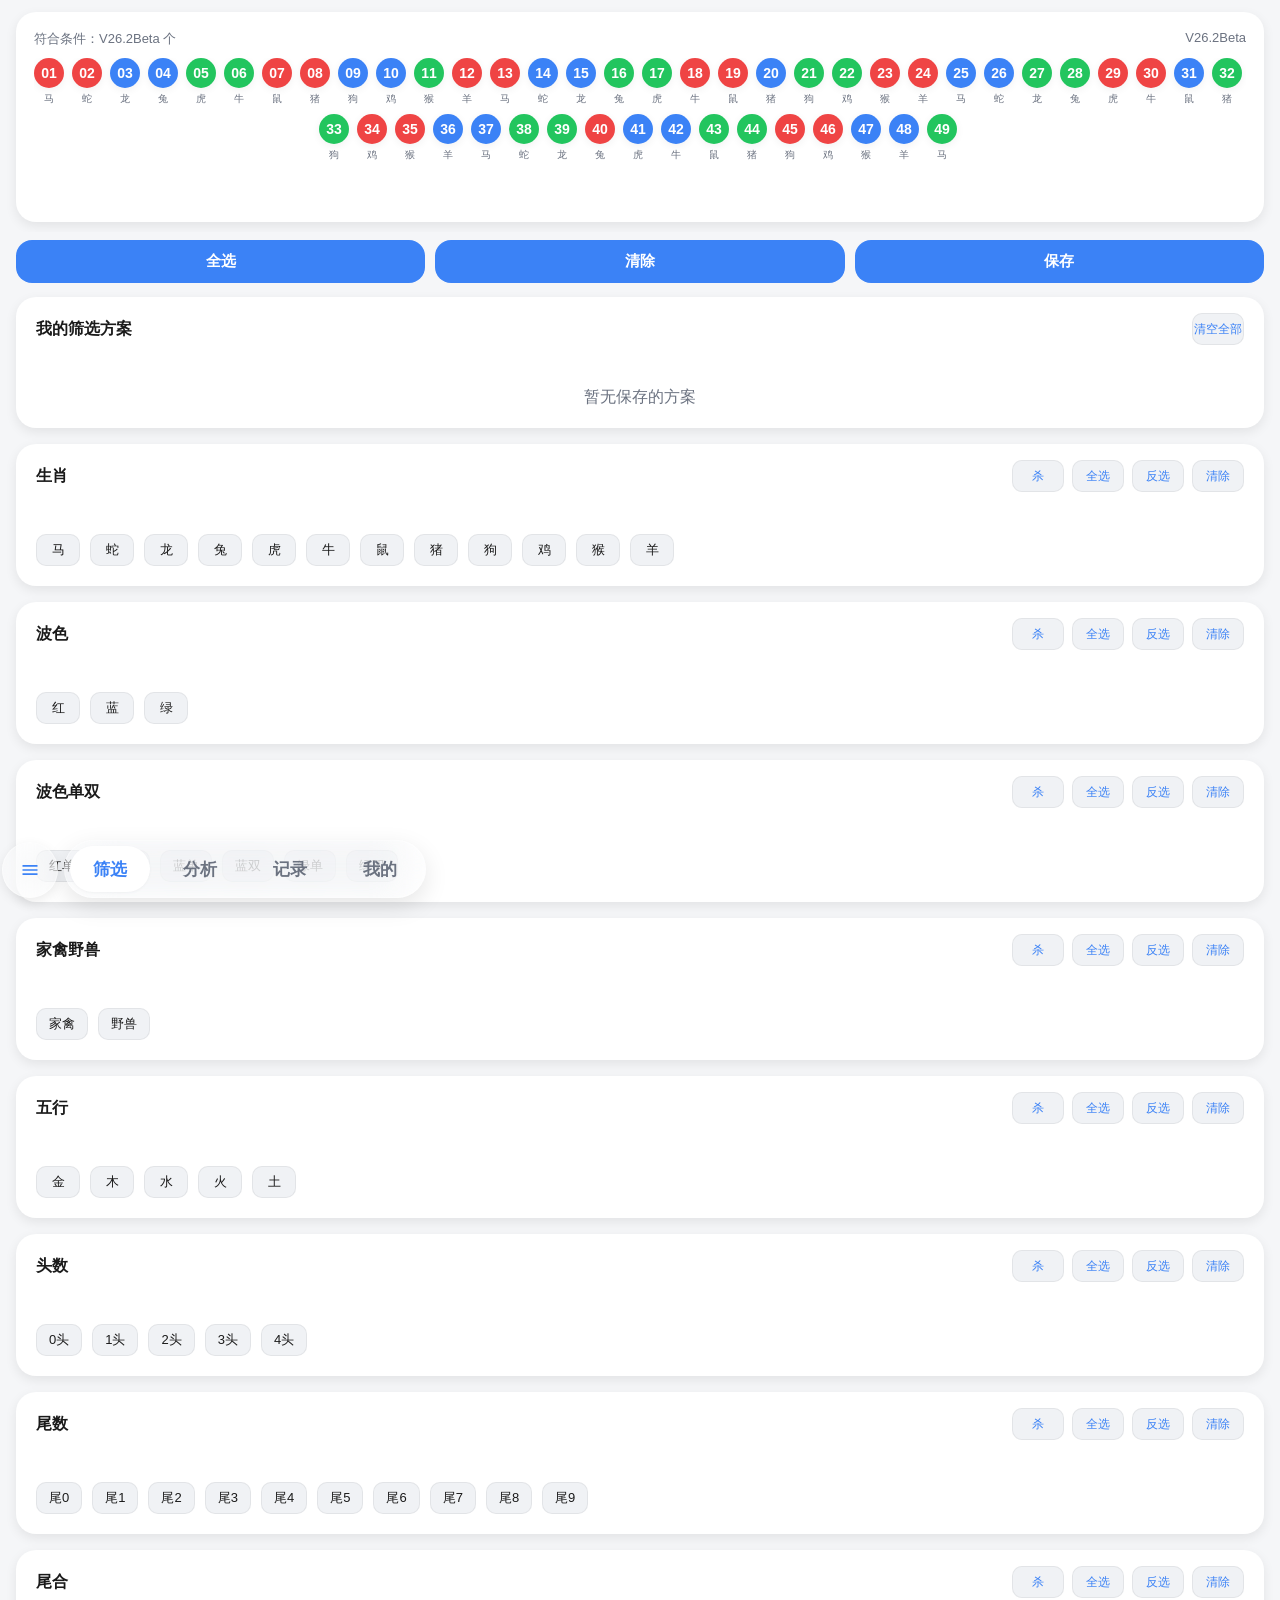
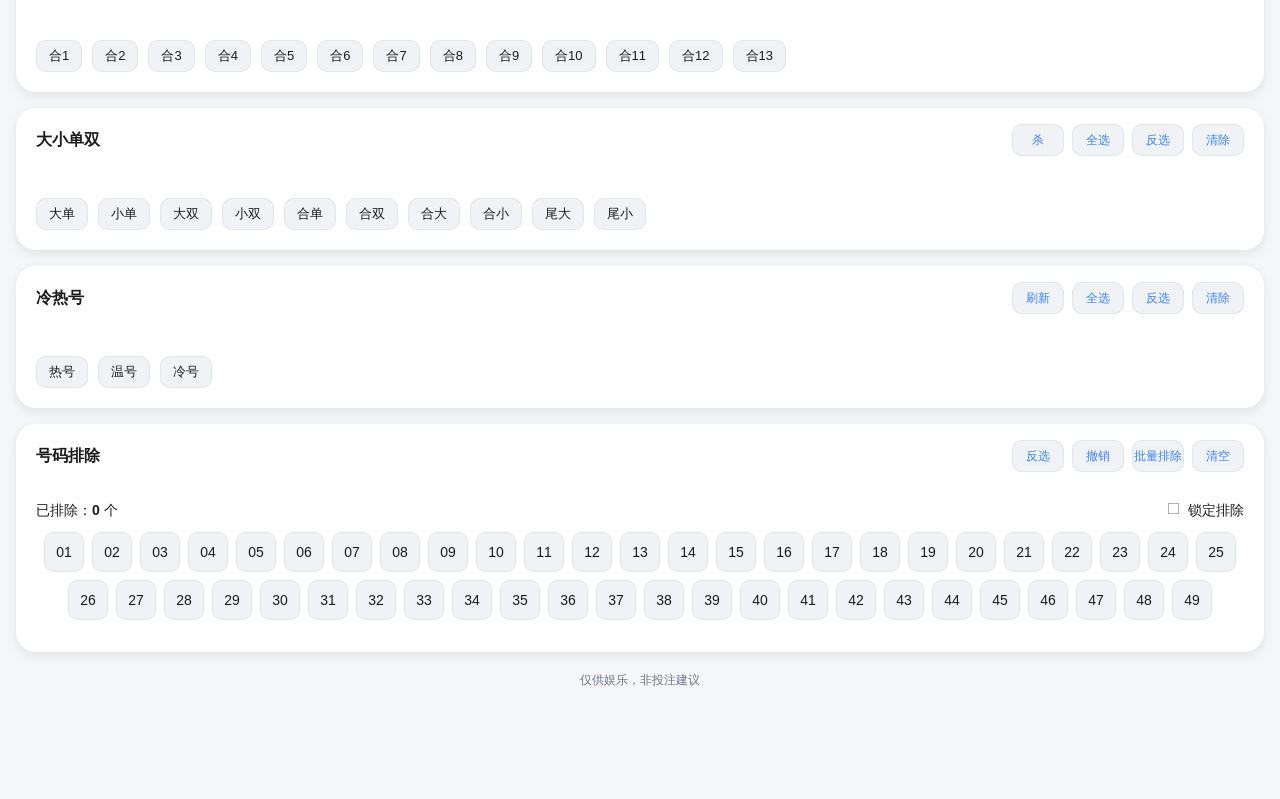
==== index.html @ c6b760f0 "feat: 全面优化项目体验 - 宪法合规修复：移除 :hover 效果，切断业务层对视图层的调用 - 记录页优化：新增精选生肖卡片，统一核对徽章样式 - 小屏响应式：底部导航/高追生肖卡片/详情面板" ====
<!-- 
  GoingMax V26.1Beta
  代码结构说明（13层架构）：
  1. 配置层：config.js - 配置常量模块
  2. 工具层：utils.js - 工具函数模块（节流、防抖、深拷贝等）
  3. 状态层：state.js - 状态管理模块
  4. 存储层：storage.js - 本地存储模块
  5. DOM层：dom.js - DOM元素缓存模块
  6. 通用组件层：toast.js, input-modal.js - 提示消息、输入框模态框
  7. 通用渲染层：render.js - 视图渲染模块
  8. 数据查询层：data-query.js - 数据查询与属性映射
  9. 筛选逻辑层：filter.js - 筛选逻辑模块
  10. 业务逻辑层：business.js - 业务逻辑模块
  11. 视图层：views/view-*.js - 页面视图
  12. 事件层：event.js - 事件绑定模块
  13. 入口层：app.js - 应用初始化
--><!DOCTYPE html>
<html lang="zh-CN">
<head>
<meta charset="UTF-8">
<meta name="viewport" content="width=device-width, initial-scale=1.0, user-scalable=no, viewport-fit=cover">
<meta name="apple-mobile-web-app-capable" content="yes">
<meta name="apple-mobile-web-app-status-bar-style" content="default">
<meta name="theme-color" content="#007AFF">
<title>GoingMax <V26 class="2"></V26></title>
<link rel="stylesheet" href="style.css">
</head>
<body>
<!-- 加载遮罩 -->
<div class="loading-mask" id="loadingMask">
  <div class="loading-spinner"></div>
  <div class="loading-text">正在加载...</div>
</div>

<!-- 固定顶部展示区 -->
<div class="top-box" id="topBox" role="region" aria-label="筛选结果展示">
    <div class="top-card">
      <div class="top-title">
        <span>符合条件：<span id="resultCount" aria-live="polite">0</span> 个</span>
        <span>V26.2Beta</span>
      </div>
    <div id="resultNums" class="top-nums" role="list"></div>
  </div>
</div>

<!-- 主体内容区 -->
<div class="body-box">
  <div class="page active" id="filterPage">
    <!-- 顶部操作栏 -->
    <div class="btn-bar" role="group" aria-label="全局操作">
      <button class="btn-line" data-action="selectAllFilters" aria-label="全选">全选</button>
      <button class="btn-line" data-action="clearAllFilters" aria-label="清除">清除</button>
      <button class="btn-line" data-action="saveFilterPrompt" aria-label="保存">保存</button>
    </div>

    <!-- 我的筛选方案 -->
    <div class="card" id="mod-saved">
      <div class="card-header">
        <h2>我的筛选方案</h2>
        <button class="btn-mini red" data-action="clearAllSavedFilters" aria-label="清空所有保存的方案">清空全部</button>
      </div>
      <div class="card-body">
        <div id="filterList" class="filter-save-list" role="list"></div>
      </div>
    </div>

    <!-- 生肖筛选模块 -->
    <div class="card" id="mod-zodiac">
      <div class="card-header">
        <h2>生肖</h2>
        <div class="btn-group" role="group" aria-label="生肖操作">
          <button class="btn-mini" data-action="killGroup" data-group="zodiac">杀</button>
          <button class="btn-mini" data-action="selectGroup" data-group="zodiac">全选</button>
          <button class="btn-mini" data-action="invertGroup" data-group="zodiac">反选</button>
          <button class="btn-mini red" data-action="clearGroup" data-group="zodiac">清除</button>
        </div>
      </div>
      <div class="card-body">
        <div class="tags" data-group="zodiac" id="zodiacTags" role="group" aria-label="生肖选项"></div>
      </div>
    </div>

    <!-- 波色筛选模块 -->
    <div class="card" id="mod-color">
      <div class="card-header">
        <h2>波色</h2>
        <div class="btn-group" role="group" aria-label="波色操作">
          <button class="btn-mini" data-action="killGroup" data-group="color">杀</button>
          <button class="btn-mini" data-action="selectGroup" data-group="color">全选</button>
          <button class="btn-mini" data-action="invertGroup" data-group="color">反选</button>
          <button class="btn-mini red" data-action="clearGroup" data-group="color">清除</button>
        </div>
      </div>
      <div class="card-body">
        <div class="tags" data-group="color" role="group" aria-label="波色选项">
          <div class="tag" data-value="红" data-group="color">红</div>
          <div class="tag" data-value="蓝" data-group="color">蓝</div>
          <div class="tag" data-value="绿" data-group="color">绿</div>
        </div>
      </div>
    </div>

    <!-- 波色单双筛选模块 -->
    <div class="card" id="mod-colorsx">
      <div class="card-header">
        <h2>波色单双</h2>
        <div class="btn-group" role="group" aria-label="波色单双操作">
          <button class="btn-mini" data-action="killGroup" data-group="colorsx">杀</button>
          <button class="btn-mini" data-action="selectGroup" data-group="colorsx">全选</button>
          <button class="btn-mini" data-action="invertGroup" data-group="colorsx">反选</button>
          <button class="btn-mini red" data-action="clearGroup" data-group="colorsx">清除</button>
        </div>
      </div>
      <div class="card-body">
        <div class="tags" data-group="colorsx" role="group" aria-label="波色单双选项">
          <div class="tag" data-value="红单" data-group="colorsx">红单</div>
          <div class="tag" data-value="红双" data-group="colorsx">红双</div>
          <div class="tag" data-value="蓝单" data-group="colorsx">蓝单</div>
          <div class="tag" data-value="蓝双" data-group="colorsx">蓝双</div>
          <div class="tag" data-value="绿单" data-group="colorsx">绿单</div>
          <div class="tag" data-value="绿双" data-group="colorsx">绿双</div>
        </div>
      </div>
    </div>

    <!-- 家禽野兽筛选模块 -->
    <div class="card" id="mod-type">
      <div class="card-header">
        <h2>家禽野兽</h2>
        <div class="btn-group" role="group" aria-label="家禽野兽操作">
          <button class="btn-mini" data-action="killGroup" data-group="type">杀</button>
          <button class="btn-mini" data-action="selectGroup" data-group="type">全选</button>
          <button class="btn-mini" data-action="invertGroup" data-group="type">反选</button>
          <button class="btn-mini red" data-action="clearGroup" data-group="type">清除</button>
        </div>
      </div>
      <div class="card-body">
        <div class="tags" data-group="type" role="group" aria-label="家禽野兽选项">
          <div class="tag" data-value="家禽" data-group="type">家禽</div>
          <div class="tag" data-value="野兽" data-group="type">野兽</div>
        </div>
      </div>
    </div>

    <!-- 五行筛选模块 -->
    <div class="card" id="mod-element">
      <div class="card-header">
        <h2>五行</h2>
        <div class="btn-group" role="group" aria-label="五行操作">
          <button class="btn-mini" data-action="killGroup" data-group="element">杀</button>
          <button class="btn-mini" data-action="selectGroup" data-group="element">全选</button>
          <button class="btn-mini" data-action="invertGroup" data-group="element">反选</button>
          <button class="btn-mini red" data-action="clearGroup" data-group="element">清除</button>
        </div>
      </div>
      <div class="card-body">
        <div class="tags" data-group="element" role="group" aria-label="五行选项">
          <div class="tag" data-value="金" data-group="element">金</div>
          <div class="tag" data-value="木" data-group="element">木</div>
          <div class="tag" data-value="水" data-group="element">水</div>
          <div class="tag" data-value="火" data-group="element">火</div>
          <div class="tag" data-value="土" data-group="element">土</div>
        </div>
      </div>
    </div>

    <!-- 头数筛选模块 -->
    <div class="card" id="mod-head">
      <div class="card-header">
        <h2>头数</h2>
        <div class="btn-group" role="group" aria-label="头数操作">
          <button class="btn-mini" data-action="killGroup" data-group="head">杀</button>
          <button class="btn-mini" data-action="selectGroup" data-group="head">全选</button>
          <button class="btn-mini" data-action="invertGroup" data-group="head">反选</button>
          <button class="btn-mini red" data-action="clearGroup" data-group="head">清除</button>
        </div>
      </div>
      <div class="card-body">
        <div class="tags" data-group="head" role="group" aria-label="头数选项">
          <div class="tag" data-value="0" data-group="head">0头</div>
          <div class="tag" data-value="1" data-group="head">1头</div>
          <div class="tag" data-value="2" data-group="head">2头</div>
          <div class="tag" data-value="3" data-group="head">3头</div>
          <div class="tag" data-value="4" data-group="head">4头</div>
        </div>
      </div>
    </div>

    <!-- 尾数筛选模块 -->
    <div class="card" id="mod-tail">
      <div class="card-header">
        <h2>尾数</h2>
        <div class="btn-group" role="group" aria-label="尾数操作">
          <button class="btn-mini" data-action="killGroup" data-group="tail">杀</button>
          <button class="btn-mini" data-action="selectGroup" data-group="tail">全选</button>
          <button class="btn-mini" data-action="invertGroup" data-group="tail">反选</button>
          <button class="btn-mini red" data-action="clearGroup" data-group="tail">清除</button>
        </div>
      </div>
      <div class="card-body">
        <div class="tags" data-group="tail" role="group" aria-label="尾数选项">
          <div class="tag" data-value="0" data-group="tail">尾0</div>
          <div class="tag" data-value="1" data-group="tail">尾1</div>
          <div class="tag" data-value="2" data-group="tail">尾2</div>
          <div class="tag" data-value="3" data-group="tail">尾3</div>
          <div class="tag" data-value="4" data-group="tail">尾4</div>
          <div class="tag" data-value="5" data-group="tail">尾5</div>
          <div class="tag" data-value="6" data-group="tail">尾6</div>
          <div class="tag" data-value="7" data-group="tail">尾7</div>
          <div class="tag" data-value="8" data-group="tail">尾8</div>
          <div class="tag" data-value="9" data-group="tail">尾9</div>
        </div>
      </div>
    </div>

    <!-- 尾合筛选模块 -->
    <div class="card" id="mod-sum">
      <div class="card-header">
        <h2>尾合</h2>
        <div class="btn-group" role="group" aria-label="尾合操作">
          <button class="btn-mini" data-action="killGroup" data-group="sum">杀</button>
          <button class="btn-mini" data-action="selectGroup" data-group="sum">全选</button>
          <button class="btn-mini" data-action="invertGroup" data-group="sum">反选</button>
          <button class="btn-mini red" data-action="clearGroup" data-group="sum">清除</button>
        </div>
      </div>
      <div class="card-body">
        <div class="tags" data-group="sum" role="group" aria-label="尾合选项">
          <div class="tag" data-value="1" data-group="sum">合1</div>
          <div class="tag" data-value="2" data-group="sum">合2</div>
          <div class="tag" data-value="3" data-group="sum">合3</div>
          <div class="tag" data-value="4" data-group="sum">合4</div>
          <div class="tag" data-value="5" data-group="sum">合5</div>
          <div class="tag" data-value="6" data-group="sum">合6</div>
          <div class="tag" data-value="7" data-group="sum">合7</div>
          <div class="tag" data-value="8" data-group="sum">合8</div>
          <div class="tag" data-value="9" data-group="sum">合9</div>
          <div class="tag" data-value="10" data-group="sum">合10</div>
          <div class="tag" data-value="11" data-group="sum">合11</div>
          <div class="tag" data-value="12" data-group="sum">合12</div>
          <div class="tag" data-value="13" data-group="sum">合13</div>
        </div>
      </div>
    </div>

    <!-- 大小单双筛选模块 -->
    <div class="card" id="mod-bs">
      <div class="card-header">
        <h2>大小单双</h2>
        <div class="btn-group" role="group" aria-label="大小单双操作">
          <button class="btn-mini" data-action="killGroupBs" data-group="bs">杀</button>
          <button class="btn-mini" data-action="selectGroup" data-group="bs">全选</button>
          <button class="btn-mini" data-action="invertGroup" data-group="bs">反选</button>
          <button class="btn-mini red" data-action="clearGroup" data-group="bs">清除</button>
        </div>
      </div>
      <div class="card-body">
        <div class="tags" role="group" aria-label="大小单双选项">
          <div class="tag" data-value="大单" data-group="bs">大单</div>
          <div class="tag" data-value="小单" data-group="bs">小单</div>
          <div class="tag" data-value="大双" data-group="bs">大双</div>
          <div class="tag" data-value="小双" data-group="bs">小双</div>
          <div class="tag" data-value="合单" data-group="sumOdd">合单</div>
          <div class="tag" data-value="合双" data-group="sumOdd">合双</div>
          <div class="tag" data-value="合大" data-group="sumBig">合大</div>
          <div class="tag" data-value="合小" data-group="sumBig">合小</div>
          <div class="tag" data-value="尾大" data-group="tailBig">尾大</div>
          <div class="tag" data-value="尾小" data-group="tailBig">尾小</div>
        </div>
      </div>
    </div>

    <!-- 冷热号筛选模块 -->
    <div class="card" id="mod-hot">
      <div class="card-header">
        <h2>冷热号</h2>
        <div class="btn-group" role="group" aria-label="冷热号操作">
          <button class="btn-mini" data-action="refreshHotCold">刷新</button>
          <button class="btn-mini" data-action="selectGroup" data-group="hot">全选</button>
          <button class="btn-mini" data-action="invertGroup" data-group="hot">反选</button>
          <button class="btn-mini red" data-action="clearGroup" data-group="hot">清除</button>
        </div>
      </div>
      <div class="card-body">
        <div class="tags" data-group="hot" role="group" aria-label="冷热号选项">
          <div class="tag" data-value="热号" data-group="hot">热号</div>
          <div class="tag" data-value="温号" data-group="hot">温号</div>
          <div class="tag" data-value="冷号" data-group="hot">冷号</div>
        </div>
      </div>
    </div>

    <!-- 号码排除模块 -->
    <div class="card" id="mod-exclude">
      <div class="card-header">
        <h2>号码排除</h2>
        <div class="btn-group" role="group" aria-label="号码排除操作">
          <button class="btn-mini" data-action="invertExclude">反选</button>
          <button class="btn-mini" data-action="undoExclude">撤销</button>
          <button class="btn-mini" data-action="batchExcludePrompt">批量排除</button>
          <button class="btn-mini red" data-action="clearExclude">清空</button>
        </div>
      </div>
      <div class="card-body">
        <div class="exclude-header">
          <div>已排除：<b id="excludeCount" aria-live="polite">0</b> 个</div>
          <label><input type="checkbox" id="lockExclude" data-action="toggleExcludeLock"> 锁定排除</label>
        </div>
        <div id="excludeGrid" class="exclude-grid" role="group" aria-label="号码排除选项"></div>
      </div>
    </div>

    <div class="disclaimer">仅供娱乐，非投注建议</div>
  </div>

  <!-- 记录页面 -->
  <div class="page" id="randomPage" style="display:none">
    <!-- 标签切换栏 -->
    <div class="record-tab-bar">
      <button class="record-tab active" data-action="switchRecordTab" data-tab="history">历史记录</button>
      <button class="record-tab" data-action="switchRecordTab" data-tab="favorites">我的收藏</button>
    </div>
    <!-- 记录统计卡片 -->
    <div class="record-stats-card">
      <div class="record-stat-item">
        <div class="record-stat-num" id="recordCount">0</div>
        <div class="record-stat-label">总记录数</div>
      </div>
      <div class="record-stat-divider"></div>
      <div class="record-stat-item">
        <div class="record-stat-num" id="recordPeriod">--</div>
        <div class="record-stat-label">最近期数</div>
      </div>
    </div>
    
    <!-- 记录列表容器 -->
    <div class="record-list-container" id="recordList">
      <div class="empty-tip">暂无历史记录</div>
    </div>
    <div id="loadMoreRecordBtn" class="load-more" style="display:none;" data-action="loadMoreRecords">
      <button>加载更多</button>
    </div>
    
    <!-- 收藏模块 -->
    <div id="favoriteSection" class="record-section-wrapper">
      <div id="favoriteList" class="record-list-container"></div>
    </div>
  </div>

  <!-- 历史详情页面 -->
  <div class="page" id="historyDetailPage" style="display:none">
    <div class="history-detail-header">
      <button class="btn-mini" data-action="backFromHistoryDetail">返回</button>
      <span class="history-detail-title" id="historyDetailTitle">历史记录</span>
    </div>
    <div class="record-list-container" id="historyDetailList">
      <div class="empty-tip">暂无历史记录</div>
    </div>
  </div>

  <!-- 我的页面 -->
  <div class="page" id="profilePage" style="display:none"></div>

  <!-- 分析页面 -->
  <div class="page" id="analysisPage" style="display:none">
    <!-- 最新开奖 + 倒计时模块 -->
    <div class="analysis-card">
      <div style="text-align:center; margin-bottom:12px;">
        <div style="font-size:15px; color:var(--sub-text);">第 <span id="curExpect">--</span> 期开奖结果</div>
        <div class="countdown-small">
          距离下期开奖还有 <span class="num" id="countdown">00:00:00</span>
        </div>
      </div>
      <div class="ball-group" id="latestBalls"></div>
    </div>

    <!-- 标签栏 -->
    <div class="analysis-tab-bar">
      <button class="analysis-tab-btn active" id="tabHistory" data-analysis-tab="history">历史记录</button>
      <button class="analysis-tab-btn" id="tabAnalysis" data-analysis-tab="analysis">维度分析</button>
      <button class="analysis-tab-btn" id="tabZodiac" data-analysis-tab="zodiac">生肖关联</button>
    </div>

    <!-- 1. 历史记录模块 -->
      <!-- 1. 历史记录模块 -->
      <div class="analysis-tab-panel active" id="historyPanel">
        <div class="analysis-card">
          <div class="analysis-card-title-row">
            <div class="analysis-card-title">历史记录</div>
            <button class="analysis-refresh-btn" data-action="refreshHistory">刷新历史</button>
          </div>
          <div id="historyList">加载中...</div>
          <div id="loadMore" class="load-more" style="display:none;">点击加载更多</div>
        </div>
      </div>

      <!-- 2. 维度分析模块 -->
      <div class="analysis-tab-panel" id="analysisPanelContent">
        <div class="analysis-card">
          <div class="analysis-card-title">特码维度统计</div>
          <div class="analysis-filter-bar">
            <select id="analyzeSelect" class="analysis-filter-select">
              <option value="10" selected>最近10期</option>
              <option value="20">最近20期</option>
              <option value="30">最近30期</option>
              <option value="all">全年数据</option>
            </select>
            <input type="number" id="customNum" class="analysis-filter-input" placeholder="自定义期数">
            <button class="analysis-filter-btn" data-action="syncAnalyze">确认</button>
          </div>

          <div class="empty-tip" id="emptyTip">暂无数据可分析</div>
          <div id="hotWrap" style="display:none;">
            <div class="hot-wrap-title">热门结论</div>
            <div class="hot-grid">
              <div class="hot-card"><div class="label">核心形态</div><div class="value" id="hotShape">--</div></div>
              <div class="hot-card"><div class="label">热门生肖</div><div class="value" id="hotZodiac">--</div></div>
              <div class="hot-card"><div class="label">最热头/尾数</div><div class="value" id="hotHeadTail">--</div></div>
              <div class="hot-card"><div class="label">波色/五行</div><div class="value" id="hotColorWx">--</div></div>
              <div class="hot-card full"><div class="label">遗漏总结</div><div class="value" id="hotMiss">--</div></div>
            </div>
          </div>

          <div class="analysis-sub-title">
            <span data-toggle-target="zodiacDetail" style="display:inline-block;">生肖统计 <span class="hot-tag">热门TOP</span></span>
            <button class="toggle-btn" data-action="toggleDetail" data-target="zodiacDetail">展开详情</button>
          </div>
          <div class="analysis-item-full" data-toggle-target="zodiacDetail" style="text-align:left;line-height:1.6;display:block;">
            热门生肖 → <span id="hotZodiac2" style="color:var(--danger);font-weight:700;">--</span>
          </div>
          <div class="detail-box" id="zodiacDetail">
            <div id="zodiacRank" class="rank-box"></div>
          </div>

          <div class="analysis-sub-title">
            <span data-toggle-target="detail1" style="display:inline-block;">单双 & 大小 <span class="hot-tag">热门</span></span>
            <button class="toggle-btn" data-action="toggleDetail" data-target="detail1">展开详情</button>
          </div>
          <div class="analysis-item-full" data-toggle-target="detail1" style="">热门 → <span id="hotShape2" style="font-weight:700; color:var(--danger);">--</span></div>
          <div class="detail-box" id="detail1">
            <div class="analysis-grid">
              <div class="analysis-item" data-action="showStatDetail" data-stat-type="odd" style=""><div class="label">单数</div><div class="value" id="odd">--</div></div>
              <div class="analysis-item" data-action="showStatDetail" data-stat-type="even" style=""><div class="label">双数</div><div class="value" id="even">--</div></div>
              <div class="analysis-item" data-action="showStatDetail" data-stat-type="big" style=""><div class="label">大(≥25)</div><div class="value" id="big">--</div></div>
              <div class="analysis-item" data-action="showStatDetail" data-stat-type="small" style=""><div class="label">小(&lt;25)</div><div class="value" id="small">--</div></div>
            </div>
            <div id="singleDoubleRank" class="rank-box"></div>
            <div id="bigSmallRank" class="rank-box"></div>
          </div>

          <div class="analysis-sub-title">
            <span data-toggle-target="detail2" style="display:inline-block;">区间统计 <span class="hot-tag">热门</span></span>
            <button class="toggle-btn" data-action="toggleDetail" data-target="detail2">展开详情</button>
          </div>
          <div class="analysis-item-full" data-toggle-target="detail2" style="">热门区间 → <span id="hotRange2" style="font-weight:700; color:var(--danger);">--</span></div>
          <div class="detail-box" id="detail2">
            <div class="analysis-row">
              <div class="analysis-item" data-action="showStatDetail" data-stat-type="range1" style=""><div class="label">1-9</div><div class="value" id="r1">--</div></div>
              <div class="analysis-item" data-action="showStatDetail" data-stat-type="range2" style=""><div class="label">10-19</div><div class="value" id="r2">--</div></div>
              <div class="analysis-item" data-action="showStatDetail" data-stat-type="range3" style=""><div class="label">20-29</div><div class="value" id="r3">--</div></div>
              <div class="analysis-item" data-action="showStatDetail" data-stat-type="range4" style=""><div class="label">30-39</div><div class="value" id="r4">--</div></div>
              <div class="analysis-item" data-action="showStatDetail" data-stat-type="range5" style=""><div class="label">40-49</div><div class="value" id="r5">--</div></div>
            </div>
            <div id="rangeRank" class="rank-box"></div>
          </div>

          <div class="analysis-sub-title">
            <span data-toggle-target="detail3" style="display:inline-block;">头数统计 <span class="hot-tag">热门</span></span>
            <button class="toggle-btn" data-action="toggleDetail" data-target="detail3">展开详情</button>
          </div>
          <div class="analysis-item-full" data-toggle-target="detail3" style="">热门头数 → <span id="hotHead2" style="font-weight:700; color:var(--danger);">--</span></div>
          <div class="detail-box" id="detail3">
            <div class="analysis-row">
              <div class="analysis-item" data-action="showStatDetail" data-stat-type="head0" style=""><div class="label">头0</div><div class="value" id="h0">--</div></div>
              <div class="analysis-item" data-action="showStatDetail" data-stat-type="head1" style=""><div class="label">头1</div><div class="value" id="h1">--</div></div>
              <div class="analysis-item" data-action="showStatDetail" data-stat-type="head2" style=""><div class="label">头2</div><div class="value" id="h2">--</div></div>
              <div class="analysis-item" data-action="showStatDetail" data-stat-type="head3" style=""><div class="label">头3</div><div class="value" id="h3">--</div></div>
              <div class="analysis-item" data-action="showStatDetail" data-stat-type="head4" style=""><div class="label">头4</div><div class="value" id="h4">--</div></div>
            </div>
            <div id="headRank" class="rank-box"></div>
          </div>

          <div class="analysis-sub-title">
            <span data-toggle-target="detail4" style="display:inline-block;">尾数统计 <span class="hot-tag">热门</span></span>
            <button class="toggle-btn" data-action="toggleDetail" data-target="detail4">展开详情</button>
          </div>
          <div class="analysis-item-full" data-toggle-target="detail4" style="">热门尾数 → <span id="hotTail2" style="font-weight:700; color:var(--danger);">--</span></div>
          <div class="detail-box" id="detail4">
            <div class="analysis-row" id="tailRow"></div>
            <div id="tailRank" class="rank-box"></div>
          </div>

          <div class="analysis-sub-title">
            <span data-toggle-target="detail5" style="display:inline-block;">波色统计 <span class="hot-tag">热门</span></span>
            <button class="toggle-btn" data-action="toggleDetail" data-target="detail5">展开详情</button>
          </div>
          <div class="analysis-item-full" data-toggle-target="detail5" style="">热门波色 → <span id="hotColor2" style="font-weight:700; color:var(--danger);">--</span></div>
          <div class="detail-box" id="detail5">
            <div class="analysis-row">
              <div class="analysis-item" data-action="showStatDetail" data-stat-type="red" style=""><div class="label">红波</div><div class="value" id="cRed">--</div></div>
              <div class="analysis-item" data-action="showStatDetail" data-stat-type="blue" style=""><div class="label">蓝波</div><div class="value" id="cBlue">--</div></div>
              <div class="analysis-item" data-action="showStatDetail" data-stat-type="green" style=""><div class="label">绿波</div><div class="value" id="cGreen">--</div></div>
            </div>
            <div id="colorRank" class="rank-box"></div>
          </div>

          <div class="analysis-sub-title">
            <span data-toggle-target="detail6" style="display:inline-block;">五行统计 <span class="hot-tag">热门</span></span>
            <button class="toggle-btn" data-action="toggleDetail" data-target="detail6">展开详情</button>
          </div>
          <div class="analysis-item-full" data-toggle-target="detail6" style="">热门五行 → <span id="hotWuxing2" style="font-weight:700; color:var(--danger);">--</span></div>
          <div class="detail-box" id="detail6">
            <div class="analysis-row">
              <div class="analysis-item" data-action="showStatDetail" data-stat-type="jin" style=""><div class="label">金</div><div class="value" id="wJin">--</div></div>
              <div class="analysis-item" data-action="showStatDetail" data-stat-type="mu" style=""><div class="label">木</div><div class="value" id="wMu">--</div></div>
              <div class="analysis-item" data-action="showStatDetail" data-stat-type="shui" style=""><div class="label">水</div><div class="value" id="wShui">--</div></div>
              <div class="analysis-item" data-action="showStatDetail" data-stat-type="huo" style=""><div class="label">火</div><div class="value" id="wHuo">--</div></div>
              <div class="analysis-item" data-action="showStatDetail" data-stat-type="tu" style=""><div class="label">土</div><div class="value" id="wTu">--</div></div>
            </div>
            <div id="wuxingRank" class="rank-box"></div>
          </div>

          <div class="analysis-sub-title">
            <span data-toggle-target="detail7" style="display:inline-block;">家禽/野兽 <span class="hot-tag">热门</span></span>
            <button class="toggle-btn" data-action="toggleDetail" data-target="detail7">展开详情</button>
          </div>
          <div class="analysis-item-full" data-toggle-target="detail7" style="">热门 → <span id="hotAnimal" style="font-weight:700; color:var(--danger);">--</span></div>
          <div class="detail-box" id="detail7">
            <div class="analysis-grid">
              <div class="analysis-item" data-action="showStatDetail" data-stat-type="home" style=""><div class="label">家禽</div><div class="value" id="aniHome">--</div></div>
              <div class="analysis-item" data-action="showStatDetail" data-stat-type="wild" style=""><div class="label">野兽</div><div class="value" id="aniWild">--</div></div>
            </div>
            <div id="animalRank" class="rank-box"></div>
          </div>

          <div class="analysis-sub-title">
            <span data-toggle-target="detail8" style="display:inline-block;">遗漏统计 <span class="hot-tag">公式版</span></span>
            <button class="toggle-btn" data-action="toggleDetail" data-target="detail8">展开详情</button>
          </div>
          <div class="analysis-item-full" data-toggle-target="detail8" style="">热号/温号/冷号 → <span id="hotColdTip" style="font-weight:700; color:var(--danger);">--</span></div>
          <div class="detail-box" id="detail8">
            <div class="analysis-grid">
              <div class="analysis-item"><div class="label">当前最大遗漏</div><div class="value" id="missCur">--</div></div>
              <div class="analysis-item"><div class="label">平均遗漏</div><div class="value" id="missAvg">--</div></div>
              <div class="analysis-item"><div class="label">历史最大遗漏</div><div class="value" id="missMax">--</div></div>
              <div class="analysis-item"><div class="label">热号数量</div><div class="value" id="missHot">--</div></div>
              <div class="analysis-item"><div class="label">温号数量</div><div class="value" id="missWarm">--</div></div>
              <div class="analysis-item"><div class="label">冷号数量</div><div class="value" id="missCold">--</div></div>
            </div>
          </div>

          <div class="analysis-sub-title">
            <span data-toggle-target="detail9" style="display:inline-block;">连出统计 <span class="hot-tag">公式版</span></span>
            <button class="toggle-btn" data-action="toggleDetail" data-target="detail9">展开详情</button>
          </div>
          <div class="analysis-item-full" data-toggle-target="detail9" style="">当前/最长连出 → <span id="streakTip" style="font-weight:700; color:var(--danger);">--</span></div>
          <div class="detail-box" id="detail9">
            <div class="analysis-grid">
              <div class="analysis-item" data-action="showStreakDetail" data-streak-type="current" style=""><div class="label">当前连出</div><div class="value" id="streakCur">--</div></div>
              <div class="analysis-item" data-action="showStreakDetail" data-streak-type="max" style=""><div class="label">最长连出</div><div class="value" id="streakMax">--</div></div>
            </div>
          </div>

          <div class="analysis-sub-title" style="color:var(--danger)">综合热门特码</div>
          <div class="analysis-item-full" style="display:flex;justify-content:space-between;align-items:center;">
            <span>特码热门TOP5 → <span id="hotNumber" style="color:var(--danger);font-weight:700;">--</span></span>
            <button class="btn-mini" data-action="copyHotNumbers" style="margin-left:10px;flex-shrink:0;">复制</button>
          </div>
        </div>
      </div>

      <!-- 3. 生肖关联模块 -->
      <div class="analysis-tab-panel" id="zodiacAnalysisPanel">
        <div class="analysis-card">
          <div class="analysis-card-title-row">
            <div class="analysis-card-title" style="color:#13a662;">生肖·尾数关联</div>
          </div>
          <!-- 期数+号码数量双筛选栏 -->
          <div class="analysis-filter-bar">
            <select id="zodiacAnalyzeSelect" class="analysis-filter-select">
              <option value="10" selected>最近10期</option>
              <option value="20">最近20期</option>
              <option value="30">最近30期</option>
              <option value="all">全年数据</option>
            </select>
            <input type="number" id="zodiacCustomNum" class="analysis-filter-input" placeholder="自定义期数">
            <!-- 号码数量选择器 -->
            <button class="analysis-filter-btn" data-action="syncZodiacAnalyze">确认</button>
          </div>

          <div class="empty-tip" id="zodiacEmptyTip">暂无开奖历史数据</div>
          <div id="zodiacContent" style="display:none;">
            <div class="zodiac-prediction">
              <div class="zodiac-prediction-header">
                <div class="conclusion-title" id="zodiacPredictionTitle">🔮 生肖预测</div>
                <div class="conclusion-title" id="zodiacPredictionMode" data-action="showModeDetail"></div>
              </div>
              <div id="zodiacPredictionGrid" class="zodiac-prediction-grid"></div>
            </div>

            <div class="selected-zodiacs">
              <div class="conclusion-title" id="selectedZodiacTitle">✨ 精选生肖</div>
              <div id="selectedZodiacsGrid" class="selected-zodiacs-grid"></div>
            </div>

            <div class="core-conclusion">
              <div class="conclusion-title">🔥 特码真实共振组合</div>
              <div class="conclusion-item" id="combo1">1. 首选：--</div>
              <div class="conclusion-item" id="combo2">2. 次选：--</div>
              <div class="conclusion-item" id="combo3">3. 备选：--</div>
            </div>

            <div class="analysis-sub-title" style="color:#13a662;">① 特码尾数 → 特码生肖真实关联</div>
            <div class="data-grid-z" id="tailZodiacGrid"></div>

            <div class="analysis-sub-title" style="color:#13a662;">② 上期特码生肖 → 本期特码生肖跟随</div>
            <table class="follow-table-z" id="zodiacFollowTable"></table>

            <div class="analysis-sub-title" style="color:#13a662;">③ 12生肖特码冷热统计</div>
            <div class="data-grid-z data-grid-4" id="zodiacTotalGrid"></div>

            <div class="analysis-sub-title" style="color:#13a662;">④ 高遗漏生肖（反弹关注）</div>
            <div class="data-grid-z data-grid-3" id="zodiacMissGrid"></div>

            <div class="final-recommend-z" id="zodiacFinalNum" style="position:relative;">
              <div style="display:flex;justify-content:space-between;align-items:center;margin-bottom:10px;flex-wrap:wrap;gap:8px;">
                <span>✅ 精选特码：</span>
                <div style="display:flex;gap:8px;align-items:center;margin-left:auto;">
                  <button class="btn-mini" data-action="copyZodiacNumbers" style="flex-shrink:0;">复制</button>
                  <button class="btn-mini" data-action="favoriteZodiacNumbers" style="flex-shrink:0;">收藏</button>
                </div>
              </div>
              <div id="zodiacFinalNumContent">--</div>
            </div>
          </div>
        </div>
      </div>
    </div>
  </div>
</div>

<!-- 快捷导航 - 圆形图标按钮 -->
<div class="quick-nav-btn" id="quickNavBtn" data-action="toggleQuickNav" role="button" aria-label="展开快捷导航">
  <svg viewBox="0 0 24 24" fill="currentColor" style="width:20px;height:20px">
    <path d="M3 18h18v-2H3v2zm0-5h18v-2H3v2zm0-7v2h18V6H3z"/>
  </svg>
</div>

<!-- 快捷导航菜单 -->
<div class="quick-nav-menu collapsed" id="quickNavMenu" role="navigation" aria-label="模块快捷导航">
  <div class="nav-tabs" id="navTabs" role="tablist">
    <div id="filterNavTabs" class="nav-tabs-content" style="display:block;">
      <button class="nav-tab" data-target="mod-zodiac" role="tab">生肖</button>
      <button class="nav-tab" data-target="mod-color" role="tab">波色</button>
      <button class="nav-tab" data-target="mod-element" role="tab">五行</button>
      <button class="nav-tab" data-target="mod-colorsx" role="tab">波色单双</button>
      <button class="nav-tab" data-target="mod-type" role="tab">家禽野兽</button>
      <button class="nav-tab" data-target="mod-head" role="tab">头数</button>
      <button class="nav-tab" data-target="mod-tail" role="tab">尾数</button>
      <button class="nav-tab" data-target="mod-sum" role="tab">尾合</button>
      <button class="nav-tab" data-target="mod-bs" role="tab">大小单双</button>
      <button class="nav-tab" data-target="mod-hot" role="tab">冷热号</button>
      <button class="nav-tab" data-target="mod-exclude" role="tab">号码排除</button>
      <button class="nav-tab" data-target="mod-saved" role="tab">我的方案</button>
    </div>
    <div id="analysisNavTabs" class="nav-tabs-content" style="display:none;">
      <button class="nav-tab" data-target="historyPanel" role="tab">历史记录</button>
      <button class="nav-tab" data-target="analysisPanelContent" role="tab">维度分析</button>
      <button class="nav-tab" data-target="zodiacAnalysisPanel" role="tab">生肖关联</button>
    </div>
    <div id="recordNavTabs" class="nav-tabs-content" style="display:none;">
      <button class="nav-tab" data-action="navToRecordTab" data-tab="history" role="tab">历史记录</button>
      <button class="nav-tab" data-action="navToRecordTab" data-tab="favorites" role="tab">我的收藏</button>
    </div>
    <div id="myNavTabs" class="nav-tabs-content" style="display:none;">
      <button class="nav-tab" data-action="switchChaseTab" data-tab="chase" role="tab">追号计划</button>
      <button class="nav-tab" data-action="switchChaseTab" data-tab="probability" role="tab">概率学</button>
      <button class="nav-tab" data-action="openHistoryDetail" data-category="high-chase" role="tab">追号历史</button>
      <button class="nav-tab" data-action="openHistoryDetail" data-category="probability-history" role="tab">概率历史</button>
    </div>
  </div>
</div>

<!-- 返回顶部按钮 -->
<button class="back-top-btn" id="backTopBtn" aria-label="返回顶部">↑</button>

<!-- 固定底部导航栏 -->
<div class="bottom-nav" role="navigation" aria-label="底部主导航">
  <div class="bottom-nav-item active" data-action="switchBottomNav" data-index="0">筛选</div>
  <div class="bottom-nav-item" data-action="switchBottomNav" data-index="1">分析</div>
  <div class="bottom-nav-item" data-action="switchBottomNav" data-index="2">记录</div>
  <div class="bottom-nav-item" data-action="switchBottomNav" data-index="3">我的</div>
</div>

<!-- 轻提示 -->
<div class="toast" id="toast" role="alert" aria-live="assertive"></div>

<!-- 模块化JS引入（按依赖顺序） -->
<!-- 1. 核心基础层 -->
<script src="core/config.js"></script>
<script src="core/utils.js"></script>
<script src="core/state.js"></script>
<script src="core/storage.js"></script>
<script src="platform/web/dom.js"></script>
<!-- 2. 通用组件层 -->
<script src="platform/web/toast.js"></script>
<script src="platform/web/input-modal.js"></script>
<!-- 3. 通用渲染层 -->
<script src="platform/web/render.js"></script>
<!-- 4. 数据查询层 -->
<script src="data/data-query.js"></script>
<!-- 5. 筛选逻辑层 -->
<script src="data/filter.js"></script>
<!-- 6. 业务子模块层（按依赖顺序） -->
<script src="business/business-exclude.js"></script>
<script src="business/business-filter.js"></script>
<script src="business/business-analysis.js"></script>
<script src="business/business-special.js"></script>
<script src="business/business-special-num.js"></script>
<script src="business/business-nav.js"></script>
<script src="business/business-predict.js"></script>
<script src="business/business-zodiac-predict.js"></script>
<script src="business/business-zodiac-tiers.js"></script>
<script src="business/business-monitor.js"></script>
<script src="business/business-high-chase.js?v=20260504"></script>
<script src="business/business-probability-history.js?v=20260504"></script>
<!-- 7. 业务兼容层 -->
<script src="business/business.js"></script>
<!-- 8. 视图层 -->
<script src="views/view-analysis.js"></script>
<script src="views/view-filter.js"></script>
<script src="views/view-exclude.js"></script>
<script src="views/view-saved.js"></script>
<script src="views/view-predict.js"></script>
<script src="views/view-zodiac-predict.js"></script>
<script src="views/view-history.js"></script>
<script src="views/view-history-detail.js"></script>
<script src="views/view-probability.js"></script>
<script src="views/view-me.js?v=20260504"></script>
<!-- 9. 事件层 -->
<script src="event.js"></script>
<!-- 10. 入口层 -->
<script src="app.js"></script>
</body>
</html>
---- style.css ----
/* ====================== 配色主题变量 ====================== */
:root {
  /* 浅色主题 */
  --bg: #F5F6F8;
  --card: #FFFFFF;
  --text: #1A1A1A;
  --sub-text: #6B7280;
  --primary: #3B82F6;
  --danger: #EF4444;
  --blue: #3B82F6;
  --green: #22C55E;
  --border: rgba(0, 0, 0, 0.06);
  --overlay: rgba(0, 0, 0, 0.6);
  --bg-secondary: #F0F2F5;
  
  /* 阴影变量 */
  --shadow-sm: 0 1px 3px rgba(0, 0, 0, 0.04);
  --shadow: 0 2px 8px rgba(0, 0, 0, 0.06);
  --shadow-md: 0 4px 12px rgba(0, 0, 0, 0.08);
  --shadow-lg: 0 8px 24px rgba(0, 0, 0, 0.1);
  
  /* 圆角变量 */
  --radius-sm: 10px;
  --radius: 16px;
  --radius-lg: 20px;
  --ball-size: 30px;
  
  /* 安全区变量 */
  --safe-top: env(safe-area-inset-top, 0px);
  --safe-bottom: env(safe-area-inset-bottom, 0px);
  
  /* 布局常量 */
  --top-card-height: 210px;
  --top-offset: 240px;
  --preview-max-count: 8;
}

/* 深色模式自动适配 */
@media (prefers-color-scheme: dark) {
  :root {
    --bg: #0F0F12;
    --card: #1A1A1E;
    --text: #FFFFFF;
    --sub-text: #9CA3AF;
    --primary: #60A5FA;
    --danger: #F87171;
    --blue: #60A5FA;
    --green: #4ADE80;
    --border: rgba(255, 255, 255, 0.08);
    --overlay: rgba(0, 0, 0, 0.8);
    --bg-secondary: #26262B;
    --shadow-sm: 0 1px 3px rgba(0, 0, 0, 0.2);
    --shadow: 0 2px 8px rgba(0, 0, 0, 0.3);
    --shadow-md: 0 4px 12px rgba(0, 0, 0, 0.4);
    --shadow-lg: 0 8px 24px rgba(0, 0, 0, 0.5);
  }
}

/* 全局重置与基础样式 */
* {
  box-sizing: border-box;
  margin: 0;
  padding: 0;
  font-family: -apple-system, BlinkMacSystemFont, "Segoe UI", Roboto, Helvetica, Arial, sans-serif;
  -webkit-tap-highlight-color: transparent;
}

html { scroll-behavior: smooth }

body {
  background: var(--bg);
  color: var(--text);
  padding-top: var(--safe-top);
  padding-bottom: calc(80px + var(--safe-bottom));
  -webkit-user-select: none;
  user-select: none;
  -webkit-touch-callout: none;
  min-height: 100vh;
}

/* 加载遮罩 */
.loading-mask {
  position: fixed;
  top: 0;
  left: 0;
  right: 0;
  bottom: 0;
  background: var(--bg);
  z-index: 1001;
  display: flex;
  flex-direction: column;
  align-items: center;
  justify-content: center;
  gap: 12px;
}

.loading-mask.hide {
  display: none;
}

.loading-spinner {
  width: 40px;
  height: 40px;
  border: 3px solid var(--bg-secondary);
  border-top-color: var(--primary);
  border-radius: 50%;
}

.loading-text {
  font-size: 14px;
  color: var(--sub-text);
}

/* 固定顶部展示区 */
.top-box {
  position: fixed;
  top: 0;
  left: 0;
  right: 0;
  background: var(--bg);
  z-index: 99;
  padding: 12px 16px 10px;
  overflow: hidden;
}

.top-card {
  background: var(--card);
  border-radius: var(--radius-lg);
  padding: 18px;
  box-shadow: var(--shadow-md);
  height: var(--top-card-height);
}

.top-title {
  font-size: 13px;
  color: var(--sub-text);
  display: flex;
  justify-content: space-between;
  margin-bottom: 10px;
}

.top-nums {
  display: flex;
  flex-wrap: wrap;
  gap: 8px;
  justify-content: center;
  max-height: 160px;
  overflow-y: auto;
  overflow-x: hidden;
  padding-right: 4px;
}

.top-nums::-webkit-scrollbar {
  width: 4px;
}

.top-nums::-webkit-scrollbar-thumb {
  background: var(--sub-text);
  border-radius: 2px;
  opacity: 0.3;
}

/* 主体内容区 */
.body-box {
  margin-top: var(--top-offset);
  padding: 0 16px;
}

.card {
  background: var(--card);
  border-radius: var(--radius-lg);
  margin-bottom: 16px;
  box-shadow: var(--shadow-md);
  overflow: hidden;
}

.card-header {
  display: flex;
  justify-content: space-between;
  align-items: center;
  padding: 16px 20px;
}

.card-header h2 {
  font-size: 16px;
  font-weight: 700;
  color: var(--text);
}

.card-body {
  padding: 14px 20px 20px;
}

/* 按钮组件 */
.btn-group {
  display: flex;
  gap: 8px;
  flex-wrap: wrap;
}

.btn-mini {
  padding: 0;
  font-size: 12px;
  border: 1px solid var(--border);
  border-radius: var(--radius-sm);
  background: var(--bg-secondary);
  color: var(--primary);
  cursor: pointer;
  touch-action: manipulation;
  -webkit-user-select: none;
  user-select: none;
  min-width: 52px;
  height: 32px;
  display: inline-flex;
  align-items: center;
  justify-content: center;
  box-sizing: border-box;
}

.btn-mini:active {
  opacity: 0.6;
}

.btn-mini.red {
  background: rgba(239, 68, 68, 0.08);
  color: var(--danger);
}

.btn-bar {
  display: flex;
  gap: 10px;
  margin-bottom: 14px;
}

.btn-line {
  flex: 1;
  padding: 12px 16px;
  border: none;
  border-radius: var(--radius);
  background: var(--primary);
  color: #FFFFFF;
  cursor: pointer;
  font-weight: 600;
  font-size: 15px;
  touch-action: manipulation;
  -webkit-user-select: none;
  user-select: none;
}

.btn-line:active {
  opacity: 0.7;
}

/* 标签组件 */
.tags {
  display: flex;
  flex-wrap: wrap;
  gap: 10px;
  margin-top: 12px;
}

.tag {
  display: inline-flex;
  justify-content: center;
  align-items: center;
  padding: 6px 12px;
  background: var(--bg-secondary);
  color: var(--text);
  border-radius: var(--radius-sm);
  border: 1px solid var(--border);
  font-size: 13px;
  white-space: nowrap;
  min-width: 44px;
  min-height: 32px;
  box-sizing: border-box;
  cursor: pointer;
  touch-action: manipulation;
  -webkit-user-select: none;
  user-select: none;
}

.tag.active {
  background: var(--primary);
  color: #FFFFFF;
}

.tag.killed {
  background: var(--danger);
  color: #FFFFFF;
  text-decoration: line-through;
  pointer-events: none;
}

.btn-mini.killed-active {
  background: var(--danger);
  color: #FFFFFF;
  border-color: var(--danger);
}

.tag:active {
  opacity: 0.7;
}

/* 历史记录标签容器 */
.history-tags {
  display: flex;
  flex-wrap: wrap;
  align-items: flex-start;
  gap: 8px;
  margin: 10px 0;
}

/* 历史记录标签 */
.history-tag {
  display: inline-flex;
  justify-content: center;
  align-items: center;
  padding: 6px 12px;
  background: var(--bg-secondary);
  color: var(--text);
  border-radius: var(--radius-sm);
  font-size: 13px;
  border: 1px solid var(--border);
  white-space: nowrap;
  min-width: 44px;
  min-height: 32px;
  box-sizing: border-box;
}

.history-tag.hit {
  background: var(--primary);
  color: #fff;
}

.history-tag.miss {
  background: var(--danger);
  color: #fff;
}

/* 筛选面板 */
.filter-panel {
  display: none;
  margin-bottom: 14px;
  padding: 14px;
  background: var(--bg-secondary);
  border-radius: var(--radius);
}

.filter-panel.show {
  display: block;
}

/* 筛选面板布局 */
.filter-panel-row {
  display: flex;
  gap: 8px;
  align-items: center;
  flex-wrap: wrap;
  justify-content: flex-end;
}

.filter-panel-buttons {
  display: flex;
  gap: 6px;
  align-items: center;
}

/* 筛选按钮组 */
.filter-btn-group {
  display: flex;
  gap: 6px;
  align-items: center;
  margin-right: auto;
}

/* 未被选中的标签添加底色 */
.btn-mini:not(.active) {
  background: var(--bg-secondary);
  color: var(--primary);
}

/* 筛选面板按钮样式 */
.prediction-period-btn,
.special-period-btn,
.special-num-btn {
  background: var(--bg-secondary);
  color: var(--primary);
  border: 1px solid var(--border);
}

.prediction-period-btn.active,
.special-period-btn.active,
.special-num-btn.active {
  background: var(--primary);
  color: #FFFFFF;
  border: 1px solid var(--primary);
}

/* 筛选面板操作按钮样式 */
.filter-panel-buttons .btn-mini,
#specialFiltersPanel .btn-mini[data-action^="selectAll"],
#specialFiltersPanel .btn-mini[data-action^="reset"],
#specialFiltersPanel .btn-mini[data-action^="confirm"],
#predictionFiltersPanel .btn-mini[data-action^="selectAll"],
#predictionFiltersPanel .btn-mini[data-action^="reset"],
#predictionFiltersPanel .btn-mini[data-action^="confirm"] {
  background: var(--bg-secondary);
  color: var(--primary);
  border: 1px solid var(--border);
}

/* 确认按钮保持特殊样式 */
.filter-panel-buttons .btn-mini[data-action^="confirm"],
#specialFiltersPanel .btn-mini[data-action^="confirm"],
#predictionFiltersPanel .btn-mini[data-action^="confirm"] {
  background: var(--primary) !important;
  color: #fff !important;
  border: 1px solid var(--primary) !important;
}

/* 号码球组件 */
.num-item {
  display: flex;
  flex-direction: column;
  align-items: center;
  gap: 4px;
  flex-shrink: 0;
}

.num-ball {
  width: var(--ball-size);
  height: var(--ball-size);
  border-radius: 50%;
  color: #FFFFFF;
  display: grid;
  place-items: center;
  font-size: 14px;
  font-weight: 600;
  -webkit-user-select: text;
  user-select: text;
  box-shadow: var(--shadow);
}

.红色 { background: var(--danger) }
.蓝色 { background: var(--blue) }
.绿色 { background: var(--green) }
.tag-zodiac { font-size: 10px; color: var(--sub-text); font-weight: 500; }

/* 排除号码网格 */
.exclude-grid {
  display: flex;
  flex-wrap: wrap;
  gap: 8px;
  margin: 12px 0;
  justify-content: center;
}

.exclude-tag {
  width: 40px;
  height: 40px;
  display: grid;
  place-items: center;
  background: var(--bg-secondary);
  border-radius: var(--radius-sm);
  cursor: pointer;
  touch-action: manipulation;
  -webkit-user-select: none;
  user-select: none;
  border: 1px solid var(--border);
  font-size: 14px;
  font-weight: 500;
}

.exclude-tag.excluded {
  background: var(--danger);
  color: #FFFFFF;
}

.exclude-tag:active {
  opacity: 0.7;
}

.exclude-header {
  display: flex;
  justify-content: space-between;
  margin-bottom: 10px;
  font-size: 14px;
}

/* 筛选方案列表 */
.filter-save-list {
  display: flex;
  flex-direction: column;
  gap: 12px;
  margin-top: 12px;
}

.filter-item {
  background: var(--bg-secondary);
  padding: 12px 14px;
  border-radius: var(--radius);
}

.filter-row {
  display: flex;
  align-items: center;
  gap: 10px;
  overflow-x: auto;
  padding-bottom: 6px;
  scrollbar-width: thin;
}

.filter-row::-webkit-scrollbar { height: 4px; }
.filter-row::-webkit-scrollbar-thumb { background: var(--sub-text); border-radius: 2px; opacity: 0.3; }

.filter-item-name {
  font-weight: 600;
  font-size: 14px;
  white-space: nowrap;
}

.filter-preview {
  display: flex;
  gap: 6px;
  flex-wrap: nowrap;
  overflow-x: auto;
  -webkit-overflow-scrolling: touch;
  scrollbar-width: none;
  padding-bottom: 4px;
}

.filter-preview::-webkit-scrollbar { display: none; }

.filter-item-btns {
  display: flex;
  gap: 8px;
  margin-top: 10px;
}

.filter-item-btns button {
  flex: 1;
  padding: 8px;
  border-radius: var(--radius-sm);
  border: none;
  background: var(--bg);
  color: var(--primary);
  font-size: 12px;
  font-weight: 500;
  touch-action: manipulation;
  -webkit-user-select: none;
  user-select: none;
}

.filter-item-btns button:active {
  opacity: 0.6;
}

.filter-item-btns .del {
  background: rgba(239, 68, 68, 0.08);
  color: var(--danger);
}

.filter-expand {
  text-align: center;
  padding: 10px;
  color: var(--primary);
  cursor: pointer;
  font-size: 14px;
  font-weight: 500;
  background: var(--bg-secondary);
  border-radius: var(--radius-sm);
  margin-top: 6px;
  touch-action: manipulation;
  -webkit-user-select: none;
  user-select: none;
}

.filter-expand:active {
  opacity: 0.6;
}

/* ====================== 底部导航栏样式 ====================== */

/* 固定底部导航栏 - 毛玻璃胶囊式设计 */
.bottom-nav {
  position: fixed;
  left: 2px;
  right: auto;
  transform: none;
  bottom: calc(2px + var(--safe-bottom));
  z-index: 999;
  background: rgba(255, 255, 255, 0.2);
  -webkit-backdrop-filter: blur(24px) saturate(180%);
  backdrop-filter: blur(24px) saturate(180%);
  display: flex;
  justify-content: flex-start;
  align-items: center;
  padding: clamp(4px, 1.2vw, 5px);
  border-radius: clamp(26px, 8vw, 30px);
  box-shadow: var(--shadow-lg);
  gap: clamp(4px, 1.5vw, 10px);
  border: 1px solid rgba(255, 255, 255, 0.35);
  width: auto;
  max-width: calc(100vw - 4px);
  overflow-x: auto;
  -webkit-overflow-scrolling: touch;
}

@media (max-width: 360px) {
  .bottom-nav {
    left: 0;
    right: 0;
    max-width: 100vw;
    padding: 3px 4px;
    gap: 2px;
  }
}

@media (prefers-color-scheme: dark) {
  .bottom-nav {
    background: rgba(40, 40, 40, 0.2);
    border: 1px solid rgba(255, 255, 255, 0.08);
  }
}

.bottom-nav.needs-space {
  left: calc(2px + clamp(38px, 12vw, 56px) + 6px);
  right: auto;
  transform: none;
  justify-content: flex-start;
}

@media (max-width: 360px) {
  .bottom-nav.needs-space {
    left: calc(clamp(38px, 12vw, 56px) + 8px);
  }
}

/* 导航项 */
.bottom-nav-item {
  display: flex;
  align-items: center;
  justify-content: center;
  min-width: clamp(56px, 18vw, 80px);
  height: clamp(36px, 10vw, 46px);
  font-size: clamp(12px, 3.8vw, 17px);
  font-weight: 600;
  color: var(--sub-text);
  border-radius: clamp(18px, 6vw, 24px);
  padding: 0 clamp(10px, 3vw, 20px);
  cursor: pointer;
  touch-action: manipulation;
  -webkit-user-select: none;
  user-select: none;
  white-space: nowrap;
  flex-shrink: 1;
  background: transparent;
  border: none;
}

@media (max-width: 360px) {
  .bottom-nav-item {
    min-width: 48px;
    height: 32px;
    font-size: 11px;
    padding: 0 6px;
  }
}

.bottom-nav-item.active {
  color: var(--primary);
  background: var(--card);
  box-shadow: var(--shadow-sm);
}

.bottom-nav-item:active {
  opacity: 0.7;
}

/* ====================== 快捷导航样式 ====================== */

/* 快捷导航圆形图标按钮 */
.quick-nav-btn {
  position: fixed;
  left: 2px;
  bottom: calc(2px + var(--safe-bottom));
  z-index: 1001;
  width: clamp(38px, 12vw, 56px);
  height: clamp(38px, 12vw, 56px);
  border-radius: 50%;
  background: rgba(255, 255, 255, 0.25);
  -webkit-backdrop-filter: blur(20px);
  backdrop-filter: blur(20px);
  display: flex;
  align-items: center;
  justify-content: center;
  cursor: pointer;
  box-shadow: var(--shadow-md);
  touch-action: manipulation;
  -webkit-user-select: none;
  user-select: none;
  color: var(--primary);
  border: 1px solid rgba(255, 255, 255, 0.4);
  overflow: hidden;
}

@media (max-width: 360px) {
  .quick-nav-btn {
    width: 38px;
    height: 38px;
  }
}

@media (prefers-color-scheme: dark) {
  .quick-nav-btn {
    background: rgba(60, 60, 60, 0.25);
    border: 1px solid rgba(255, 255, 255, 0.1);
    color: var(--primary);
  }
}

.quick-nav-btn:active {
  opacity: 0.7;
}

.quick-nav-btn.active {
  color: #fff;
  background: var(--primary);
  border: none;
}

/* 快捷导航菜单 */
.quick-nav-menu {
  position: fixed;
  left: clamp(12px, 4vw, 16px);
  bottom: calc(clamp(38px, 12vw, 56px) + clamp(8px, 3vw, 14px) + var(--safe-bottom));
  z-index: 1000;
  width: calc(100% - clamp(24px, 8vw, 32px));
  max-width: 360px;
  background: rgba(255, 255, 255, 0.35);
  -webkit-backdrop-filter: blur(24px) saturate(180%);
  backdrop-filter: blur(24px) saturate(180%);
  border-radius: var(--radius-lg);
  box-shadow: var(--shadow-lg);
  padding: clamp(12px, 3.5vw, 16px);
  border: 1px solid rgba(255, 255, 255, 0.5);
  display: none;
}

@media (prefers-color-scheme: dark) {
  .quick-nav-menu {
    background: rgba(50, 50, 50, 0.35);
    border: 1px solid rgba(255, 255, 255, 0.06);
  }
}

.quick-nav-menu.show,
.quick-nav-menu.expanded {
  display: block;
}

.nav-tabs {
  display: grid;
  grid-template-columns: repeat(4, 1fr);
  gap: clamp(8px, 2.5vw, 12px);
}

.nav-tabs::-webkit-scrollbar { display: none; }

.nav-tab {
  padding: clamp(10px, 3vw, 14px) clamp(8px, 2.5vw, 12px);
  border-radius: var(--radius);
  background: var(--bg-secondary);
  color: var(--text);
  font-size: clamp(12px, 3.5vw, 14px);
  font-weight: 600;
  border: none;
  cursor: pointer;
  flex-shrink: 0;
  touch-action: manipulation;
  -webkit-user-select: none;
  user-select: none;
  text-align: center;
}

.nav-tab:active {
  background: var(--primary);
  color: #FFFFFF;
}

/* 返回顶部按钮 */
.back-top-btn {
  position: fixed;
  right: clamp(12px, 4vw, 16px);
  bottom: calc(clamp(38px, 12vw, 56px) + clamp(8px, 3vw, 14px) + var(--safe-bottom));
  z-index: 997;
  width: clamp(42px, 12vw, 50px);
  height: clamp(42px, 12vw, 50px);
  border-radius: 50%;
  background: var(--primary);
  -webkit-backdrop-filter: blur(12px);
  backdrop-filter: blur(12px);
  color: #FFFFFF;
  border: none;
  font-size: clamp(18px, 5vw, 22px);
  cursor: pointer;
  display: none;
  place-items: center;
  touch-action: manipulation;
  -webkit-user-select: none;
  user-select: none;
  box-shadow: var(--shadow-md);
}

.back-top-btn.show {
  display: grid;
}

.back-top-btn:active {
  opacity: 0.7;
}

/* 弹窗遮罩 */
.modal-overlay {
  position: fixed;
  top: 0;
  left: 0;
  right: 0;
  bottom: 0;
  background: rgba(0, 0, 0, 0.6);
  z-index: 9999;
  display: flex;
  align-items: center;
  justify-content: center;
}

/* 弹窗容器 */
.modal-content {
  background: rgba(255, 255, 255, 0.85);
  border-radius: var(--radius-lg);
  width: 90%;
  max-width: 400px;
  max-height: 80vh;
  overflow-y: auto;
  padding: 24px;
  box-shadow: var(--shadow-lg);
  border: 1px solid rgba(255, 255, 255, 0.6);
  -webkit-backdrop-filter: blur(20px);
  backdrop-filter: blur(20px);
}

@media (prefers-color-scheme: dark) {
  .modal-content {
    background: rgba(40, 40, 40, 0.9);
    border: 1px solid rgba(255, 255, 255, 0.15);
  }
}

/* 评分详情卡片毛玻璃效果 */
.score-glass-card {
  background: rgba(255, 255, 255, 0.6);
  border-radius: var(--radius);
  padding: 14px;
  text-align: center;
  -webkit-backdrop-filter: blur(12px);
  backdrop-filter: blur(12px);
  border: 1px solid rgba(255, 255, 255, 0.4);
}

@media (prefers-color-scheme: dark) {
  .score-glass-card {
    background: rgba(50, 50, 50, 0.6);
    border-color: rgba(255, 255, 255, 0.2);
  }
}

/* 弹窗头部 */
.modal-header {
  display: flex;
  justify-content: space-between;
  align-items: center;
  margin-bottom: 20px;
  padding-bottom: 16px;
  border-bottom: 1px solid var(--border);
}

.modal-title {
  margin: 0;
  font-size: 18px;
  font-weight: 700;
  color: var(--text);
}

.modal-close-btn {
  background: var(--bg-secondary);
  border: none;
  font-size: 24px;
  color: var(--sub-text);
  cursor: pointer;
  width: 36px;
  height: 36px;
  border-radius: 50%;
  display: flex;
  align-items: center;
  justify-content: center;
  line-height: 1;
}

.modal-close-btn:active {
  opacity: 0.7;
}

/* 弹窗信息区域 */
.modal-info {
  margin-bottom: 20px;
}

.modal-info-row {
  font-size: 13px;
  color: var(--sub-text);
  margin-bottom: 6px;
}

.modal-info-label {
  font-weight: 500;
  color: var(--text);
}

/* 弹窗按钮 */
.modal-btn {
  display: block;
  width: 100%;
  margin-top: 24px;
  padding: 14px;
  background: var(--primary);
  color: #fff;
  border: none;
  border-radius: var(--radius);
  cursor: pointer;
  font-size: 15px;
  font-weight: 600;
}

.modal-btn:active {
  opacity: 0.7;
}

/* 轻提示Toast组件 */
.toast {
  position: fixed;
  left: 50%;
  top: 50%;
  transform: translate(-50%, -50%);
  z-index: 9999;
  padding: 12px 24px;
  background: var(--overlay);
  -webkit-backdrop-filter: blur(10px);
  backdrop-filter: blur(10px);
  color: #FFFFFF;
  border-radius: var(--radius);
  font-size: 15px;
  pointer-events: none;
  max-width: 80%;
  text-align: center;
  display: none;
}

.toast.show {
  display: block;
}

/* 免责声明 */
.disclaimer {
  text-align: center;
  font-size: 12px;
  color: var(--sub-text);
  margin: 20px 0;
  padding-bottom: 10px;
}

input[type="checkbox"] {
  transform: scale(0.9);
  margin-right: 4px;
  touch-action: manipulation;
}

/* 横屏适配 */
@media (orientation: landscape) {
  .quick-nav-menu { bottom: calc(clamp(38px, 12vw, 56px) + clamp(8px, 3vw, 14px) + var(--safe-bottom)) }
  .back-top-btn { bottom: calc(clamp(38px, 12vw, 56px) + clamp(8px, 3vw, 14px) + var(--safe-bottom)) }
}

/* 机选页面样式 */
.num-input-group {
  display: flex;
  gap: 12px;
  margin: 12px 0;
  align-items: center;
}

.num-input-group input {
  flex: 1;
  padding: 12px 16px;
  border-radius: var(--radius);
  border: 1px solid var(--border);
  background: var(--bg-secondary);
  width: 60px;
  outline: none;
  color: var(--text);
  font-size: 15px;
}

.quick-btns {
  display: flex;
  gap: 10px;
  margin: 12px 0;
  flex-wrap: wrap;
}

.quick-btn {
  flex: 1;
  padding: 12px;
  border-radius: var(--radius);
  border: 1px solid var(--border);
  background: var(--bg-secondary);
  cursor: pointer;
  color: var(--text);
  font-size: 14px;
  font-weight: 500;
}

.quick-btn:active {
  background: var(--primary);
  color: #FFFFFF;
}

.lottery-nums {
  display: flex;
  gap: 10px;
  flex-wrap: wrap;
  padding: 12px 0;
  justify-content: center;
}

.lottery-zodiac {
  font-size: 12px;
  color: var(--sub-text);
  margin-top: 8px;
}

.history-item {
  padding: 16px;
  display: flex;
  justify-content: space-between;
  align-items: center;
  gap: 12px;
  border-bottom: 1px solid var(--border);
}

.history-item:last-child {
  border-bottom: none;
}

.history-nums {
  font-weight: 600;
}

.history-time {
  font-size: 12px;
  color: var(--sub-text);
}

.history-btns {
  display: flex;
  gap: 8px;
}

/* 小屏适配 */
@media (max-width: 375px) {
  .btn-mini { padding: 0; font-size: 11px; min-width: 44px; height: 28px; }
  .tag { padding: 7px 10px; font-size: 13px; }
  
  #predictionFiltersPanel .filter-panel-row,
  #specialFiltersPanel .filter-panel-row {
    gap: 6px;
  }
  
  #predictionFiltersPanel .filter-panel-row > div,
  #specialFiltersPanel .filter-panel-row > div {
    gap: 4px;
  }
  
  #predictionFiltersPanel .btn-mini,
  #specialFiltersPanel .btn-mini {
    min-width: 44px;
    height: 28px;
    font-size: 10px;
  }
  
  .history-item {
    padding: 12px;
    gap: 8px;
  }
  
  .history-item .lottery-nums {
    gap: 4px;
    justify-content: flex-start;
    flex-wrap: nowrap;
    overflow-x: auto;
    -webkit-overflow-scrolling: touch;
    scrollbar-width: none;
  }
  
  .history-item .lottery-nums::-webkit-scrollbar { display: none; }
  
  .history-item .num-ball {
    width: 24px;
    height: 24px;
    font-size: 11px;
  }
  
  .history-item .tag-zodiac {
    font-size: 8px;
  }
}

/* ====================== 分析页面样式 ====================== */
/* 分析卡片 */
.analysis-card {
  background: var(--card);
  border-radius: var(--radius-lg);
  padding: 18px;
  margin-bottom: 16px;
  box-shadow: var(--shadow-md);
}

.analysis-card-title-row {
  display: flex;
  justify-content: space-between;
  align-items: center;
  margin-bottom: 14px;
}

.analysis-card-title {
  font-size: 16px;
  font-weight: 700;
  color: var(--text);
  display: flex;
  align-items: center;
  gap: 8px;
}

.analysis-card-title::before {
  content: "";
  width: 4px;
  height: 18px;
  background: var(--danger);
  border-radius: 2px;
}

.analysis-refresh-btn {
  padding: 8px 14px;
  border-radius: var(--radius-sm);
  border: none;
  background: var(--primary);
  color: #fff;
  font-size: 14px;
  font-weight: 500;
  cursor: pointer;
  touch-action: manipulation;
  -webkit-user-select: none;
  user-select: none;
}

.analysis-refresh-btn:active {
  opacity: 0.7;
}

/* 倒计时 */
.countdown-small {
  text-align: center;
  font-size: 12px;
  color: var(--danger);
  margin-top: 8px;
}

.countdown-small .num {
  font-family: monospace;
  font-weight: 600;
  letter-spacing: 0.5px;
}

/* 球组 */
.ball-group {
  display: flex;
  align-items: flex-start;
  justify-content: center;
  gap: clamp(6px, 2vw, 12px);
  margin: 16px 0;
  flex-wrap: nowrap;
  overflow-x: auto;
  padding: 4px 2px;
  -webkit-overflow-scrolling: touch;
}

.ball-item {
  display: flex;
  flex-direction: column;
  align-items: center;
  gap: clamp(4px, 1vw, 6px);
  min-width: 0;
  flex-shrink: 0;
}

.ball-item.ball-hit .ball {
  box-shadow: 0 0 0 3px var(--green);
}

.hit-badge {
  display: inline-block;
  margin-left: auto;
  background: var(--green);
  color: #fff;
  padding: 2px 8px;
  border-radius: 10px;
  font-size: 12px;
  font-weight: 500;
}

.ball {
  width: clamp(30px, 8vw, 44px);
  height: clamp(30px, 8vw, 44px);
  border-radius: 50%;
  color: #fff;
  font-weight: 700;
  font-size: clamp(13px, 4vw, 18px);
  display: flex;
  align-items: center;
  justify-content: center;
  box-shadow: var(--shadow);
}

.ball.red { background: var(--danger) }
.ball.blue { background: var(--blue) }
.ball.green { background: var(--green) }

.ball-zodiac {
  font-size: clamp(9px, 3vw, 12px);
  color: var(--sub-text);
  font-weight: 500;
  white-space: nowrap;
}

.ball-sep {
  font-size: clamp(16px, 5vw, 24px);
  color: var(--sub-text);
  line-height: clamp(30px, 8vw, 44px);
  padding: 0 clamp(2px, 1vw, 4px);
  font-weight: 700;
  flex-shrink: 0;
}

/* 分析标签栏 */
.analysis-tab-bar {
  display: flex;
  gap: 10px;
  margin-bottom: 16px;
}

.analysis-tab-btn {
  flex: 1;
  padding: 10px 8px;
  border-radius: var(--radius);
  border: none;
  font-size: 14px;
  font-weight: 600;
  background: var(--bg-secondary);
  color: var(--sub-text);
  cursor: pointer;
  touch-action: manipulation;
  -webkit-user-select: none;
  user-select: none;
}

.analysis-tab-btn.active {
  background: var(--danger);
  color: #fff;
}

.analysis-tab-btn[data-analysis-tab="analysis"].active {
  background: var(--primary);
  color: #fff;
}

.analysis-tab-btn[data-analysis-tab="zodiac"].active {
  background: #13a662;
  color: #fff;
}

/* 分析面板 */
.analysis-tab-panel {
  display: none;
}

.analysis-tab-panel.active {
  display: block;
}

/* 筛选栏 */
.analysis-filter-bar {
  display: flex;
  align-items: center;
  gap: 10px;
  margin-bottom: 18px;
  flex-wrap: wrap;
}

.analysis-filter-select, .analysis-filter-input, .analysis-filter-btn {
  border: 1px solid var(--border);
  border-radius: var(--radius-sm);
  padding: 10px 12px;
  font-size: 13px;
  background: var(--card);
  color: var(--text);
}

.analysis-filter-select:focus, .analysis-filter-input:focus {
  border-color: var(--primary);
  outline: none;
}

.analysis-filter-select {
  flex: 1;
  min-width: 70px;
}

.analysis-filter-input {
  flex: 0.8;
  min-width: 60px;
}

.analysis-filter-btn {
  background: var(--primary);
  color: #fff;
  border: none;
  cursor: pointer;
  font-weight: 600;
  flex-shrink: 0;
  touch-action: manipulation;
  -webkit-user-select: none;
  user-select: none;
}

.analysis-filter-btn:active {
  opacity: 0.7;
}

/* 热门卡片 */
.hot-wrap-title {
  font-size: 20px;
  font-weight: 700;
  color: var(--text);
  margin: 16px 0;
  letter-spacing: -0.5px;
}

.hot-grid {
  display: grid;
  grid-template-columns: 1fr 1fr;
  gap: 14px;
  margin-bottom: 20px;
}

.hot-card {
  background: var(--card);
  border-radius: var(--radius-lg);
  padding: 18px 16px;
  box-shadow: var(--shadow-sm);
  border: 1px solid var(--border);
  position: relative;
  overflow: hidden;
}

.hot-card::before {
  content: "";
  position: absolute;
  top: 0;
  left: 0;
  width: 4px;
  height: 100%;
  background: var(--danger);
}

.hot-card.full {
  grid-column: span 2;
  background: var(--card);
}

.hot-card.full::before {
  background: var(--primary);
}

.hot-card .label {
  font-size: 13px;
  color: var(--sub-text);
  font-weight: 500;
  margin-bottom: 8px;
  letter-spacing: -0.2px;
}

.hot-card .value {
  font-weight: 700;
  font-size: 18px;
  color: var(--text);
  line-height: 1.25;
  letter-spacing: -0.3px;
}

.hot-card.full .value {
  color: var(--primary);
  font-size: 17px;
}

/* 排行表格 */
.rank-box {
  margin-top: 14px;
  background: var(--bg-secondary);
  border-radius: var(--radius);
  padding: 12px;
  box-shadow: var(--shadow-sm);
}

.rank-header {
  display: flex;
  padding: 6px 0 8px;
  font-size: 11px;
  color: var(--sub-text);
  border-bottom: 1px solid var(--border);
}

.rank-header .rank-no { width: 32px; text-align: center; }
.rank-header .rank-name { flex: 1; padding: 0 6px; }
.rank-header .rank-count { width: 42px; text-align: right; }
.rank-header .rank-rate { width: 48px; text-align: right; }
.rank-header .rank-miss { width: 48px; text-align: right; }

.rank-row {
  display: flex;
  padding: 8px 0;
  font-size: 12px;
  border-bottom: 1px solid var(--border);
  align-items: center;
  color: var(--text);
}

.rank-row:last-child { border-bottom: none; }

.rank-row .rank-no {
  width: 32px;
  text-align: center;
  font-weight: 700;
  color: var(--danger);
}

.rank-row .rank-name { flex: 1; padding: 0 6px; }
.rank-row .rank-count { width: 42px; text-align: right; font-weight: 600; }
.rank-row .rank-rate { width: 48px; text-align: right; color: var(--sub-text); }
.rank-row .rank-miss { width: 48px; text-align: right; color: var(--sub-text); }

/* 子标题 */
.analysis-sub-title {
  font-size: 15px;
  font-weight: 700;
  margin: 20px 0 12px;
  color: var(--text);
  display: flex;
  justify-content: space-between;
  align-items: center;
}

.hot-tag {
  display: inline-block;
  background: rgba(239, 68, 68, 0.08);
  color: var(--danger);
  font-size: 11px;
  font-weight: 600;
  padding: 2px 8px;
  border-radius: var(--radius-sm);
  margin-left: 8px;
}

.toggle-btn {
  font-size: 12px;
  font-weight: 600;
  color: var(--primary);
  background: rgba(59, 130, 246, 0.08);
  padding: 4px 12px;
  border-radius: var(--radius-sm);
  cursor: pointer;
  border: none;
  touch-action: manipulation;
  -webkit-user-select: none;
  user-select: none;
}

.toggle-btn:active {
  opacity: 0.7;
}

/* 分析项 */
.analysis-row {
  display: flex;
  flex-wrap: wrap;
  gap: 12px;
  margin-bottom: 14px;
}

.analysis-grid {
  display: grid;
  grid-template-columns: repeat(2, 1fr);
  gap: 12px;
  margin: 12px 0;
}

.analysis-item {
  flex: 1;
  min-width: 72px;
  background: var(--bg-secondary);
  padding: 12px 10px;
  border-radius: var(--radius);
  text-align: center;
  font-size: 12px;
}

.analysis-item .label {
  color: var(--sub-text);
  font-size: 11px;
  margin-bottom: 4px;
}

.analysis-item .value {
  font-weight: 700;
  font-size: 15px;
  color: var(--primary);
}

.analysis-item-full {
  background: var(--bg-secondary);
  padding: 14px;
  border-radius: var(--radius);
  margin-bottom: 12px;
  font-size: 13px;
  color: var(--text);
  display: flex;
  justify-content: space-between;
  align-items: center;
}

/* 详情盒子 */
.detail-box {
  display: none;
  margin-top: 12px;
  background: var(--bg-secondary);
  border-radius: var(--radius);
  padding: 14px;
}

.empty-tip {
  text-align: center;
  padding: 24px 0;
  color: var(--sub-text);
  font-size: 14px;
}

/* 概率学页面 */
.probability-content-container {
  padding: 20px 0;
}

.probability-empty {
  display: flex;
  flex-direction: column;
  align-items: center;
  justify-content: center;
  padding: 60px 20px;
  text-align: center;
}

.probability-empty-icon {
  font-size: 48px;
  margin-bottom: 16px;
}

.probability-empty-text {
  font-size: 18px;
  font-weight: 600;
  color: var(--text-primary);
  margin-bottom: 8px;
}

.probability-empty-desc {
  font-size: 14px;
  color: var(--sub-text);
}

/* 记录区域容器 */
.record-section-wrapper {
  padding: 4px 0;
}

/* 概率学页面样式 */
.prob-header {
  margin-bottom: 16px;
}

.prob-header-top {
  margin-bottom: 12px;
}

.prob-title {
  font-size: 20px;
  font-weight: 700;
  color: var(--text-primary);
  margin-bottom: 4px;
}

.prob-update-time {
  font-size: 13px;
  color: var(--sub-text);
}

.prob-phase-card {
  background: rgba(255, 255, 255, 0.8);
  -webkit-backdrop-filter: blur(12px);
  backdrop-filter: blur(12px);
  border-radius: var(--radius-lg);
  padding: 16px;
  border: 1px solid rgba(255, 255, 255, 0.5);
  box-shadow: var(--shadow-md);
}

@media (prefers-color-scheme: dark) {
  .prob-phase-card {
    background: rgba(40, 40, 40, 0.8);
    border-color: rgba(255, 255, 255, 0.1);
  }
}

.prob-phase-label {
  font-size: 12px;
  color: var(--sub-text);
  margin-bottom: 4px;
}

.prob-phase-value {
  font-size: 22px;
  font-weight: 700;
  margin-bottom: 6px;
}

.prob-phase-expect {
  font-size: 13px;
  color: var(--text-secondary, #9CA3AF);
  margin-bottom: 6px;
}

.prob-strategy {
  font-size: 14px;
  color: var(--text-primary);
}

.prob-metrics-row {
  display: grid;
  grid-template-columns: repeat(4, 1fr);
  gap: 10px;
  margin-bottom: 16px;
}

.prob-metric-card {
  background: rgba(255, 255, 255, 0.8);
  -webkit-backdrop-filter: blur(12px);
  backdrop-filter: blur(12px);
  border-radius: var(--radius);
  padding: 12px 8px;
  border: 1px solid rgba(255, 255, 255, 0.5);
  box-shadow: var(--shadow-sm);
  text-align: center;
}

@media (prefers-color-scheme: dark) {
  .prob-metric-card {
    background: rgba(40, 40, 40, 0.8);
    border-color: rgba(255, 255, 255, 0.1);
  }
}

.prob-metric-value {
  font-size: 18px;
  font-weight: 700;
  color: var(--primary);
  margin-bottom: 4px;
}

.prob-metric-label {
  font-size: 11px;
  color: var(--sub-text);
}

.prob-metric-card-clickable {
  cursor: pointer;
  position: relative;
}

.prob-metric-card-clickable::after {
  content: '';
  position: absolute;
  top: 6px;
  right: 8px;
  font-size: 12px;
  opacity: 0.5;
}

.prob-metric-card-clickable:active {
  opacity: 0.8;
  transform: scale(0.98);
}

.rhythm-window-overlay {
  position: fixed;
  top: 0;
  left: 0;
  right: 0;
  bottom: 0;
  background: rgba(0, 0, 0, 0.5);
  z-index: 10000;
  display: flex;
  align-items: center;
  justify-content: center;
  animation: modalFadeIn 0.2s ease;
}

.rhythm-window-box {
  background: var(--card);
  border-radius: var(--radius-lg);
  width: 90%;
  max-width: 420px;
  max-height: 85vh;
  overflow-y: auto;
  box-shadow: var(--shadow-lg);
  display: flex;
  flex-direction: column;
  animation: modalSlideUp 0.3s ease;
  border: 1px solid var(--border);
}

@media (prefers-color-scheme: dark) {
  .rhythm-window-box {
    background: rgba(40, 40, 40, 0.95);
    border-color: rgba(255, 255, 255, 0.15);
    box-shadow: 0 8px 32px rgba(0, 0, 0, 0.6);
  }
}

.history-detail-overlay {
  position: fixed;
  top: 0;
  left: 0;
  right: 0;
  bottom: 0;
  background: rgba(0, 0, 0, 0.5);
  z-index: 10000;
  display: flex;
  align-items: center;
  justify-content: center;
  animation: modalFadeIn 0.2s ease;
}

.history-detail-box {
  background: var(--card);
  border-radius: var(--radius-lg);
  width: 90%;
  max-width: 420px;
  max-height: 85vh;
  overflow-y: auto;
  box-shadow: var(--shadow-lg);
  display: flex;
  flex-direction: column;
  animation: modalSlideUp 0.3s ease;
  border: 1px solid var(--border);
}

@media (prefers-color-scheme: dark) {
  .history-detail-box {
    background: rgba(40, 40, 40, 0.95);
    border-color: rgba(255, 255, 255, 0.15);
    box-shadow: 0 8px 32px rgba(0, 0, 0, 0.6);
  }
}

.prob-section {
  margin-bottom: 16px;
}

.prob-section-title {
  font-size: 16px;
  font-weight: 600;
  color: var(--text-primary);
  margin-bottom: 12px;
  padding-left: 8px;
  border-left: 3px solid var(--primary);
}

.prob-hitrate-card {
  background: rgba(255, 255, 255, 0.8);
  -webkit-backdrop-filter: blur(12px);
  backdrop-filter: blur(12px);
  border-radius: var(--radius-lg);
  padding: 16px;
  border: 1px solid rgba(255, 255, 255, 0.5);
  box-shadow: var(--shadow-md);
}

@media (prefers-color-scheme: dark) {
  .prob-hitrate-card {
    background: rgba(40, 40, 40, 0.8);
    border-color: rgba(255, 255, 255, 0.1);
  }
}

.prob-hitrate-main {
  display: flex;
  align-items: baseline;
  gap: 10px;
  margin-bottom: 12px;
}

.prob-hitrate-value {
  font-size: 32px;
  font-weight: 700;
  color: var(--primary);
}

.prob-hitrate-desc {
  font-size: 14px;
  color: var(--sub-text);
}

.prob-hitrate-phases {
  display: flex;
  gap: 12px;
}

.prob-hitrate-phase {
  flex: 1;
  display: flex;
  justify-content: space-between;
  align-items: center;
  padding: 8px 12px;
  background: rgba(0, 122, 255, 0.05);
  border-radius: var(--radius);
}

@media (prefers-color-scheme: dark) {
  .prob-hitrate-phase {
    background: rgba(0, 122, 255, 0.15);
  }
}

.prob-hitrate-phase-label {
  font-size: 13px;
  color: var(--sub-text);
}

.prob-hitrate-phase-value {
  font-size: 14px;
  font-weight: 600;
  color: var(--primary);
}

.prob-recommend-grid {
  display: flex;
  flex-direction: column;
  gap: 10px;
}

.prob-recommend-item {
  background: rgba(255, 255, 255, 0.8);
  -webkit-backdrop-filter: blur(12px);
  backdrop-filter: blur(12px);
  border-radius: var(--radius);
  padding: 12px;
  border: 1px solid rgba(255, 255, 255, 0.5);
  box-shadow: var(--shadow-sm);
  display: flex;
  align-items: center;
  gap: 12px;
}

@media (prefers-color-scheme: dark) {
  .prob-recommend-item {
    background: rgba(40, 40, 40, 0.8);
    border-color: rgba(255, 255, 255, 0.1);
  }
}

.prob-recommend-rank {
  width: 28px;
  height: 28px;
  border-radius: 50%;
  background: var(--primary);
  color: white;
  display: flex;
  align-items: center;
  justify-content: center;
  font-size: 14px;
  font-weight: 700;
  flex-shrink: 0;
}

.prob-recommend-info {
  flex: 1;
}

.prob-recommend-header {
  display: flex;
  justify-content: space-between;
  align-items: center;
  margin-bottom: 4px;
}

.prob-recommend-name {
  font-size: 16px;
  font-weight: 600;
  color: var(--text-primary);
}

.prob-recommend-score {
  font-size: 12px;
  color: var(--primary);
  font-weight: 600;
  padding: 2px 8px;
  background: rgba(0, 122, 255, 0.1);
  border-radius: 10px;
}

@media (prefers-color-scheme: dark) {
  .prob-recommend-score {
    background: rgba(0, 122, 255, 0.2);
  }
}

.prob-recommend-nums {
  font-size: 13px;
  color: var(--sub-text);
  letter-spacing: 1px;
}

.prob-recommend-stats {
  font-size: 11px;
  color: var(--sub-text);
  margin-top: 2px;
}

.prob-empty-small {
  text-align: center;
  padding: 20px;
  color: var(--sub-text);
  font-size: 14px;
}

.prob-tabs {
  display: flex;
  gap: 8px;
  margin-top: 10px;
  margin-bottom: 12px;
}

.prob-tab {
  flex: 1;
  text-align: center;
  padding: 8px 12px;
  font-size: 13px;
  font-weight: 600;
  color: var(--sub-text);
  background: rgba(255, 255, 255, 0.8);
  border-radius: 8px;
  cursor: pointer;
  transition: all 0.2s;
}

.prob-tab.active {
  color: #6366F1;
  background: linear-gradient(135deg, #f0f0ff, #e8e6ff);
  box-shadow: 0 2px 8px rgba(99, 102, 241, 0.15);
}

.prob-history-content {
  padding-top: 4px;
}

.prob-history-records {
  display: flex;
  flex-direction: column;
  gap: 8px;
}

.prob-history-item {
  background: rgba(255, 255, 255, 0.9);
  border-radius: 10px;
  padding: 12px;
  border-left: 3px solid var(--warning, #F59E0B);
}

.prob-history-item.hit {
  border-left-color: var(--success, #22C55E);
  background: linear-gradient(135deg, rgba(240, 253, 244, 0.9), rgba(220, 252, 231, 0.9));
}

.prob-history-item.miss {
  border-left-color: var(--danger, #EF4444);
  background: linear-gradient(135deg, rgba(254, 242, 242, 0.9), rgba(254, 226, 226, 0.9));
}

.prob-history-item-header {
  display: flex;
  justify-content: space-between;
  align-items: center;
  margin-bottom: 8px;
}

.prob-history-expect {
  font-size: 13px;
  font-weight: 600;
  color: #6366F1;
}

.prob-history-status {
  font-size: 13px;
  font-weight: 600;
}

.prob-history-item-body {
  display: flex;
  justify-content: space-between;
  align-items: center;
}

.prob-history-rec {
  font-size: 13px;
  color: var(--text);
  flex: 1;
}

.prob-history-opened {
  font-size: 12px;
  color: var(--sub-text);
  flex-shrink: 0;
}

.prob-tier-card {
  background: rgba(255, 255, 255, 0.8);
  -webkit-backdrop-filter: blur(12px);
  backdrop-filter: blur(12px);
  border-radius: var(--radius-lg);
  padding: 12px;
  border: 1px solid rgba(255, 255, 255, 0.5);
  box-shadow: var(--shadow-sm);
  margin-bottom: 10px;
}

@media (prefers-color-scheme: dark) {
  .prob-tier-card {
    background: rgba(40, 40, 40, 0.8);
    border-color: rgba(255, 255, 255, 0.1);
  }
}

.prob-tier-header {
  display: flex;
  justify-content: space-between;
  align-items: center;
  margin-bottom: 10px;
}

.prob-tier-title {
  font-size: 15px;
  font-weight: 600;
  color: var(--text-primary);
}

.prob-tier-icon {
  margin-right: 4px;
}

.prob-tier-count {
  font-size: 12px;
  color: var(--sub-text);
  font-weight: 400;
}

.prob-tier-toggle {
  font-size: 12px;
  color: var(--primary);
  background: none;
  border: none;
  padding: 4px 8px;
  border-radius: var(--radius);
}

.prob-tier-toggle:active {
  opacity: 0.7;
}

.prob-zodiac-grid {
  display: grid;
  grid-template-columns: repeat(2, 1fr);
  gap: 8px;
}

.prob-zodiac-item {
  background: var(--card);
  border-radius: 10px;
  padding: 12px;
  position: relative;
  border-left: 3px solid var(--border);
  box-shadow: var(--shadow-sm);
  transition: all 0.15s;
}

.prob-zodiac-item.tier-hot {
  border-left-color: #FF6B6B;
  background: linear-gradient(135deg, rgba(255,107,107,0.06), rgba(255,255,255,0.03));
}

.prob-zodiac-item.tier-warm {
  border-left-color: #FFA94D;
  background: linear-gradient(135deg, rgba(255,169,77,0.06), rgba(255,255,255,0.03));
}

.prob-zodiac-item.tier-edge {
  border-left-color: #74C0FC;
  background: linear-gradient(135deg, rgba(116,192,252,0.06), rgba(255,255,255,0.03));
}

.prob-zodiac-item.tier-cold {
  border-left-color: #868E96;
  background: linear-gradient(135deg, rgba(134,142,150,0.06), rgba(255,255,255,0.03));
}

.prob-zodiac-item:active {
  transform: scale(0.98);
}

@media (prefers-color-scheme: dark) {
  .prob-zodiac-item {
    background: rgba(40, 40, 40, 0.9);
  }
  .prob-zodiac-item.tier-hot {
    background: linear-gradient(135deg, rgba(255,107,107,0.15), rgba(40,40,40,0.9));
  }
  .prob-zodiac-item.tier-warm {
    background: linear-gradient(135deg, rgba(255,169,77,0.15), rgba(40,40,40,0.9));
  }
  .prob-zodiac-item.tier-edge {
    background: linear-gradient(135deg, rgba(116,192,252,0.15), rgba(40,40,40,0.9));
  }
  .prob-zodiac-item.tier-cold {
    background: linear-gradient(135deg, rgba(134,142,150,0.15), rgba(40,40,40,0.9));
  }
}

.prob-zodiac-name {
  font-size: 16px;
  font-weight: 700;
  color: var(--text);
  margin-bottom: 8px;
  display: flex;
  align-items: center;
  gap: 6px;
}

.prob-zodiac-icon {
  font-size: 18px;
  display: inline-flex;
  align-items: center;
}

.prob-zodiac-stats {
  display: flex;
  gap: 6px;
  flex-wrap: wrap;
}

.prob-zodiac-stat {
  padding: 3px 8px;
  border-radius: 6px;
  font-size: 11px;
  font-weight: 500;
  white-space: nowrap;
}

.prob-zodiac-stat.stat-miss {
  background: rgba(239, 68, 68, 0.12);
  color: #EF4444;
}

.prob-zodiac-stat.stat-rhythm {
  background: rgba(245, 158, 11, 0.12);
  color: #D97706;
}

.prob-zodiac-stat.stat-total {
  background: rgba(59, 130, 246, 0.12);
  color: #3B82F6;
}

.prob-zodiac-silent-tag {
  position: absolute;
  top: 8px;
  right: 8px;
  background: rgba(239, 68, 68, 0.15);
  color: #EF4444;
  font-size: 10px;
  font-weight: 600;
  padding: 2px 6px;
  border-radius: 4px;
}

.prob-silent-grid {
  display: flex;
  flex-wrap: wrap;
  gap: 8px;
}

.prob-silent-item {
  background: rgba(255, 255, 255, 0.8);
  -webkit-backdrop-filter: blur(12px);
  backdrop-filter: blur(12px);
  border-radius: var(--radius);
  padding: 10px 14px;
  border: 1px solid rgba(255, 255, 255, 0.5);
  box-shadow: var(--shadow-sm);
  min-width: 80px;
  text-align: center;
}

@media (prefers-color-scheme: dark) {
  .prob-silent-item {
    background: rgba(40, 40, 40, 0.8);
    border-color: rgba(255, 255, 255, 0.1);
  }
}

.prob-silent-name {
  font-size: 15px;
  font-weight: 600;
  color: var(--text-primary);
  margin-bottom: 4px;
}

.prob-silent-miss {
  font-size: 11px;
  color: var(--sub-text);
}

.prob-footer {
  margin-top: 24px;
  padding-top: 16px;
  border-top: 1px solid rgba(0, 0, 0, 0.1);
  text-align: center;
}

@media (prefers-color-scheme: dark) {
  .prob-footer {
    border-top-color: rgba(255, 255, 255, 0.1);
  }
}

.prob-footer-text {
  font-size: 12px;
  color: var(--sub-text);
  margin-bottom: 4px;
}

.prob-footer-version {
  font-size: 11px;
  color: var(--sub-text);
}

/* 加载更多 */
.load-more {
  text-align: center;
  padding: 12px;
  background: var(--bg-secondary);
  border-radius: var(--radius);
  color: var(--primary);
  font-size: 14px;
  font-weight: 500;
  cursor: pointer;
  margin-top: 12px;
  touch-action: manipulation;
  -webkit-user-select: none;
  user-select: none;
}

.load-more:active {
  opacity: 0.7;
}

/* 历史记录项 */
.history-item {
  padding: 14px 0;
  border-bottom: 1px solid var(--border);
}

.history-item:last-child {
  border-bottom: none;
}

/* 分析页面历史记录项 - 垂直布局 */
.history-item:has(.history-expect) {
  display: block;
  padding: 14px 0;
}

.history-expect {
  font-size: 14px;
  color: var(--sub-text);
  margin-bottom: 12px;
  text-align: left;
}

.history-item .ball-group {
  justify-content: flex-start;
  gap: 10px;
  margin: 0;
  padding: 0;
}

/* 生肖关联专用样式 */
.core-conclusion {
  background: rgba(239, 68, 68, 0.04);
  border-radius: var(--radius);
  padding: 14px;
  margin-bottom: 16px;
}

.conclusion-title {
  font-size: 16px;
  font-weight: 700;
  color: #13a662;
  margin-bottom: 8px;
}

.conclusion-item {
  font-size: 14px;
  line-height: 1.6;
  color: var(--text);
}

.data-grid-z {
  display: grid;
  grid-template-columns: repeat(5, 1fr);
  gap: 10px;
  margin-bottom: 14px;
}

.data-grid-4 {
  grid-template-columns: repeat(4, 1fr) !important;
}

.data-grid-3 {
  grid-template-columns: repeat(3, 1fr) !important;
}

.data-item-z {
  background: var(--bg-secondary);
  border-radius: var(--radius-sm);
  padding: 10px 6px;
  text-align: center;
  font-size: 12px;
  color: var(--text);
}

.data-item-z.hot {
  background: rgba(19, 166, 98, 0.1);
  color: #13a662;
  font-weight: 700;
}

.data-item-z.cold {
  background: rgba(239, 68, 68, 0.1);
  color: var(--danger);
  font-weight: 700;
}

.data-item-z.warm {
  background: rgba(250, 140, 22, 0.08);
  color: #fa8c16;
}

.follow-table-z {
  width: 100%;
  border-collapse: collapse;
  font-size: 12px;
  margin-top: 10px;
  color: var(--text);
}

.follow-table-z th, .follow-table-z td {
  border: 1px solid var(--border);
  padding: 8px 6px;
  text-align: center;
}

.follow-table-z th {
  background: var(--bg-secondary);
  font-weight: 700;
}

.final-recommend-z {
  background: rgba(19, 166, 98, 0.08);
  border-radius: var(--radius);
  padding: 14px;
  text-align: center;
  font-size: 15px;
  font-weight: 700;
  color: #13a662;
  margin-top: 12px;
  word-break: break-all;
  line-height: 1.6;
}

/* ====================== 新版本添加的样式 ====================== */

/* 精选特码和热门特码专用紧凑样式 */
.final-recommend-z .ball-group,
.analysis-item-full .ball-group {
  gap: clamp(4px, 2vw, 10px);
  margin: 10px 0;
  flex-wrap: wrap;
  overflow-x: visible;
}

.final-recommend-z .ball,
.analysis-item-full .ball {
  width: clamp(26px, 7vw, 34px);
  height: clamp(26px, 7vw, 34px);
  font-size: clamp(12px, 3vw, 15px);
  box-shadow: var(--shadow);
}

.final-recommend-z .ball-item,
.analysis-item-full .ball-item {
  gap: clamp(2px, 0.8vw, 5px);
}

.final-recommend-z .ball-zodiac,
.analysis-item-full .ball-zodiac {
  font-size: clamp(8px, 2.2vw, 11px);
  font-weight: 500;
}

/* 生肖预测模块 */
.zodiac-prediction {
  margin-bottom: 16px;
}

.zodiac-prediction-header {
  display: flex;
  align-items: center;
  justify-content: space-between;
  gap: 8px;
  flex-wrap: wrap;
}

#zodiacPredictionMode {
  cursor: pointer;
  user-select: none;
}

#zodiacPredictionMode:active {
  opacity: 0.7;
}

.modal-zodiac-mode-overlay {
  animation: fadeIn 0.2s ease;
}

.zodiac-prediction-grid {
  display: grid;
  grid-template-columns: repeat(6, 1fr);
  gap: 10px;
  margin-top: 12px;
}

.zodiac-prediction-item {
  background: var(--bg-secondary);
  border-radius: var(--radius);
  padding: 12px 8px;
  text-align: center;
  color: var(--text);
  border: 1px solid var(--border);
}

.zodiac-prediction-item.top-1 {
  background: #FFD700;
  color: #333;
  border-color: #FFD700;
}

.zodiac-prediction-item.top-2 {
  background: #B8B8B8;
  color: #333;
  border-color: #B8B8B8;
}

.zodiac-prediction-item.top-3 {
  background: #CD7F32;
  color: #fff;
  border-color: #CD7F32;
}

.zodiac-prediction-zodiac {
  font-size: 18px;
  font-weight: 700;
  margin-bottom: 4px;
}

.zodiac-prediction-score {
  font-size: 14px;
  font-weight: 600;
  margin-bottom: 4px;
}

.zodiac-prediction-details {
  font-size: 10px;
  color: var(--text);
  display: flex;
  flex-wrap: wrap;
  justify-content: center;
  gap: 4px;
}

.zodiac-prediction-tag {
  padding: 2px 6px;
  border-radius: var(--radius-sm);
  font-size: 9px;
  background: rgba(0, 0, 0, 0.08);
}

.zodiac-prediction-item.top-1 .zodiac-prediction-tag,
.zodiac-prediction-item.top-2 .zodiac-prediction-tag,
.zodiac-prediction-item.top-3 .zodiac-prediction-tag {
  background: rgba(0, 0, 0, 0.15);
}

@media (max-width: 480px) {
  .zodiac-prediction-grid {
    grid-template-columns: repeat(4, 1fr);
    gap: 8px;
  }
  
  .zodiac-prediction-zodiac {
    font-size: 16px;
  }
  
  .zodiac-prediction-score {
    font-size: 12px;
  }
}

/* 精选生肖模块 */
.selected-zodiacs {
  margin-bottom: 16px;
}

.selected-zodiacs-grid {
  display: grid;
  grid-template-columns: repeat(6, 1fr);
  gap: 10px;
  margin-top: 12px;
}

.selected-zodiac-item {
  background: var(--bg-secondary);
  border-radius: var(--radius);
  padding: 12px 8px;
  text-align: center;
  color: var(--text);
  border: 1px solid rgba(255, 255, 255, 0.1);
  cursor: pointer;
  position: relative;
}

.selected-zodiac-item.rank-1 {
  background: #FFD700;
  color: #333;
  border-color: #FFD700;
}

.selected-zodiac-item.rank-2 {
  background: #B8B8B8;
  color: #333;
  border-color: #B8B8B8;
}

.selected-zodiac-item.rank-3 {
  background: #CD7F32;
  color: #fff;
  border-color: #CD7F32;
}

.selected-zodiac-rank {
  position: absolute;
  top: 4px;
  left: 4px;
  width: 18px;
  height: 18px;
  border-radius: 50%;
  background: rgba(0, 0, 0, 0.15);
  color: #fff;
  font-size: 11px;
  font-weight: 700;
  display: flex;
  align-items: center;
  justify-content: center;
}

.selected-zodiac-item.rank-1 .selected-zodiac-rank,
.selected-zodiac-item.rank-2 .selected-zodiac-rank,
.selected-zodiac-item.rank-3 .selected-zodiac-rank {
  background: rgba(255, 255, 255, 0.3);
  color: #333;
}

.selected-zodiac-name {
  font-size: 16px;
  font-weight: 700;
  margin-bottom: 4px;
  margin-top: 8px;
}

.selected-zodiac-score {
  font-size: 12px;
  color: var(--primary);
  font-weight: 600;
  margin-bottom: 6px;
}

.selected-zodiac-item.rank-1 .selected-zodiac-score,
.selected-zodiac-item.rank-2 .selected-zodiac-score,
.selected-zodiac-item.rank-3 .selected-zodiac-score {
  color: #333;
}

.selected-zodiac-tags {
  display: flex;
  flex-wrap: wrap;
  justify-content: center;
  gap: 4px;
  margin-top: 4px;
}

.zodiac-tag {
  padding: 2px 6px;
  border-radius: var(--radius-sm);
  font-size: 9px;
  background: rgba(0, 0, 0, 0.08);
  color: #fff;
}

.selected-zodiac-item .zodiac-periods {
  font-size: 10px;
  color: var(--text-secondary);
  display: flex;
  flex-wrap: wrap;
  justify-content: center;
  gap: 4px;
  margin-top: 4px;
}

.selected-zodiac-period-tag {
  padding: 2px 6px;
  border-radius: var(--radius-sm);
  font-size: 9px;
  background: rgba(0, 0, 0, 0.08);
}

@media (max-width: 480px) {
  .selected-zodiacs-grid {
    grid-template-columns: repeat(4, 1fr);
    gap: 8px;
  }
  
  .selected-zodiac-item .zodiac-name {
    font-size: 14px;
  }
}

@media (max-width: 360px) {
  .selected-zodiacs-grid {
    grid-template-columns: repeat(3, 1fr);
    gap: 6px;
  }
  
  .selected-zodiac-item {
    padding: 10px 6px;
  }
  
  .selected-zodiac-item .zodiac-name {
    font-size: 12px;
  }
}

@media (max-width: 360px) {
  .zodiac-prediction-grid {
    grid-template-columns: repeat(3, 1fr);
    gap: 6px;
  }
  
  .zodiac-prediction-item {
    padding: 10px 6px;
  }
  
  .zodiac-prediction-zodiac {
    font-size: 14px;
  }
  
  .zodiac-prediction-score {
    font-size: 11px;
  }
  
  .zodiac-prediction-tag {
    font-size: 8px;
    padding: 1px 4px;
  }
}

/* ====================== 精选特码模式切换按钮样式 ====================== */
.mode-switch-btns {
  display: flex;
  gap: 6px;
}

.mode-btn {
  min-width: 32px !important;
  width: 32px !important;
  height: 32px !important;
  padding: 0 !important;
  font-size: 16px !important;
  border-radius: var(--radius-sm) !important;
  background: var(--bg-secondary) !important;
  border: 1px solid var(--border) !important;
  opacity: 0.6;
}

.mode-btn.active {
  opacity: 1;
}

.mode-btn[data-mode="hot"].active {
  background: #FF6B35 !important;
  border-color: #FF6B35 !important;
}

.mode-btn[data-mode="cold"].active {
  background: #00A3E0 !important;
  border-color: #00A3E0 !important;
}

.mode-btn[data-mode="auto"].active {
  background: #11998E !important;
  border-color: #11998E !important;
}

.mode-btn:active {
  opacity: 0.7;
}

/* 精选特码历史模式筛选按钮 */
.special-history-mode-btn {
  min-width: 28px !important;
  width: 28px !important;
  height: 28px !important;
  padding: 0 !important;
  font-size: 12px !important;
  border-radius: var(--radius-sm) !important;
  background: var(--bg-secondary) !important;
  border: 1px solid var(--border) !important;
  opacity: 0.6;
}

.special-history-mode-btn.active {
  opacity: 1;
}

.special-history-mode-btn[data-mode="all"].active {
  background: var(--primary) !important;
  border-color: var(--primary) !important;
  color: #fff !important;
}

.special-history-mode-btn[data-mode="hot"].active {
  background: #FF6B35 !important;
  border-color: #FF6B35 !important;
}

.special-history-mode-btn[data-mode="cold"].active {
  background: #00A3E0 !important;
  border-color: #00A3E0 !important;
}

.special-history-mode-btn:active {
  opacity: 0.7;
}

/* ====================== 记录页面横向滑动样式 ====================== */

/* 生肖预测全屏横滑容器 */
.zodiac-section {
  width: 100%;
  margin: 12px 0;
}

.zodiac-scroll-wrapper {
  display: flex;
  width: 100%;
  overflow-x: auto;
  overflow-y: hidden;
  scroll-snap-type: x mandatory;
  -webkit-overflow-scrolling: touch;
  scrollbar-width: none;
  -ms-overflow-style: none;
  gap: 0;
}

.zodiac-scroll-wrapper::-webkit-scrollbar {
  display: none;
}

/* 单张生肖卡片 */
.zodiac-card {
  flex: 0 0 100%;
  width: 100%;
  scroll-snap-align: start;
  padding: 16px;
  box-sizing: border-box;
  border: 1px solid var(--border);
  border-radius: var(--radius-lg);
  background: rgba(255, 255, 255, 0.6);
  -webkit-backdrop-filter: blur(12px);
  backdrop-filter: blur(12px);
  display: flex;
  flex-direction: column;
  gap: 12px;
}

@media (prefers-color-scheme: dark) {
  .zodiac-card {
    background: rgba(50, 50, 50, 0.6);
    border-color: rgba(255, 255, 255, 0.1);
  }
}

/* 卡片头部标签 */
.zodiac-card-header {
  display: flex;
  justify-content: space-between;
  align-items: center;
}

.zodiac-period-tag {
  background: var(--bg-secondary);
  padding: 4px 12px;
  border-radius: var(--radius-sm);
  font-size: 14px;
  font-weight: 600;
  color: var(--text);
}

.zodiac-page-info {
  font-size: 13px;
  color: var(--sub-text);
}

/* 生肖按钮行 - 自动适配屏幕宽度 */
.zodiac-buttons-row {
  display: flex;
  flex-wrap: wrap;
  align-items: flex-start;
  gap: 8px;
  margin: 10px 0;
}

.zodiac-btn {
  display: inline-flex;
  justify-content: center;
  align-items: center;
  padding: 6px 12px;
  background: var(--bg-secondary);
  color: var(--text);
  border-radius: var(--radius-sm);
  font-size: 13px;
  border: 1px solid var(--border);
  white-space: nowrap;
  min-width: 44px;
  min-height: 32px;
  box-sizing: border-box;
}

.zodiac-btn:active {
  opacity: 0.7;
}

/* 生肖按钮颜色 - 热度区分 */
.zodiac-btn.top-1 {
  background: #FFD700;
  color: #333;
  border-color: #FFD700;
}

.zodiac-btn.top-2 {
  background: #B8B8B8;
  color: #333;
  border-color: #B8B8B8;
}

.zodiac-btn.top-3 {
  background: #CD7F32;
  color: #fff;
  border-color: #CD7F32;
}

.zodiac-btn.hit-blue {
  background: #1890FF !important;
  color: #fff !important;
  border-color: #1890FF !important;
}

.zodiac-btn.miss-red {
  background: #FF4D4F !important;
  color: #fff !important;
  border-color: #FF4D4F !important;
}

.zodiac-btn.draw-result {
  background: var(--bg-secondary);
  color: var(--text);
  border: 1px solid var(--border);
  padding: 4px 12px;
  font-size: 12px;
  border-radius: 6px;
  margin: 0 4px;
}

.zodiac-btn.draw-result.hit-blue {
  background: #1890FF !important;
  color: #fff !important;
  border-color: #1890FF !important;
}

.zodiac-btn.draw-result.miss-red {
  background: #FF4D4F !important;
  color: #fff !important;
  border-color: #FF4D4F !important;
}

.zodiac-btn.draw-result.red {
  background: #FF4D4F;
  color: #fff;
  border-color: #FF4D4F;
}

.zodiac-btn.draw-result.blue {
  background: #1890FF;
  color: #fff;
  border-color: #1890FF;
}

.zodiac-btn.draw-result.green {
  background: #22C55E;
  color: #fff;
  border-color: #22C55E;
}

.zodiac-result-row {
  display: none;
}

.zodiac-result-label {
  display: none;
}

.zodiac-result-value {
  display: none;
}

.number-result-row {
  display: none;
}

.number-result-label {
  display: none;
}

.number-result-value {
  display: none;
}

/* 分页指示器 */
.zodiac-pagination {
  display: flex;
  justify-content: center;
  gap: 6px;
  margin-top: 12px;
}

.zodiac-pagination-dot {
  width: 6px;
  height: 6px;
  border-radius: 50%;
  background: var(--border);
}

.zodiac-pagination-dot.active {
  background: var(--primary);
  width: 16px;
  border-radius: 3px;
}

/* ====================== 记录页面样式 ====================== */

.record-tab-bar {
  display: flex;
  background: rgba(255, 255, 255, 0.7);
  -webkit-backdrop-filter: blur(12px);
  backdrop-filter: blur(12px);
  border-radius: var(--radius-lg);
  margin-bottom: 16px;
  overflow: hidden;
  border: 1px solid rgba(255, 255, 255, 0.5);
  box-shadow: var(--shadow-md);
}

@media (prefers-color-scheme: dark) {
  .record-tab-bar {
    background: rgba(40, 40, 40, 0.7);
    border-color: rgba(255, 255, 255, 0.1);
  }
}

.record-tab {
  flex: 1;
  padding: 14px 0;
  font-size: 15px;
  font-weight: 600;
  text-align: center;
  background: transparent;
  color: var(--sub-text);
  border: none;
  border-bottom: 3px solid transparent;
  transition: none;
}

.record-tab.active {
  color: var(--primary);
  border-bottom-color: var(--primary);
  background: rgba(var(--primary-rgb, 59, 130, 246), 0.06);
}

.record-stats-card {
  display: flex;
  align-items: center;
  justify-content: space-around;
  background: rgba(255, 255, 255, 0.7);
  -webkit-backdrop-filter: blur(12px);
  backdrop-filter: blur(12px);
  border-radius: var(--radius-lg);
  padding: 20px 16px;
  margin-bottom: 16px;
  border: 1px solid rgba(255, 255, 255, 0.5);
  box-shadow: var(--shadow-md);
}

@media (prefers-color-scheme: dark) {
  .record-stats-card {
    background: rgba(40, 40, 40, 0.7);
    border-color: rgba(255, 255, 255, 0.1);
  }
}

.record-stat-item {
  text-align: center;
  flex: 1;
}

.record-stat-num {
  font-size: 32px;
  font-weight: 700;
  color: var(--primary);
  margin-bottom: 4px;
  line-height: 1;
}

.record-stat-label {
  font-size: 13px;
  color: var(--sub-text);
  font-weight: 500;
}

.record-stat-divider {
  width: 1px;
  height: 48px;
  background: var(--border);
  margin: 0 16px;
}

.record-list-container {
  display: flex;
  flex-direction: column;
  gap: 14px;
}

.record-card {
  background: var(--card);
  border-radius: var(--radius);
  padding: 18px;
  box-shadow: var(--shadow-sm);
  border: 1px solid var(--border);
}

@media (prefers-color-scheme: dark) {
  .record-card {
    background: var(--card);
    border-color: var(--border);
  }
}

.record-card:active {
  opacity: 0.95;
}

.record-card-header {
  display: flex;
  justify-content: space-between;
  align-items: flex-start;
  margin-bottom: 12px;
  padding-bottom: 12px;
  border-bottom: 1px solid var(--border);
}

.record-card-title {
  display: flex;
  flex-direction: column;
  gap: 5px;
}

.record-period {
  font-size: 16px;
  font-weight: 700;
  color: var(--text);
}

.record-time {
  font-size: 11px;
  color: var(--sub-text);
}

.record-card-actions {
  display: flex;
  gap: 8px;
  flex-shrink: 0;
}

.record-card-body {
  display: flex;
  flex-direction: column;
  gap: 12px;
}

.record-section {
  background: var(--bg-secondary);
  border-radius: var(--radius-sm);
  padding: 12px 14px;
}

.record-section-title {
  font-size: 12px;
  font-weight: 600;
  color: var(--sub-text);
  margin-bottom: 10px;
  display: flex;
  align-items: center;
  gap: 6px;
  letter-spacing: 0.3px;
}

.record-section-title::before {
  content: "";
  width: 3px;
  height: 14px;
  background: var(--primary);
  border-radius: 3px;
}

.record-section-title-row {
  display: flex;
  justify-content: space-between;
  align-items: center;
  margin-bottom: 10px;
}

.history-detail-header {
  display: flex;
  align-items: center;
  gap: 12px;
  padding: 14px 16px;
  background: var(--card);
  border-radius: var(--radius);
  box-shadow: var(--shadow);
  margin-bottom: 12px;
}

.history-detail-title {
  font-size: 16px;
  font-weight: 700;
  color: var(--text);
}

.record-zodiac-grid {
  display: grid;
  grid-template-columns: repeat(3, 1fr);
  gap: 10px;
}

.record-zodiac-item {
  background: var(--bg-secondary);
  border-radius: var(--radius);
  padding: 12px 8px;
  text-align: center;
  border: 1px solid var(--border);
}

.record-zodiac-item.top-1 {
  background: #FFD700;
  color: #333;
  border-color: #FFD700;
}

.record-zodiac-item.top-2 {
  background: #B8B8B8;
  color: #333;
  border-color: #B8B8B8;
}

.record-zodiac-item.top-3 {
  background: #CD7F32;
  color: #fff;
  border-color: #CD7F32;
}

.record-zodiac-name {
  font-size: 16px;
  font-weight: 700;
  margin-bottom: 4px;
}

.record-zodiac-score {
  font-size: 13px;
  font-weight: 600;
  opacity: 0.8;
}

.record-zodiac-chips {
  display: flex;
  flex-wrap: wrap;
  align-items: flex-start;
  gap: 8px;
  margin: 10px 0;
}

.record-zodiac-chip {
  display: inline-flex;
  justify-content: center;
  align-items: center;
  padding: 6px 12px;
  background: var(--bg-secondary);
  color: var(--text);
  border-radius: var(--radius-sm);
  font-size: 13px;
  border: 1px solid var(--border);
  white-space: nowrap;
  min-width: 44px;
  min-height: 32px;
  box-sizing: border-box;
}

.record-number-row {
  display: flex;
  flex-wrap: wrap;
  gap: 8px;
  justify-content: flex-start;
  align-items: flex-start;
  padding: 10px 0;
}

.number-balls-wrapper {
  display: flex;
  flex-wrap: wrap;
  gap: 8px;
  width: 100%;
}

.number-result-row {
  display: flex;
  align-items: center;
  justify-content: center;
  padding: 8px 0;
  margin-top: 8px;
  border-top: 1px dashed var(--border);
  width: 100%;
}

.number-result-label {
  font-size: 12px;
  color: var(--sub-text);
}

.number-result-value {
  font-size: 13px;
  font-weight: 700;
  margin-left: auto;
}

.number-result-value.hit-blue {
  color: #1890FF;
}

.number-result-value.miss-red {
  color: #FF4D4F;
}

.record-ball-item {
  display: flex;
  flex-direction: column;
  align-items: center;
  gap: 4px;
}

.record-ball-item .ball {
  width: 34px;
  height: 34px;
  border-radius: 50%;
  color: #fff;
  font-weight: 700;
  font-size: 14px;
  display: flex;
  align-items: center;
  justify-content: center;
  box-shadow: var(--shadow);
}

.record-ball-item .ball.red {
  background: var(--danger);
}

.record-ball-item .ball.blue {
  background: var(--blue);
}

.record-ball-item .ball.green {
  background: var(--green);
}

.record-card-detail {
  margin-top: 12px;
  padding-top: 12px;
  border-top: 1px solid var(--border);
}

.record-detail-content {
  background: var(--bg-secondary);
  border-radius: var(--radius-sm);
  padding: 14px;
}

.record-detail-item {
  display: flex;
  justify-content: space-between;
  align-items: flex-start;
  padding: 7px 0;
  font-size: 13px;
  gap: 12px;
}

.record-detail-item:not(:last-child) {
  border-bottom: 1px solid var(--border);
}

.record-detail-label {
  color: var(--sub-text);
  font-weight: 500;
}

.record-detail-value {
  color: var(--text);
  font-weight: 600;
}

.record-limit-tag {
  display: inline-block;
  background: var(--primary);
  color: #fff;
  font-size: 10px;
  font-weight: 600;
  padding: 2px 8px;
  border-radius: 10px;
  margin-left: 8px;
  vertical-align: middle;
  letter-spacing: 0.2px;
}

.record-limit-tabs {
  display: flex;
  gap: 8px;
  flex-wrap: wrap;
  margin-bottom: 4px;
}

.record-limit-tab {
  display: inline-flex;
  align-items: center;
  padding: 5px 14px;
  font-size: 12px;
  font-weight: 500;
  color: var(--sub-text);
  background: transparent;
  border-radius: 16px;
  border: 1.5px solid var(--border);
  cursor: pointer;
  transition: all 0.2s ease;
}

.record-limit-tab.active {
  background: var(--primary);
  color: #fff;
  border-color: var(--primary);
  font-weight: 600;
  box-shadow: 0 2px 6px rgba(59, 130, 246, 0.3);
}

.record-limit-panel {
  display: flex;
  flex-direction: column;
  gap: 10px;
}

.record-detail-section-title {
  font-size: 13px;
  font-weight: 700;
  color: var(--primary);
  padding: 10px 0 6px 0;
  border-bottom: 1px solid var(--border);
  margin-bottom: 4px;
}

.record-detail-tabs {
  display: flex;
  gap: 8px;
  flex-wrap: wrap;
  padding: 8px 0 4px 0;
}

.record-detail-tab {
  display: inline-flex;
  align-items: center;
  padding: 5px 14px;
  font-size: 12px;
  font-weight: 500;
  color: var(--sub-text);
  background: transparent;
  border-radius: 16px;
  border: 1.5px solid var(--border);
  cursor: pointer;
  transition: all 0.2s ease;
}

.record-detail-tab.active {
  background: var(--primary);
  color: #fff;
  border-color: var(--primary);
  font-weight: 600;
  box-shadow: 0 2px 6px rgba(59, 130, 246, 0.3);
}

.record-detail-panel {
  display: flex;
  flex-direction: column;
}

.record-section-row {
  display: flex;
  align-items: center;
  justify-content: space-between;
  flex-wrap: wrap;
  gap: 10px;
}

.record-section-row .record-section-title {
  margin-bottom: 0;
  flex-shrink: 0;
  min-width: 60px;
}

.record-hit-badge {
  display: inline-flex;
  justify-content: center;
  align-items: center;
  padding: 6px 12px;
  font-size: 13px;
  border-radius: var(--radius-sm);
  border: 1px solid var(--border);
  min-width: 44px;
  min-height: 32px;
  box-sizing: border-box;
  margin-left: auto;
  flex-basis: auto;
  order: 999;
  background: var(--bg-secondary);
  color: var(--text);
  white-space: nowrap;
}

.record-hit-badge.hit {
  background: #1890FF !important;
  color: #fff !important;
  border-color: #1890FF !important;
}

.record-hit-badge.miss {
  background: #FF4D4F !important;
  color: #fff !important;
  border-color: #FF4D4F !important;
}

.record-draw-zodiac {
  font-size: 13px;
  color: var(--text);
  font-weight: 600;
  margin-left: 4px;
}

.record-detail-zodiac {
  display: inline-flex;
  align-items: center;
  justify-content: center;
  padding: 3px 8px;
  background: var(--bg-secondary);
  color: var(--text);
  border-radius: var(--radius-sm);
  font-size: 11px;
  border: 1px solid var(--border);
  font-weight: 600;
  margin: 2px;
  box-sizing: border-box;
}

.record-detail-zodiac.top-1 {
  background: #FFD700;
  color: #333;
  border-color: #FFD700;
}

.record-detail-zodiac.top-2 {
  background: #B8B8B8;
  color: #333;
  border-color: #B8B8B8;
}

.record-detail-zodiac.top-3 {
  background: #CD7F32;
  color: #fff;
  border-color: #CD7F32;
}

@media (max-width: 480px) {
  .record-stats-card {
    padding: 16px 12px;
  }
  
  .record-stat-num {
    font-size: 28px;
  }
  
  .record-card {
    padding: 14px;
  }
  
  .record-zodiac-grid {
    grid-template-columns: repeat(2, 1fr);
  }
  
  .record-card-actions {
    gap: 6px;
  }
}

/* 开奖生肖靠右对齐 */
.zodiac-buttons-row .zodiac-btn.draw-result {
  margin-left: auto;
}

/* ====================== 记录搜索栏 ====================== */

.record-search-bar {
  display: flex;
  align-items: center;
  gap: 8px;
  margin-bottom: 12px;
  background: var(--bg-secondary);
  border-radius: var(--radius-sm);
  padding: 6px 12px;
  border: 1px solid var(--border);
}

.record-search-input {
  flex: 1;
  border: none;
  background: transparent;
  font-size: 13px;
  color: var(--text);
  outline: none;
  padding: 6px 0;
}

.record-search-input::placeholder {
  color: var(--sub-text);
  font-size: 12px;
}

.record-search-clear {
  color: var(--sub-text);
  font-size: 14px;
  padding: 4px;
  border-radius: 50%;
  line-height: 1;
}

/* ====================== 简洁记录卡片样式 ====================== */

.record-simple-card {
  background: rgba(255, 255, 255, 0.08);
  border-radius: 12px;
  padding: 16px;
  margin-bottom: 12px;
  border: 1px solid rgba(255, 255, 255, 0.1);
}

@media (prefers-color-scheme: dark) {
  .record-simple-card {
    background: rgba(40, 40, 40, 0.8);
    border-color: rgba(255, 255, 255, 0.12);
  }
}

.record-simple-header {
  display: flex;
  justify-content: space-between;
  align-items: center;
  margin-bottom: 12px;
}

.record-simple-period {
  font-size: 16px;
  font-weight: 700;
  color: var(--text);
}

.record-simple-time {
  font-size: 13px;
  color: var(--sub-text);
}

.record-simple-body {
  display: flex;
  flex-direction: column;
  gap: 8px;
}

/* 开奖结果球号展示 */
.number-balls-wrapper .draw-result-ball {
  margin-left: auto;
}

/* ====================== 弹窗统一样式 ====================== */

/* 通用弹窗遮罩 */
.input-modal-overlay,
.confirm-modal-overlay,
.copy-dialog-overlay,
.mode-detail-overlay,
.modal-zodiac-mode-overlay {
  position: fixed;
  top: 0;
  left: 0;
  right: 0;
  bottom: 0;
  background: rgba(0, 0, 0, 0.5);
  z-index: 10000;
  display: flex;
  align-items: center;
  justify-content: center;
  animation: modalFadeIn 0.2s ease;
}

@keyframes modalFadeIn {
  from {
    opacity: 0;
  }
  to {
    opacity: 1;
  }
}

/* 通用弹窗容器 */
.input-modal-box,
.confirm-modal-box,
.copy-dialog-box,
.mode-detail-box,
.modal-zodiac-mode {
  background: var(--card);
  border-radius: var(--radius-lg);
  width: 90%;
  max-width: 400px;
  max-height: 85vh;
  overflow: hidden;
  box-shadow: var(--shadow-lg);
  display: flex;
  flex-direction: column;
  animation: modalSlideUp 0.3s ease;
  border: 1px solid var(--border);
}

@media (prefers-color-scheme: dark) {
  .input-modal-box,
  .confirm-modal-box,
  .copy-dialog-box,
  .mode-detail-box,
  .modal-zodiac-mode {
    background: rgba(40, 40, 40, 0.95);
    border-color: rgba(255, 255, 255, 0.15);
    box-shadow: 0 8px 32px rgba(0, 0, 0, 0.6);
  }
}

@keyframes modalSlideUp {
  from {
    opacity: 0;
    transform: translateY(20px) scale(0.95);
  }
  to {
    opacity: 1;
    transform: translateY(0) scale(1);
  }
}

/* 输入框弹窗头部 */
.input-modal-header {
  display: flex;
  justify-content: space-between;
  align-items: center;
  padding: 20px;
  border-bottom: 1px solid var(--border);
}

.input-modal-title {
  margin: 0;
  font-size: 17px;
  font-weight: 700;
  color: var(--text);
}

/* 输入框弹窗内容 */
.input-modal-body {
  padding: 20px;
}

.input-modal-input {
  width: 100%;
  padding: 14px 16px;
  border: 1px solid var(--border);
  border-radius: var(--radius);
  font-size: 15px;
  outline: none;
  box-sizing: border-box;
  background: var(--bg-secondary);
  color: var(--text);
  transition: border-color 0.2s ease;
}

.input-modal-input:focus {
  border-color: var(--primary);
}

/* 弹窗按钮容器 */
.modal-btn-row {
  display: flex;
  border-top: 1px solid var(--border);
}

.modal-btn-cancel,
.modal-btn-confirm {
  flex: 1;
  padding: 14px;
  border: none;
  font-size: 15px;
  font-weight: 600;
  cursor: pointer;
  transition: all 0.2s ease;
}

.modal-btn-cancel {
  background: var(--bg-secondary);
  color: var(--sub-text);
  border-right: 1px solid var(--border);
}

.modal-btn-cancel:active {
  background: var(--border);
}

.modal-btn-confirm {
  background: var(--primary);
  color: #fff;
}

.modal-btn-confirm:active {
  opacity: 0.7;
}

@media (prefers-color-scheme: dark) {
  .modal-btn-cancel {
    background: rgba(60, 60, 60, 0.6);
    color: var(--sub-text);
  }
  
  .modal-btn-cancel:active {
    background: rgba(80, 80, 80, 0.6);
  }
}

/* 确认弹窗内容 */
.confirm-modal-header {
  padding: 24px 20px 16px;
  text-align: center;
}

.confirm-modal-title {
  font-size: 17px;
  font-weight: 700;
  color: var(--text);
  margin-bottom: 8px;
}

.confirm-modal-message {
  font-size: 14px;
  color: var(--sub-text);
  line-height: 1.5;
}

/* 复制弹窗 */
.copy-dialog-header {
  padding: 20px;
  border-bottom: 1px solid var(--border);
  font-size: 17px;
  font-weight: 700;
  color: var(--text);
}

.copy-dialog-body {
  padding: 20px;
}

.copy-dialog-numbers {
  background: var(--bg-secondary);
  padding: 16px;
  border-radius: var(--radius);
  word-break: break-all;
  font-size: 14px;
  line-height: 1.6;
  margin-bottom: 20px;
  max-height: 200px;
  overflow-y: auto;
  color: var(--text);
}

@media (prefers-color-scheme: dark) {
  .copy-dialog-numbers {
    background: rgba(60, 60, 60, 0.6);
  }
}

.copy-dialog-btn {
  width: 100%;
  padding: 14px;
  border: none;
  border-radius: var(--radius);
  background: var(--primary);
  color: #fff;
  font-size: 15px;
  font-weight: 600;
  cursor: pointer;
  transition: all 0.2s ease;
}

.copy-dialog-btn:active {
  opacity: 0.7;
}

/* 生肖详情弹窗 */
.mode-detail-header {
  display: flex;
  justify-content: space-between;
  align-items: center;
  padding: 20px;
  border-bottom: 1px solid var(--border);
}

.mode-detail-title {
  font-size: 17px;
  font-weight: 700;
  color: var(--text);
}

.mode-detail-close {
  font-size: 24px;
  color: var(--sub-text);
  cursor: pointer;
  width: 36px;
  height: 36px;
  display: flex;
  align-items: center;
  justify-content: center;
  border-radius: 50%;
  transition: all 0.2s ease;
}

.mode-detail-close:active {
  background: var(--bg-secondary);
  transform: scale(0.9);
}

.mode-detail-body {
  padding: 20px;
  overflow-y: auto;
  flex: 1;
}

.mode-detail-info {
  margin-bottom: 20px;
  padding: 16px;
  background: var(--bg-secondary);
  border-radius: var(--radius);
  text-align: center;
}

.mode-detail-info-label {
  font-size: 14px;
  color: var(--sub-text);
  margin-bottom: 6px;
}

.mode-detail-info-value {
  font-size: 20px;
  font-weight: 700;
  color: #13a662;
}

@media (prefers-color-scheme: dark) {
  .mode-detail-info {
    background: rgba(60, 60, 60, 0.6);
  }
}

/* 弹窗表格 */
.modal-table {
  width: 100%;
  border-collapse: collapse;
  font-size: 14px;
}

.modal-table thead tr {
  border-bottom: 2px solid var(--border);
}

.modal-table th {
  padding: 12px 8px;
  text-align: left;
  font-weight: 700;
  color: var(--sub-text);
  font-size: 13px;
}

.modal-table tbody tr {
  border-bottom: 1px solid var(--border);
}

.modal-table td {
  padding: 12px 8px;
  color: var(--text);
}

@media (prefers-color-scheme: dark) {
  .modal-table thead tr {
    border-bottom-color: rgba(255, 255, 255, 0.15);
  }
  
  .modal-table tbody tr {
    border-bottom-color: rgba(255, 255, 255, 0.08);
  }
}

/* 生肖详情弹窗 */
.zodiac-detail-overlay,
.zodiac-appear-overlay,
.zodiac-detail-modal-overlay {
  position: fixed;
  top: 0;
  left: 0;
  right: 0;
  bottom: 0;
  background: rgba(0, 0, 0, 0.5);
  z-index: 10000;
  display: flex;
  align-items: center;
  justify-content: center;
  animation: modalFadeIn 0.2s ease;
}

.zodiac-detail-box,
.zodiac-appear-box,
.zodiac-detail-modal-box {
  background: var(--card);
  border-radius: var(--radius-lg);
  width: 90%;
  max-width: 420px;
  max-height: 85vh;
  overflow-y: auto;
  box-shadow: var(--shadow-lg);
  display: flex;
  flex-direction: column;
  animation: modalSlideUp 0.3s ease;
  border: 1px solid var(--border);
}

@media (prefers-color-scheme: dark) {
  .zodiac-detail-box,
  .zodiac-appear-box,
  .zodiac-detail-modal-box {
    background: rgba(40, 40, 40, 0.95);
    border-color: rgba(255, 255, 255, 0.15);
    box-shadow: 0 8px 32px rgba(0, 0, 0, 0.6);
  }
}

.zodiac-detail-header {
  padding: 20px;
  border-bottom: 1px solid var(--border);
}

.zodiac-detail-title {
  margin: 0;
  font-size: 17px;
  font-weight: 700;
  color: var(--primary);
}

.zodiac-detail-body {
  padding: 20px;
}

.zodiac-detail-row {
  margin: 10px 0;
  font-size: 14px;
  color: var(--text);
}

.zodiac-detail-row strong {
  font-weight: 600;
  color: var(--text);
}

.zodiac-detail-section {
  padding: 0 20px 16px;
}

.zodiac-detail-section-title {
  margin: 0 0 8px;
  font-size: 15px;
  font-weight: 700;
  color: var(--primary);
}

/* 号码球样式 */
.zodiac-num-ball {
  display: inline-block;
  margin: 4px;
  padding: 4px 8px;
  border-radius: var(--radius-sm);
  color: #fff;
  font-size: 12px;
  font-weight: 600;
}

.zodiac-num-ball.red {
  background: var(--danger);
}

.zodiac-num-ball.blue {
  background: var(--blue);
}

.zodiac-num-ball.green {
  background: var(--green);
}

/* 统计卡片 */
.zodiac-stat-card {
  background: var(--bg-secondary);
  padding: 14px;
  border-radius: var(--radius);
  margin-bottom: 16px;
}

@media (prefers-color-scheme: dark) {
  .zodiac-stat-card {
    background: rgba(60, 60, 60, 0.6);
  }
}

.zodiac-stat-title {
  font-weight: 700;
  margin-bottom: 8px;
  color: var(--primary);
  font-size: 14px;
}

.zodiac-stat-row {
  display: flex;
  justify-content: space-between;
  font-size: 13px;
  margin: 4px 0;
  color: var(--text);
}

/* 出现记录列表 */
.zodiac-records-list {
  margin-top: 12px;
  max-height: 400px;
  overflow-y: auto;
}

.zodiac-record-item {
  display: flex;
  justify-content: space-between;
  padding: 10px 0;
  border-bottom: 1px solid var(--border);
  font-size: 14px;
  color: var(--text);
}

.zodiac-record-item:last-child {
  border-bottom: none;
}

.zodiac-record-expect {
  color: var(--sub-text);
  font-size: 12px;
  margin-left: 8px;
}

.zodiac-record-num {
  font-weight: 700;
  color: var(--primary);
}

/* 弹窗底部按钮 */
.modal-footer-btn {
  display: block;
  width: 100%;
  padding: 14px;
  background: var(--primary);
  color: #fff;
  border: none;
  border-radius: 0 0 var(--radius-lg) var(--radius-lg);
  cursor: pointer;
  font-size: 15px;
  font-weight: 600;
  transition: all 0.2s ease;
}

.modal-footer-btn:active {
  opacity: 0.7;
}

@media (prefers-color-scheme: dark) {
  .modal-footer-btn {
    border-radius: 0 0 var(--radius-lg) var(--radius-lg);
  }
}

/* 标记标签 */
.zodiac-mark-tag {
  display: inline-block;
  margin: 4px;
  padding: 4px 10px;
  background: rgba(250, 140, 22, 0.12);
  color: #fa8c16;
  border-radius: var(--radius-sm);
  font-size: 12px;
  font-weight: 500;
}

@media (prefers-color-scheme: dark) {
  .zodiac-mark-tag {
    background: rgba(250, 140, 22, 0.2);
    color: #fa8c16;
  }
}

/* 空状态 */
.zodiac-empty-tip {
  text-align: center;
  color: var(--sub-text);
  padding: 20px;
  font-size: 14px;
}

/* 提示框 */
.zodiac-hint-box {
  margin-top: 16px;
  padding: 12px;
  background: var(--bg-secondary);
  border-radius: var(--radius);
  font-size: 13px;
  color: var(--sub-text);
}

@media (prefers-color-scheme: dark) {
  .zodiac-hint-box {
    background: rgba(60, 60, 60, 0.6);
  }
}

.zodiac-hint-box strong {
  color: var(--text);
  font-weight: 600;
}

/* ====================== 我的页面高频追号策略样式 ====================== */

.me-info-card {
  background: var(--card);
  border-radius: var(--radius-lg);
  padding: 16px;
  margin-bottom: 16px;
  box-shadow: var(--shadow-md);
}

.me-info-row {
  display: flex;
  justify-content: space-between;
  align-items: center;
  padding: 8px 0;
  border-bottom: 1px solid var(--border);
}

.me-info-row:last-child {
  border-bottom: none;
}

.me-info-label {
  font-size: 14px;
  color: var(--sub-text);
}

.me-info-value {
  font-size: 14px;
  color: var(--text);
  font-weight: 600;
}

.high-chase-content {
  margin-top: 12px;
}

.high-chase-market {
  display: flex;
  justify-content: space-between;
  align-items: center;
  padding: 12px;
  background: var(--bg-secondary);
  border-radius: var(--radius);
  margin-bottom: 14px;
}

.high-chase-market-label {
  font-size: 13px;
  color: var(--sub-text);
}

.high-chase-market-value {
  font-size: 15px;
  font-weight: 700;
}

.high-chase-zodiac-grid {
  display: grid;
  grid-template-columns: repeat(4, 1fr);
  gap: 12px;
  margin-bottom: 14px;
}

.high-chase-zodiac-card {
  background: var(--bg-secondary);
  border-radius: var(--radius);
  padding: 14px 12px;
  text-align: center;
  border: 1px solid var(--border);
  position: relative;
}

.high-chase-zodiac-card.rank-1 {
  background: #FFD700;
  border-color: #FFD700;
}

.high-chase-zodiac-card.rank-1 .high-chase-zodiac-name {
  color: #333;
}

.high-chase-zodiac-card.rank-2 {
  background: #B8B8B8;
  border-color: #B8B8B8;
}

.high-chase-zodiac-card.rank-2 .high-chase-zodiac-name {
  color: #333;
}

.high-chase-zodiac-card.rank-3 {
  background: #CD7F32;
  border-color: #CD7F32;
}

.high-chase-zodiac-card.rank-3 .high-chase-zodiac-name {
  color: #fff;
}

.high-chase-zodiac-rank {
  position: absolute;
  top: 6px;
  left: 6px;
  width: 18px;
  height: 18px;
  border-radius: 50%;
  background: rgba(0, 0, 0, 0.2);
  color: #fff;
  font-size: 11px;
  font-weight: 700;
  display: flex;
  align-items: center;
  justify-content: center;
}

.high-chase-zodiac-icon {
  font-size: 28px;
  margin: 4px 0;
}

.high-chase-zodiac-name {
  font-size: 16px;
  font-weight: 700;
  color: var(--text);
  margin-bottom: 6px;
}

.high-chase-params {
  display: flex;
  justify-content: space-around;
  padding: 12px;
  background: var(--bg-secondary);
  border-radius: var(--radius);
  margin-bottom: 14px;
}

.high-chase-param-item {
  text-align: center;
}

.high-chase-param-clickable {
  cursor: pointer;
  position: relative;
}

.high-chase-param-clickable:active {
  opacity: 0.8;
}

.high-chase-param-label {
  display: block;
  font-size: 11px;
  color: var(--sub-text);
  margin-bottom: 4px;
}

.high-chase-param-value {
  display: block;
  font-size: 15px;
  font-weight: 700;
  color: var(--text);
}

.high-chase-confidence {
  background: var(--bg-secondary);
  border-radius: var(--radius);
  padding: 14px;
  margin-top: 14px;
  margin-bottom: 14px;
}

.high-chase-confidence-label {
  font-size: 13px;
  color: var(--sub-text);
  margin-bottom: 8px;
}

.high-chase-confidence-value {
  font-size: 28px;
  font-weight: 700;
  color: var(--primary);
  margin-bottom: 8px;
}

.high-chase-confidence-bar {
  height: 8px;
  background: var(--border);
  border-radius: 4px;
  overflow: hidden;
}

.high-chase-confidence-fill {
  height: 100%;
  background: linear-gradient(90deg, var(--primary), var(--green));
  border-radius: 4px;
  transition: width 0.3s ease;
}

.high-chase-suggestion {
  background: var(--bg-secondary);
  border-radius: var(--radius);
  padding: 14px;
  margin-top: 14px;
  margin-bottom: 14px;
}

.high-chase-suggestion-action {
  font-size: 16px;
  font-weight: 700;
  margin-bottom: 6px;
}

.high-chase-suggestion-reason {
  font-size: 13px;
  color: var(--sub-text);
}

.high-chase-risk {
  display: flex;
  justify-content: space-between;
  align-items: center;
  padding: 12px;
  background: var(--bg-secondary);
  border-radius: var(--radius);
  margin-top: 14px;
}

.high-chase-risk-label {
  font-size: 13px;
  color: var(--sub-text);
}

.high-chase-risk-value {
  font-size: 14px;
  font-weight: 700;
  color: var(--green);
}

.high-chase-risk-value.paused {
  color: var(--danger);
}

.chase-periods-section {
  margin-top: 14px;
  margin-bottom: 14px;
  padding: 12px;
  background: var(--bg-secondary);
  border-radius: 12px;
}

.chase-periods-title-row {
  display: flex;
  justify-content: space-between;
  align-items: center;
  margin-bottom: 12px;
}

.chase-periods-title-row .chase-periods-title {
  margin-bottom: 0;
  text-align: left;
}

.chase-periods-title-row .high-chase-tab {
  flex: none;
  padding: 5px 10px;
  font-size: 12px;
  border-radius: 6px;
}

.chase-periods-title {
  font-size: 14px;
  font-weight: 700;
  color: var(--text);
}

.chase-periods-list {
  display: flex;
  flex-direction: column;
  gap: 8px;
}

.chase-period-item {
  display: flex;
  align-items: center;
  padding: 10px 12px;
  background: var(--card-bg, #fff);
  border-radius: 8px;
  border-left: 3px solid var(--warning, #F59E0B);
  transition: all 0.2s;
  gap: 10px;
}

.chase-period-item.hit {
  border-left-color: var(--success, #22C55E);
  background: var(--success-bg, linear-gradient(135deg, #f0fdf4, #dcfce7));
}

.chase-period-item.miss {
  border-left-color: var(--danger, #EF4444);
  background: var(--danger-bg, linear-gradient(135deg, #fef2f2, #fee2e2));
}

.chase-period-expect {
  font-size: 13px;
  font-weight: 600;
  color: var(--primary);
  flex-shrink: 0;
  min-width: 80px;
}

.chase-period-zodiacs {
  flex: 1;
  padding: 0 8px;
  min-width: 0;
}

.chase-period-zodiacs .zodiac-buttons-row {
  margin: 0;
  gap: 6px;
  flex-wrap: wrap;
  justify-content: flex-start;
}

.chase-period-zodiacs .zodiac-btn {
  padding: 4px 10px;
  font-size: 12px;
  min-width: 36px;
  min-height: 28px;
}

.chase-period-result {
  display: flex;
  align-items: center;
  gap: 4px;
  flex-shrink: 0;
  font-size: 12px;
  font-weight: 600;
}

.chase-period-status-icon {
  font-size: 14px;
}

.chase-period-status-text {
  min-width: 40px;
}

.chase-period-opened {
  font-size: 11px;
  color: var(--sub-text);
  margin-left: 4px;
}

@media (prefers-color-scheme: dark) {
  .chase-periods-section {
    background: rgba(255, 255, 255, 0.05);
  }
  .chase-period-item {
    background: rgba(255, 255, 255, 0.08);
  }
  .chase-period-item.hit {
    background: rgba(34, 197, 94, 0.15);
  }
  .chase-period-item.miss {
    background: rgba(239, 68, 68, 0.15);
  }
}

@media (max-width: 480px) {
  .chase-period-item {
    flex-wrap: wrap;
    gap: 6px;
  }

  .chase-period-expect {
    flex-basis: 100%;
    min-width: unset;
    flex-shrink: 1;
  }

  .chase-period-zodiacs {
    flex: unset;
  }
}

.high-chase-tabs {
  display: flex;
  gap: 8px;
  margin-top: 12px;
  margin-bottom: 14px;
  padding: 0 2px;
}

.high-chase-tab {
  flex: 1;
  text-align: center;
  padding: 8px 12px;
  font-size: 13px;
  font-weight: 600;
  color: var(--sub-text);
  background: var(--bg-secondary);
  border-radius: 8px;
  cursor: pointer;
  transition: all 0.2s;
}

.high-chase-tab.active {
  color: var(--primary);
  background: linear-gradient(135deg, #fff5f0, #ffe8d6);
  box-shadow: 0 2px 8px rgba(255, 107, 53, 0.15);
}

.high-chase-history-empty {
  display: flex;
  flex-direction: column;
  align-items: center;
  justify-content: center;
  padding: 40px 20px;
  text-align: center;
}

.high-chase-history-empty-icon {
  font-size: 48px;
  margin-bottom: 12px;
}

.high-chase-history-empty-text {
  font-size: 15px;
  font-weight: 600;
  color: var(--text);
  margin-bottom: 6px;
}

.high-chase-history-empty-hint {
  font-size: 12px;
  color: var(--sub-text);
}

.high-chase-history-stats {
  display: flex;
  justify-content: space-around;
  padding: 16px;
  background: linear-gradient(135deg, #f8fafc, #e2e8f0);
  border-radius: 12px;
  margin-bottom: 14px;
}

.high-chase-history-stat-item {
  text-align: center;
}

.high-chase-history-stat-value {
  font-size: 20px;
  font-weight: 700;
  color: var(--primary);
  margin-bottom: 4px;
}

.high-chase-history-stat-label {
  font-size: 11px;
  color: var(--sub-text);
}

.high-chase-history-content {
  padding-top: 4px;
}

.high-chase-history-records {
  margin-top: 4px;
}

.high-chase-history-records-title {
  font-size: 13px;
  font-weight: 600;
  color: var(--text);
  margin-bottom: 10px;
}

.high-chase-history-record {
  background: var(--bg-secondary);
  border-radius: 10px;
  padding: 12px;
  margin-bottom: 10px;
}

.high-chase-history-record-header {
  display: flex;
  justify-content: space-between;
  align-items: center;
  margin-bottom: 10px;
}

.high-chase-history-record-date {
  font-size: 12px;
  color: var(--sub-text);
}

.high-chase-history-record-accuracy {
  font-size: 14px;
  font-weight: 700;
}

.high-chase-history-record-periods {
  display: flex;
  flex-direction: column;
  gap: 6px;
}

.history-period-item {
  display: flex;
  justify-content: space-between;
  align-items: center;
  padding: 8px 10px;
  background: #fff;
  border-radius: 6px;
  border-left: 2px solid var(--warning, #F59E0B);
  font-size: 12px;
}

.history-period-item.hit {
  border-left-color: var(--success, #22C55E);
  background: linear-gradient(135deg, #f0fdf4, #dcfce7);
}

.history-period-item.miss {
  border-left-color: var(--danger, #EF4444);
  background: linear-gradient(135deg, #fef2f2, #fee2e2);
}

.history-period-expect {
  font-weight: 600;
  color: var(--primary);
  flex-shrink: 0;
  min-width: 65px;
}

.history-period-rec {
  flex: 1;
  text-align: center;
  padding: 0 6px;
  color: var(--text);
}

.history-period-status {
  flex-shrink: 0;
  min-width: 50px;
  text-align: right;
}

.history-period-opened {
  font-size: 11px;
  color: var(--sub-text);
  margin-left: 6px;
  flex-shrink: 0;
}

/* ====================== 全局小屏响应式适配 (≤480px) ====================== */
@media (max-width: 480px) {

  /* ---------- 全局基础 ---------- */
  body {
    font-size: 14px;
  }

  /* ---------- 页面容器 ---------- */
  .page {
    padding: 10px 8px 85px;
  }

  /* ---------- 底部导航 ---------- */
  .bottom-nav {
    padding: 6px 8px 14px;
    gap: 4px;
  }

  .bottom-nav-item {
    font-size: 14px;
    padding: 0 14px;
    height: 38px;
    min-width: 52px;
    line-height: 1;
  }

  .bottom-nav-item .nav-icon {
    font-size: 22px;
  }

  .bottom-nav.needs-space {
    padding-right: 6px;
    padding-left: 6px;
  }

  /* ---------- 顶部标签栏 ---------- */
  .nav-tabs {
    gap: 4px;
    padding: 6px 8px;
  }

  .nav-tab {
    font-size: 12px;
    padding: 6px 10px;
    white-space: nowrap;
  }

  /* ---------- 分析页 ---------- */
  .analysis-tab-bar {
    gap: 4px;
    padding: 0 2px;
  }

  .analysis-tab-btn {
    font-size: 12px;
    padding: 8px 10px;
  }

  .analysis-card {
    padding: 14px 10px;
  }

  .analysis-card-title-row {
    flex-wrap: wrap;
    gap: 8px;
  }

  .analysis-card-title {
    font-size: 16px;
  }

  .analysis-card-title::before {
    width: 3px;
    height: 16px;
    margin-right: 6px;
  }

  .analysis-refresh-btn {
    font-size: 12px;
    padding: 4px 10px;
  }

  .ball-group {
    gap: 6px;
  }

  .countdown-small {
    font-size: 12px;
  }

  .countdown-small .num {
    font-size: 16px;
  }

  /* ---------- 记录页 ---------- */
  .record-tab-bar {
    gap: 6px;
    padding: 4px;
    margin-bottom: 10px;
  }

  .record-tab {
    font-size: 13px;
    padding: 8px 12px;
  }

  .record-card-header {
    flex-wrap: wrap;
    gap: 8px;
  }

  .record-card-title {
    font-size: 15px;
  }

  .record-card-detail {
    margin-top: 8px;
    padding-top: 8px;
  }

  .record-section {
    margin-bottom: 10px;
  }

  .record-section-title {
    font-size: 13px;
  }

  .record-section-title::before {
    width: 3px;
    height: 14px;
  }

  .record-section-row {
    flex-wrap: wrap;
    gap: 8px;
  }

  .record-section-row .record-section-title {
    flex-basis: 100%;
    margin-bottom: 2px;
  }

  .record-limit-tabs {
    gap: 4px;
    flex-wrap: wrap;
  }

  .record-limit-tab {
    font-size: 11px;
    padding: 5px 8px;
  }

  .record-limit-panel {
    padding-top: 6px;
    gap: 6px;
  }

  .record-detail-panel {
    gap: 6px;
    padding: 6px 0;
  }

  .record-detail-section-title {
    font-size: 13px;
  }

  .record-detail-zodiac {
    font-size: 12px;
    padding: 4px 7px;
    border-radius: 4px;
  }

  .record-detail-item {
    padding: 5px 0;
    gap: 8px;
  }

  .record-detail-label {
    font-size: 11px;
    min-width: 48px;
    flex-shrink: 0;
  }

  .record-detail-value {
    font-size: 12px;
    word-break: break-all;
  }

  .record-search-bar {
    padding: 4px 8px;
    gap: 6px;
  }

  .record-search-input {
    font-size: 13px;
  }

  .record-search-clear {
    font-size: 13px;
    padding: 2px 8px;
  }

  /* ---------- 历史详情 ---------- */
  .history-detail-header {
    padding: 10px 8px;
  }

  .history-detail-title {
    font-size: 15px;
  }

  .history-detail-overlay {
    padding: 16px 6px;
  }

  .history-detail-box {
    padding: 14px 10px;
    max-width: 100%;
    max-height: 85vh;
    border-radius: 14px;
  }

  .history-period-item {
    padding: 8px 10px;
    gap: 6px;
    flex-wrap: wrap;
  }

  .history-period-expect {
    font-size: 13px;
    min-width: 55px;
  }

  .history-period-rec {
    font-size: 12px;
  }

  .history-period-status {
    font-size: 12px;
    min-width: 40px;
  }

  /* ---------- 高追页 ---------- */
  .high-chase-content {
    padding: 8px 0;
  }

  .high-chase-market {
    flex-wrap: wrap;
    gap: 6px;
    padding: 8px 10px;
  }

  .high-chase-market-label {
    font-size: 12px;
  }

  .high-chase-market-value {
    font-size: 14px;
  }

  .high-chase-zodiac-grid {
    grid-template-columns: repeat(4, 1fr);
    gap: 4px;
  }

  .high-chase-zodiac-card {
    padding: 8px 2px;
    border-radius: 8px;
  }

  .high-chase-zodiac-icon {
    font-size: 18px;
    margin: 2px 0;
  }

  .high-chase-zodiac-name {
    font-size: 11px;
  }

  .high-chase-zodiac-rank {
    font-size: 9px;
    width: 14px;
    height: 14px;
    top: 4px;
    left: 4px;
  }

  .high-chase-params {
    gap: 6px;
  }

  .high-chase-param-item {
    padding: 6px 8px;
    min-width: 60px;
  }

  .high-chase-param-label {
    font-size: 10px;
  }

  .high-chase-param-value {
    font-size: 14px;
  }

  .high-chase-confidence {
    padding: 10px;
  }

  .high-chase-confidence-bar {
    height: 6px;
  }

  .high-chase-confidence-label {
    font-size: 12px;
  }

  .high-chase-confidence-value {
    font-size: 13px;
  }

  .high-chase-suggestion {
    padding: 10px;
  }

  .high-chase-suggestion-action {
    font-size: 13px;
  }

  .high-chase-suggestion-reason {
    font-size: 11px;
  }

  .high-chase-risk {
    padding: 10px;
  }

  .high-chase-risk-label {
    font-size: 12px;
  }

  .high-chase-risk-value {
    font-size: 13px;
  }

  .high-chase-tabs {
    gap: 4px;
    flex-wrap: wrap;
    margin-top: 8px;
    margin-bottom: 10px;
  }

  .high-chase-tab {
    font-size: 12px;
    padding: 7px 10px;
  }

  .high-chase-history-stats {
    gap: 6px;
    flex-wrap: wrap;
  }

  .high-chase-history-stat-item {
    flex: 1 1 45%;
    min-width: 80px;
    padding: 8px 6px;
  }

  .high-chase-history-stat-value {
    font-size: 18px;
  }

  .high-chase-history-stat-label {
    font-size: 10px;
  }

  .high-chase-history-record {
    padding: 10px;
  }

  .high-chase-history-record-header {
    flex-wrap: wrap;
    gap: 6px;
  }

  .high-chase-history-record-date {
    font-size: 12px;
  }

  .high-chase-history-empty-text {
    font-size: 14px;
  }

  .high-chase-history-empty-hint {
    font-size: 12px;
  }

  /* ---------- 弹窗 / 模态框 ---------- */
  .modal-content {
    width: 90%;
    max-width: 340px;
    padding: 16px 14px;
    border-radius: 14px;
  }

  .input-modal-overlay {
    padding: 16px 6px;
  }

  .input-modal-box {
    width: 92%;
    max-width: 350px;
    padding: 16px 12px;
    border-radius: 14px;
  }

  .input-modal-title {
    font-size: 16px;
  }

  .input-modal-input {
    font-size: 14px;
    padding: 10px 12px;
  }

  /* ---------- Toast ---------- */
  .toast {
    max-width: 85%;
    font-size: 13px;
    padding: 10px 16px;
    left: 50%;
    transform: translateX(-50%);
    border-radius: 10px;
  }

  /* ---------- 按钮 ---------- */
  .btn-mini {
    font-size: 11px;
    padding: 5px 10px;
    border-radius: 6px;
  }

  .btn-group {
    gap: 4px;
    flex-wrap: wrap;
  }

  /* ---------- 筛选面板 ---------- */
  .filter-panel {
    padding: 12px 10px;
  }

  .filter-panel-row {
    flex-wrap: wrap;
    gap: 6px;
  }

  .filter-btn-group {
    gap: 4px;
  }

  .filter-item {
    margin-bottom: 8px;
  }

  .filter-item-name {
    font-size: 12px;
  }

  .filter-row {
    gap: 6px;
  }

  .filter-item-btns button {
    font-size: 11px;
    padding: 4px 8px;
  }

  .filter-expand {
    font-size: 11px;
    padding: 4px 8px;
  }

  .filter-save-list {
    gap: 6px;
  }

  /* ---------- 生肖按钮 ---------- */
  .zodiac-btn {
    min-width: 30px;
    height: 30px;
    font-size: 11px;
    padding: 0 6px;
    border-radius: 6px;
  }

  .zodiac-buttons-row {
    gap: 4px;
  }

  /* ---------- 核对徽章 ---------- */
  .record-hit-badge {
    min-width: 40px;
    min-height: 30px;
    height: 30px;
    font-size: 12px;
    padding: 0 8px;
    margin-left: auto;
    flex-basis: auto;
    order: 999;
  }

  /* ---------- 号码球 ---------- */
  .number-balls-wrapper {
    gap: 5px;
    flex-wrap: wrap;
  }

  /* ---------- 加载更多 ---------- */
  .load-more {
    padding: 10px;
    font-size: 13px;
  }

  .load-more button {
    font-size: 13px;
    padding: 8px 16px;
  }

  /* ---------- 排除网格 ---------- */
  .exclude-grid {
    grid-template-columns: repeat(4, 1fr);
    gap: 6px;
  }

  /* ---------- 记录标签 ---------- */
  .record-limit-tag {
    font-size: 10px;
    padding: 2px 6px;
  }

  /* ---------- 开奖结果球 ---------- */
  .number-balls-wrapper .draw-result-ball {
    font-size: 13px;
    min-width: 28px;
    height: 28px;
  }

}
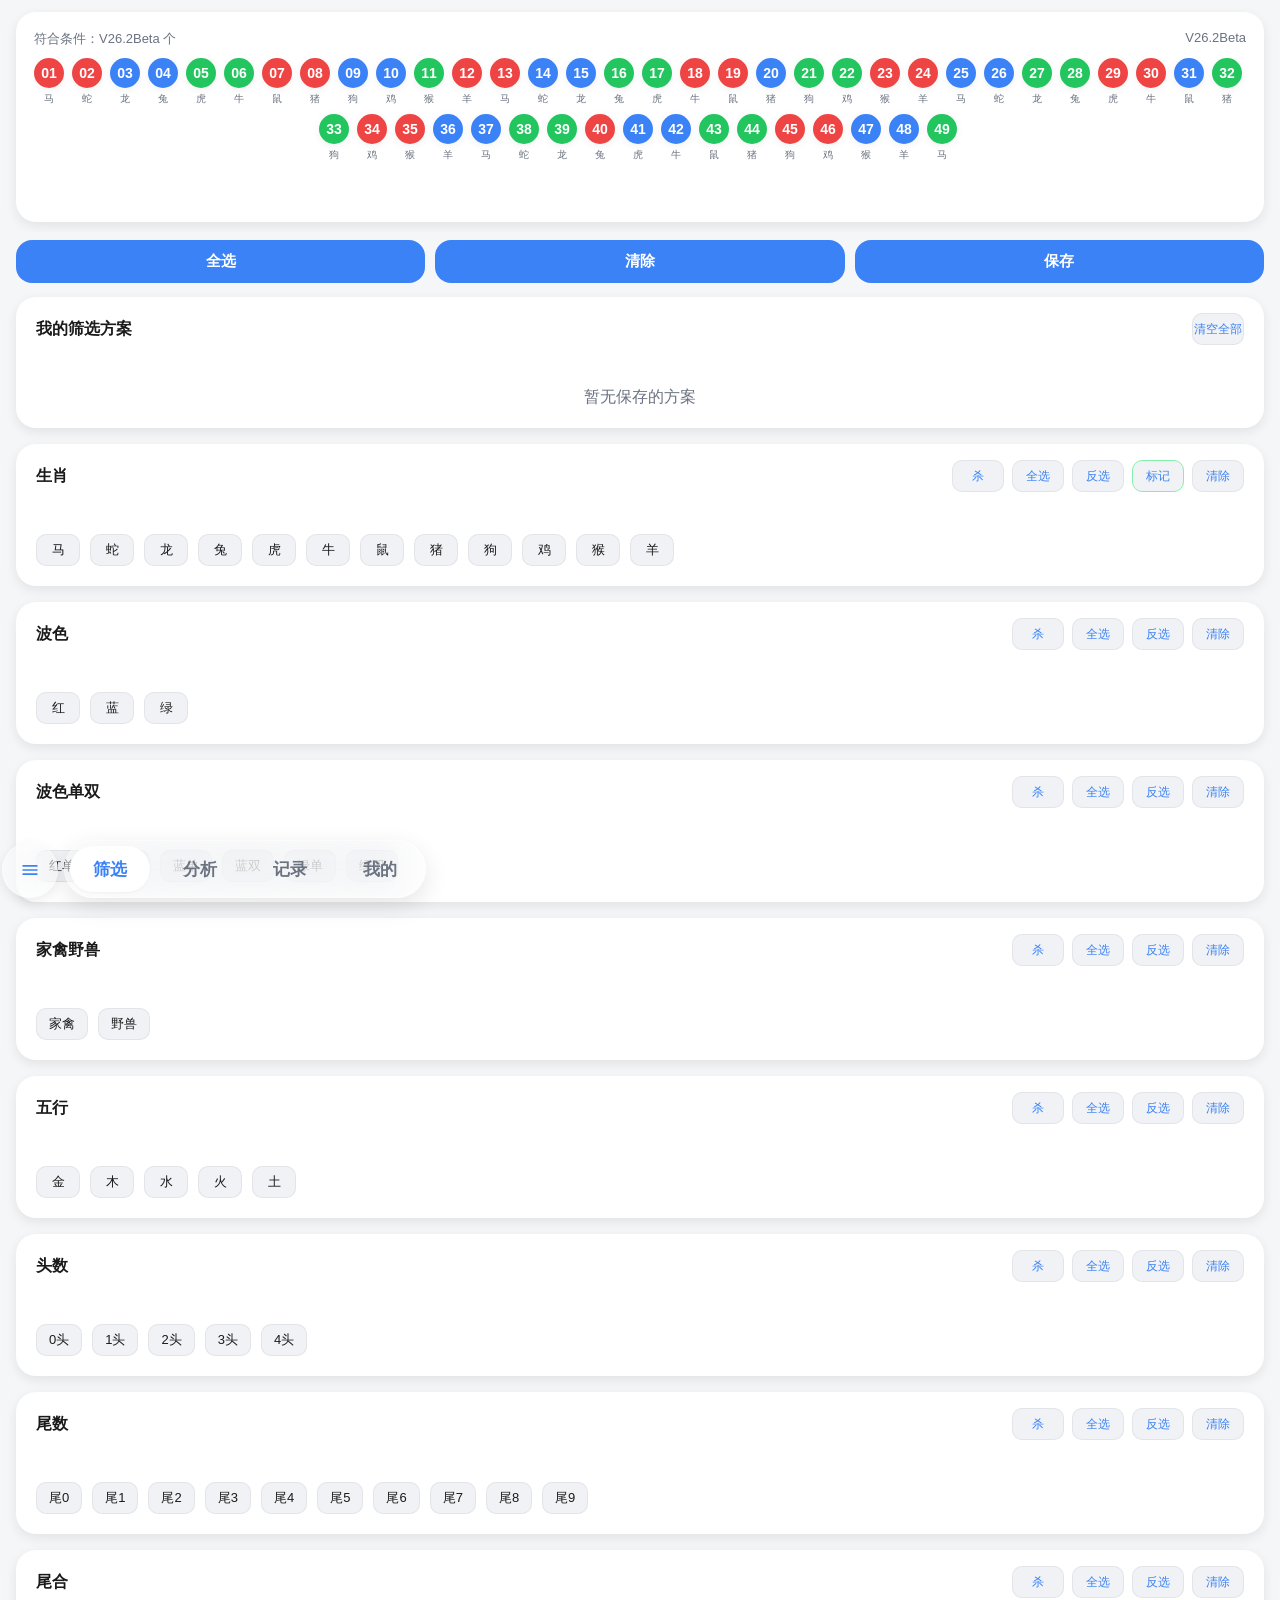
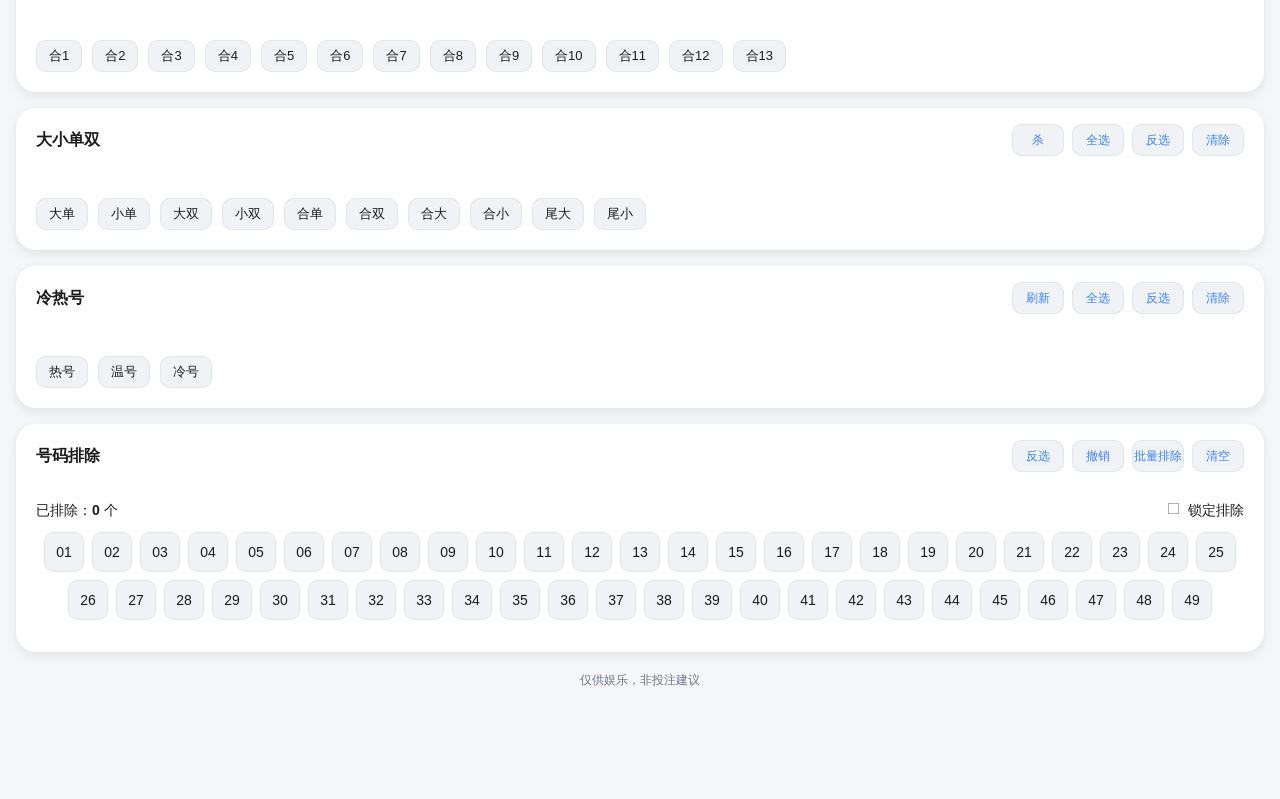
==== commit 0d57c495: "feat: 添加标签标记功能，支持3级标记（黄/绿/红小圆点）" ====
--- a/index.html
+++ b/index.html
@@ -72,6 +72,7 @@
           <button class="btn-mini" data-action="killGroup" data-group="zodiac">杀</button>
           <button class="btn-mini" data-action="selectGroup" data-group="zodiac">全选</button>
           <button class="btn-mini" data-action="invertGroup" data-group="zodiac">反选</button>
+          <button class="btn-mini mark-btn" data-action="markTag" data-group="zodiac" aria-label="标记">标记</button>
           <button class="btn-mini red" data-action="clearGroup" data-group="zodiac">清除</button>
         </div>
       </div>
@@ -719,11 +720,12 @@
 <script src="business/business-special-num.js"></script>
 <script src="business/business-nav.js"></script>
 <script src="business/business-predict.js"></script>
-<script src="business/business-zodiac-predict.js"></script>
 <script src="business/business-zodiac-tiers.js"></script>
 <script src="business/business-monitor.js"></script>
 <script src="business/business-high-chase.js?v=20260504"></script>
+<script src="business/business-backtest.js?v=20260506"></script>
 <script src="business/business-probability-history.js?v=20260504"></script>
+<script src="business/business-gemini.js?v=20260505"></script>
 <!-- 7. 业务兼容层 -->
 <script src="business/business.js"></script>
 <!-- 8. 视图层 -->
@@ -736,6 +738,7 @@
 <script src="views/view-history.js"></script>
 <script src="views/view-history-detail.js"></script>
 <script src="views/view-probability.js"></script>
+<script src="views/view-gemini.js?v=20260505"></script>
 <script src="views/view-me.js?v=20260504"></script>
 <!-- 9. 事件层 -->
 <script src="event.js"></script>
--- a/style.css
+++ b/style.css
@@ -301,6 +301,61 @@
   opacity: 0.7;
 }
 
+.tag-mark-dot {
+  position: absolute;
+  left: 4px;
+  width: 6px;
+  height: 6px;
+  border-radius: 50%;
+  z-index: 1;
+}
+
+.tag {
+  position: relative;
+}
+
+.mark-btn {
+  background: linear-gradient(135deg, #f0fdf4, #dcfce7);
+  color: #16a34a;
+  border: 1px solid #86efac;
+}
+
+.mark-btn:hover {
+  background: linear-gradient(135deg, #dcfce7, #bbf7d0);
+}
+
+.mark-btn.disabled {
+  background: var(--bg-secondary);
+  color: var(--sub-text);
+  border: 1px solid var(--border);
+  opacity: 0.6;
+  cursor: not-allowed;
+}
+
+.mark-btn.disabled:active {
+  opacity: 0.6;
+}
+
+@media (prefers-color-scheme: dark) {
+  .mark-btn {
+    background: linear-gradient(135deg, rgba(22, 163, 74, 0.2), rgba(22, 163, 74, 0.15));
+    color: #4ade80;
+    border: 1px solid rgba(22, 163, 74, 0.3);
+  }
+
+  .mark-btn:hover {
+    background: linear-gradient(135deg, rgba(22, 163, 74, 0.3), rgba(22, 163, 74, 0.2));
+  }
+}
+
+@media (max-width: 480px) {
+  .mark-btn {
+    min-width: 44px;
+    height: 28px;
+    font-size: 11px;
+  }
+}
+
 /* 历史记录标签容器 */
 .history-tags {
   display: flex;
@@ -2687,6 +2742,102 @@
   background: rgba(0, 0, 0, 0.08);
 }
 
+/* ========== Gemini 回测追踪样式 ========== */
+.gemini-bt-stats {
+  display: flex;
+  gap: 12px;
+  margin-bottom: 12px;
+}
+.gemini-bt-stat-item {
+  flex: 1;
+  text-align: center;
+  padding: 12px 8px;
+  background: var(--bg-card);
+  border-radius: var(--radius);
+}
+.gemini-bt-stat-value {
+  font-size: 22px;
+  font-weight: 700;
+  line-height: 1.2;
+}
+.gemini-bt-stat-value.gemini-bt-rate-good { color: #22C55E; }
+.gemini-bt-stat-value.gemini-bt-rate-mid { color: #F59E0B; }
+.gemini-bt-stat-value.gemini-bt-rate-low { color: #EF4444; }
+.gemini-bt-stat-label {
+  font-size: 11px;
+  color: var(--text-secondary);
+  margin-top: 4px;
+}
+.gemini-bt-pending {
+  font-size: 12px;
+  color: var(--text-secondary);
+  padding: 8px 12px;
+  background: rgba(59, 130, 246, 0.08);
+  border-radius: var(--radius-sm);
+  margin-bottom: 8px;
+}
+.gemini-bt-recent {
+  font-size: 13px;
+  padding: 8px 0;
+  border-top: 1px solid var(--border);
+  margin-bottom: 8px;
+}
+.gemini-bt-records {
+  margin-top: 8px;
+}
+.gemini-bt-records-title {
+  font-size: 12px;
+  font-weight: 600;
+  color: var(--text-secondary);
+  margin-bottom: 6px;
+}
+.gemini-bt-record {
+  display: flex;
+  align-items: center;
+  gap: 8px;
+  padding: 6px 10px;
+  font-size: 12px;
+  background: var(--bg-card);
+  border-radius: var(--radius-sm);
+  margin-bottom: 4px;
+}
+.gemini-bt-record-expect {
+  font-weight: 600;
+  min-width: 42px;
+}
+.gemini-bt-record-zodiac {
+  color: var(--text-secondary);
+  min-width: 52px;
+}
+.gemini-bt-record-predict {
+  flex: 1;
+  color: var(--text-primary);
+}
+.gemini-bt-record-backup {
+  flex: 1;
+  color: #6B7280;
+  font-size: 11px;
+}
+.gemini-bt-tag {
+  padding: 2px 8px;
+  border-radius: 10px;
+  font-size: 10px;
+  font-weight: 600;
+  white-space: nowrap;
+}
+.gemini-bt-tag-hit {
+  background: rgba(34, 197, 94, 0.15);
+  color: #16A34A;
+}
+.gemini-bt-tag-backup {
+  background: rgba(59, 130, 246, 0.15);
+  color: #2563EB;
+}
+.gemini-bt-tag-miss {
+  background: rgba(239, 68, 68, 0.1);
+  color: #DC2626;
+}
+
 @media (max-width: 480px) {
   .selected-zodiacs-grid {
     grid-template-columns: repeat(4, 1fr);
@@ -5366,3 +5517,568 @@
   }
 
 }
+
+/* ==================== Gemini 多窗口分析样式 ==================== */
+.gemini-container {
+  padding: 12px;
+  display: flex;
+  flex-direction: column;
+  gap: 16px;
+}
+
+.gemini-header {
+  background: linear-gradient(135deg, #667eea 0%, #764ba2 100%);
+  border-radius: 12px;
+  padding: 16px;
+  color: #fff;
+  text-align: center;
+}
+
+.gemini-title {
+  font-size: 18px;
+  font-weight: bold;
+  margin-bottom: 4px;
+}
+
+.gemini-subtitle {
+  font-size: 12px;
+  opacity: 0.9;
+  margin-bottom: 8px;
+}
+
+.gemini-next-period {
+  font-size: 14px;
+  font-weight: 500;
+  background: rgba(255,255,255,0.2);
+  border-radius: 6px;
+  padding: 6px 12px;
+  display: inline-block;
+}
+
+.gemini-section {
+  background: var(--card-bg, #fff);
+  border-radius: 12px;
+  padding: 14px;
+  box-shadow: 0 2px 8px rgba(0,0,0,0.06);
+}
+
+.gemini-section-title {
+  font-size: 15px;
+  font-weight: bold;
+  margin-bottom: 12px;
+  padding-bottom: 8px;
+  border-bottom: 1px solid #eee;
+  color: #333;
+}
+
+.gemini-error {
+  text-align: center;
+  padding: 30px 0;
+  color: var(--danger, #EF4444);
+}
+
+/* 行情模式卡片 */
+.gemini-mode-card {
+  display: flex;
+  align-items: center;
+  gap: 12px;
+  padding: 14px;
+  background: #f9fafb;
+  border-radius: 8px;
+  border-left: 3px solid #9CA3AF;
+  margin-bottom: 8px;
+}
+
+.gemini-mode-icon {
+  font-size: 28px;
+  line-height: 1;
+}
+
+.gemini-mode-name {
+  font-size: 18px;
+  font-weight: bold;
+  flex: 1;
+}
+
+.gemini-mode-lock {
+  font-size: 12px;
+  color: #F59E0B;
+  font-weight: 500;
+}
+
+.gemini-mode-desc {
+  font-size: 13px;
+  color: #666;
+  padding: 0 4px;
+}
+
+/* 分池卡片 */
+.gemini-pool-group {
+  margin-bottom: 12px;
+}
+
+.gemini-pool-label {
+  font-size: 13px;
+  font-weight: 500;
+  margin-bottom: 8px;
+  padding: 4px 8px;
+  border-radius: 4px;
+  display: inline-block;
+}
+
+.gemini-pool-label-hot {
+  background: #fee2e2;
+  color: #EF4444;
+}
+
+.gemini-pool-label-warm {
+  background: #fef3c7;
+  color: #F59E0B;
+}
+
+.gemini-pool-label-cold {
+  background: #dbeafe;
+  color: #3B82F6;
+}
+
+.gemini-pool-row {
+  display: flex;
+  flex-wrap: wrap;
+  gap: 8px;
+}
+
+.gemini-pool-card {
+  flex: 1;
+  min-width: 70px;
+  max-width: 100px;
+  padding: 10px 8px;
+  border-radius: 8px;
+  text-align: center;
+  box-shadow: 0 1px 4px rgba(0,0,0,0.08);
+}
+
+.gemini-pool-hot {
+  background: linear-gradient(135deg, #fee2e2 0%, #fecaca 100%);
+  border: 1px solid #fca5a5;
+}
+
+.gemini-pool-warm {
+  background: linear-gradient(135deg, #fef3c7 0%, #fde68a 100%);
+  border: 1px solid #fcd34d;
+}
+
+.gemini-pool-cold {
+  background: linear-gradient(135deg, #dbeafe 0%, #bfdbfe 100%);
+  border: 1px solid #93c5fd;
+}
+
+.gemini-pool-zodiac {
+  font-size: 18px;
+  font-weight: bold;
+  margin-bottom: 4px;
+}
+
+.gemini-pool-score {
+  font-size: 12px;
+  font-weight: 500;
+  color: #333;
+}
+
+.gemini-pool-miss {
+  font-size: 11px;
+  color: #666;
+  margin-top: 2px;
+}
+
+.gemini-pool-stats {
+  display: flex;
+  gap: 16px;
+  justify-content: center;
+  margin-top: 12px;
+  padding-top: 12px;
+  border-top: 1px dashed #eee;
+}
+
+.gemini-stat-item {
+  text-align: center;
+}
+
+.gemini-stat-label {
+  font-size: 11px;
+  color: #999;
+  margin-bottom: 4px;
+}
+
+.gemini-stat-value {
+  font-size: 16px;
+  font-weight: bold;
+  color: #333;
+}
+
+/* 得分排行 */
+.gemini-score-grid {
+  display: grid;
+  grid-template-columns: repeat(4, 1fr);
+  gap: 8px;
+}
+
+.gemini-score-card {
+  padding: 10px 6px;
+  border-radius: 8px;
+  text-align: center;
+  box-shadow: 0 1px 4px rgba(0,0,0,0.08);
+}
+
+.gemini-score-rank {
+  font-size: 10px;
+  color: #999;
+  margin-bottom: 4px;
+}
+
+.gemini-score-zodiac {
+  font-size: 20px;
+  font-weight: bold;
+  margin-bottom: 4px;
+}
+
+.gemini-score-value {
+  font-size: 13px;
+  font-weight: 500;
+  color: #333;
+}
+
+.gemini-score-miss {
+  font-size: 11px;
+  color: #666;
+  margin-top: 2px;
+}
+
+/* 维度热度 */
+.gemini-dim-section {
+  margin-bottom: 12px;
+}
+
+.gemini-dim-title {
+  font-size: 13px;
+  font-weight: 500;
+  color: #555;
+  margin-bottom: 8px;
+}
+
+.gemini-dim-list {
+  display: flex;
+  flex-wrap: wrap;
+  gap: 6px;
+}
+
+.gemini-dim-item {
+  display: flex;
+  align-items: center;
+  gap: 6px;
+  padding: 6px 10px;
+  background: #f9fafb;
+  border-radius: 6px;
+  font-size: 12px;
+}
+
+.gemini-dim-key {
+  font-weight: 500;
+  color: #333;
+}
+
+.gemini-dim-freq {
+  color: #666;
+}
+
+.gemini-dim-level {
+  padding: 2px 6px;
+  border-radius: 4px;
+  font-size: 11px;
+  font-weight: 500;
+}
+
+.gemini-level-hot {
+  background: #fee2e2;
+  color: #EF4444;
+}
+
+.gemini-level-warm {
+  background: #fef3c7;
+  color: #F59E0B;
+}
+
+.gemini-level-cold {
+  background: #e5e7eb;
+  color: #6B7280;
+}
+
+/* 执行策略 */
+.gemini-strat-desc {
+  font-size: 13px;
+  color: #666;
+  padding: 8px 12px;
+  background: #f9fafb;
+  border-radius: 6px;
+  margin-bottom: 12px;
+  border-left: 3px solid #667eea;
+}
+
+.gemini-strat-group {
+  margin-bottom: 12px;
+}
+
+.gemini-strat-label {
+  font-size: 13px;
+  font-weight: 500;
+  color: #555;
+  margin-bottom: 8px;
+}
+
+.gemini-strat-row {
+  display: flex;
+  flex-wrap: wrap;
+  gap: 8px;
+}
+
+.gemini-strat-card {
+  padding: 10px 16px;
+  border-radius: 8px;
+  font-size: 16px;
+  font-weight: bold;
+  text-align: center;
+  min-width: 50px;
+}
+
+.gemini-strat-main {
+  background: linear-gradient(135deg, #fee2e2 0%, #fecaca 100%);
+  border: 2px solid #fca5a5;
+  color: #EF4444;
+}
+
+.gemini-strat-backup {
+  background: linear-gradient(135deg, #fef3c7 0%, #fde68a 100%);
+  border: 2px solid #fcd34d;
+  color: #D97706;
+}
+
+.gemini-strat-defense {
+  background: linear-gradient(135deg, #dbeafe 0%, #bfdbfe 100%);
+  border: 2px solid #93c5fd;
+  color: #2563EB;
+}
+
+.gemini-strat-tags {
+  display: flex;
+  flex-wrap: wrap;
+  gap: 6px;
+}
+
+.gemini-strat-tag {
+  padding: 4px 10px;
+  background: #eef2ff;
+  border: 1px solid #c7d2fe;
+  border-radius: 6px;
+  font-size: 12px;
+  color: #4F46E5;
+}
+
+.gemini-strat-avoid {
+  background: linear-gradient(135deg, #f3f4f6 0%, #e5e7eb 100%);
+  border: 2px dashed #9ca3af;
+  color: #6b7280;
+  text-decoration: line-through;
+}
+
+.gemini-strat-label-avoid {
+  color: #EF4444;
+}
+
+.gemini-empty-tip {
+  font-size: 13px;
+  color: #9ca3af;
+  padding: 10px 0;
+  text-align: center;
+}
+
+.gemini-avoid-section {
+  display: flex;
+  align-items: center;
+  gap: 12px;
+  padding: 12px;
+  background: #fef2f2;
+  border-radius: 8px;
+  border: 1px solid #fecaca;
+  margin-bottom: 12px;
+}
+
+.gemini-avoid-label {
+  font-size: 13px;
+  font-weight: 500;
+  color: #dc2626;
+}
+
+.gemini-avoid-item {
+  font-size: 18px;
+  font-weight: bold;
+  color: #ef4444;
+  background: #fee2e2;
+  padding: 6px 16px;
+  border-radius: 6px;
+  text-decoration: line-through;
+}
+
+.gemini-annual-group {
+  margin-bottom: 12px;
+}
+
+.gemini-annual-label {
+  font-size: 13px;
+  font-weight: 500;
+  color: #555;
+  margin-bottom: 8px;
+}
+
+.gemini-annual-label-weak {
+  color: #dc2626;
+  background: #fef2f2;
+  padding: 4px 8px;
+  border-radius: 4px;
+  display: inline-block;
+}
+
+.gemini-annual-label-tier1 {
+  color: #ef4444;
+  background: #fee2e2;
+  padding: 4px 8px;
+  border-radius: 4px;
+  display: inline-block;
+}
+
+.gemini-annual-label-tier2 {
+  color: #f59e0b;
+  background: #fef3c7;
+  padding: 4px 8px;
+  border-radius: 4px;
+  display: inline-block;
+}
+
+.gemini-annual-label-tier3 {
+  color: #3b82f6;
+  background: #dbeafe;
+  padding: 4px 8px;
+  border-radius: 4px;
+  display: inline-block;
+}
+
+.gemini-annual-label-exhaust {
+  color: #6b7280;
+  background: #f3f4f6;
+  padding: 4px 8px;
+  border-radius: 4px;
+  display: inline-block;
+}
+
+.gemini-annual-row {
+  display: flex;
+  flex-wrap: wrap;
+  gap: 8px;
+}
+
+.gemini-strat-weak {
+  background: linear-gradient(135deg, #f3f4f6 0%, #e5e7eb 100%);
+  border: 2px dashed #9ca3af;
+  color: #6b7280;
+  text-decoration: line-through;
+}
+
+.gemini-strat-tier1 {
+  background: linear-gradient(135deg, #fee2e2 0%, #fecaca 100%);
+  border: 2px solid #fca5a5;
+  color: #dc2626;
+}
+
+.gemini-strat-tier2 {
+  background: linear-gradient(135deg, #fef3c7 0%, #fde68a 100%);
+  border: 2px solid #fcd34d;
+  color: #d97706;
+}
+
+.gemini-strat-tier3 {
+  background: linear-gradient(135deg, #dbeafe 0%, #bfdbfe 100%);
+  border: 2px solid #93c5fd;
+  color: #2563eb;
+}
+
+.gemini-strat-exhaust {
+  background: linear-gradient(135deg, #f9fafb 0%, #e5e7eb 100%);
+  border: 2px dashed #d1d5db;
+  color: #9ca3af;
+  opacity: 0.7;
+}
+
+.gemini-annual-alert {
+  display: flex;
+  align-items: center;
+  gap: 10px;
+  padding: 12px 14px;
+  background: #fef2f2;
+  border: 1px solid #fecaca;
+  border-radius: 8px;
+  margin-bottom: 12px;
+}
+
+.gemini-annual-alert-icon {
+  font-size: 20px;
+}
+
+.gemini-annual-alert-text {
+  font-size: 13px;
+  color: #dc2626;
+  font-weight: 500;
+}
+
+.gemini-year-freq-list {
+  display: flex;
+  flex-wrap: wrap;
+  gap: 6px;
+}
+
+.gemini-year-freq-item {
+  display: flex;
+  align-items: center;
+  gap: 4px;
+  padding: 4px 8px;
+  background: #f9fafb;
+  border-radius: 4px;
+  font-size: 12px;
+}
+
+.gemini-year-freq-zod {
+  font-weight: 500;
+  color: #333;
+}
+
+.gemini-year-freq-val {
+  color: #666;
+}
+
+@media (max-width: 375px) {
+  .gemini-container {
+    padding: 10px;
+    gap: 14px;
+  }
+
+  .gemini-score-grid {
+    grid-template-columns: repeat(3, 1fr);
+  }
+
+  .gemini-pool-card {
+    min-width: 60px;
+  }
+
+  .gemini-strat-card {
+    min-width: 45px;
+    padding: 8px 12px;
+    font-size: 14px;
+  }
+}
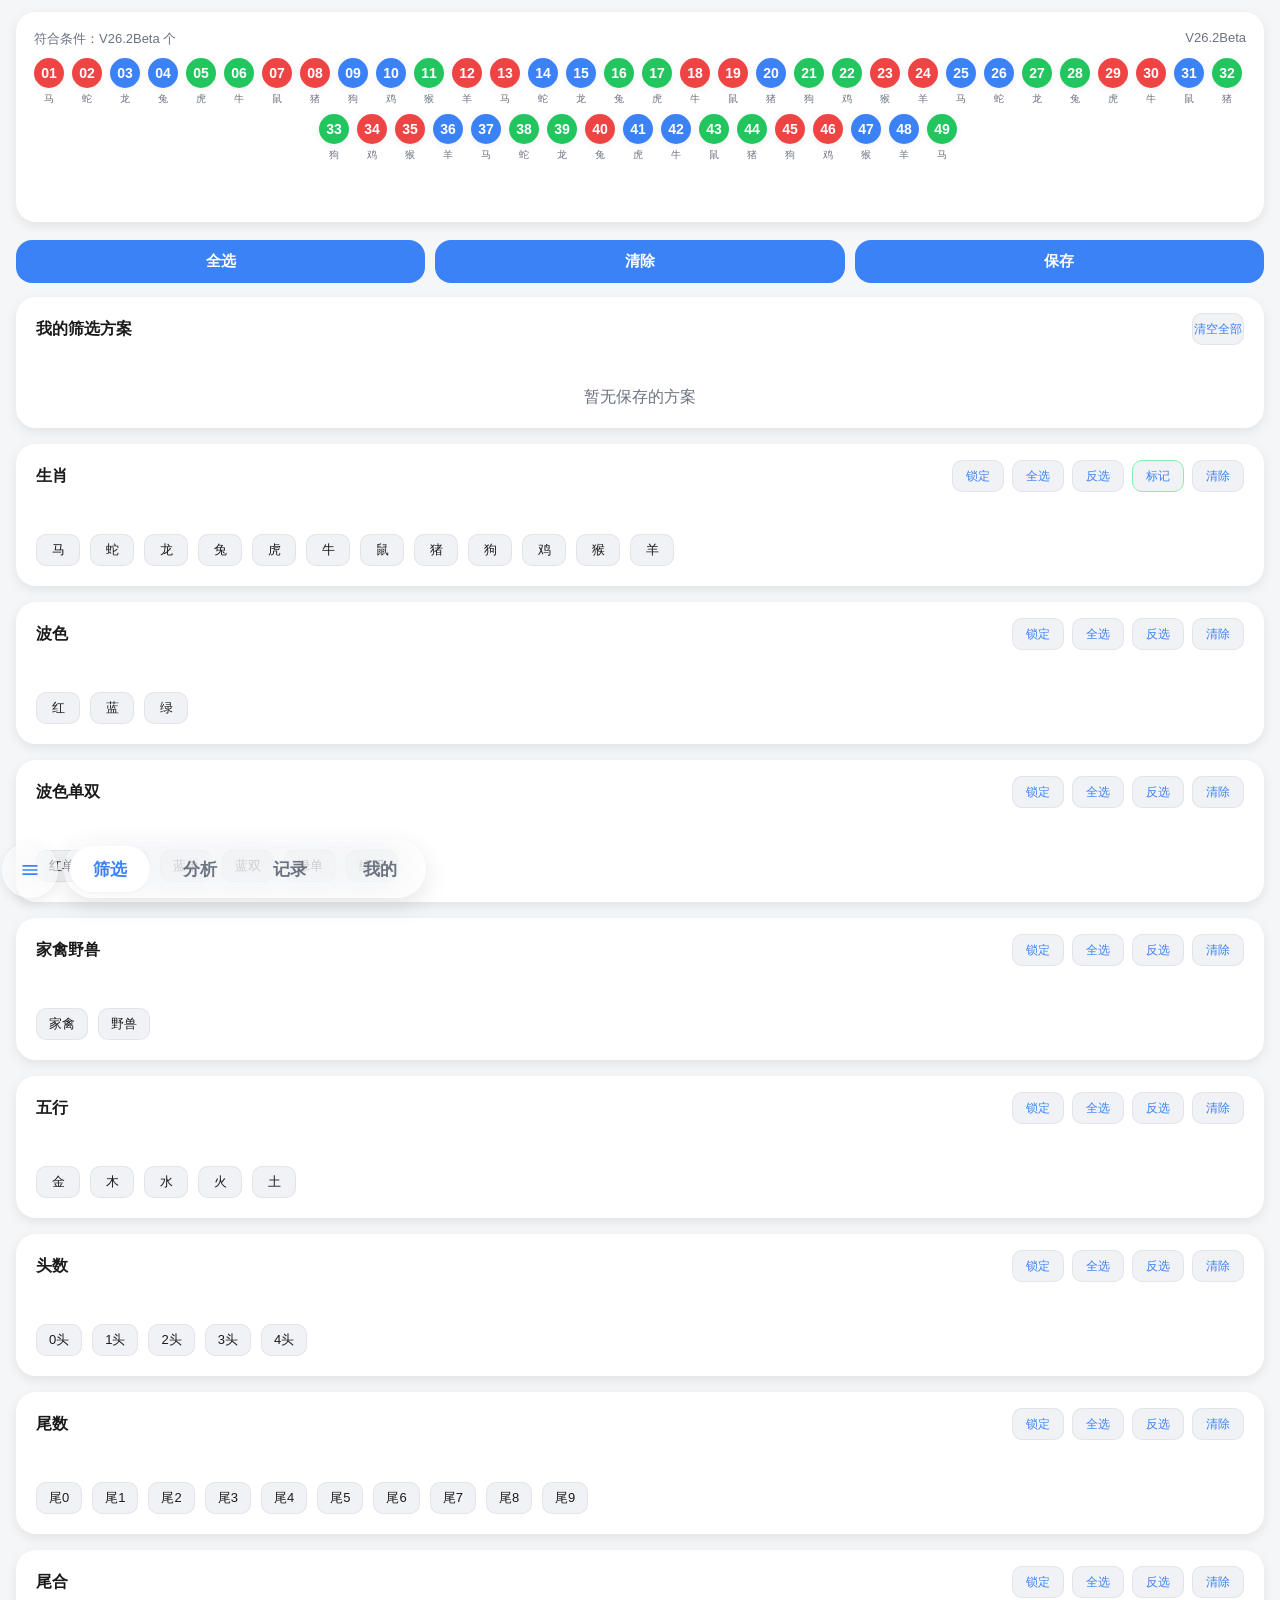
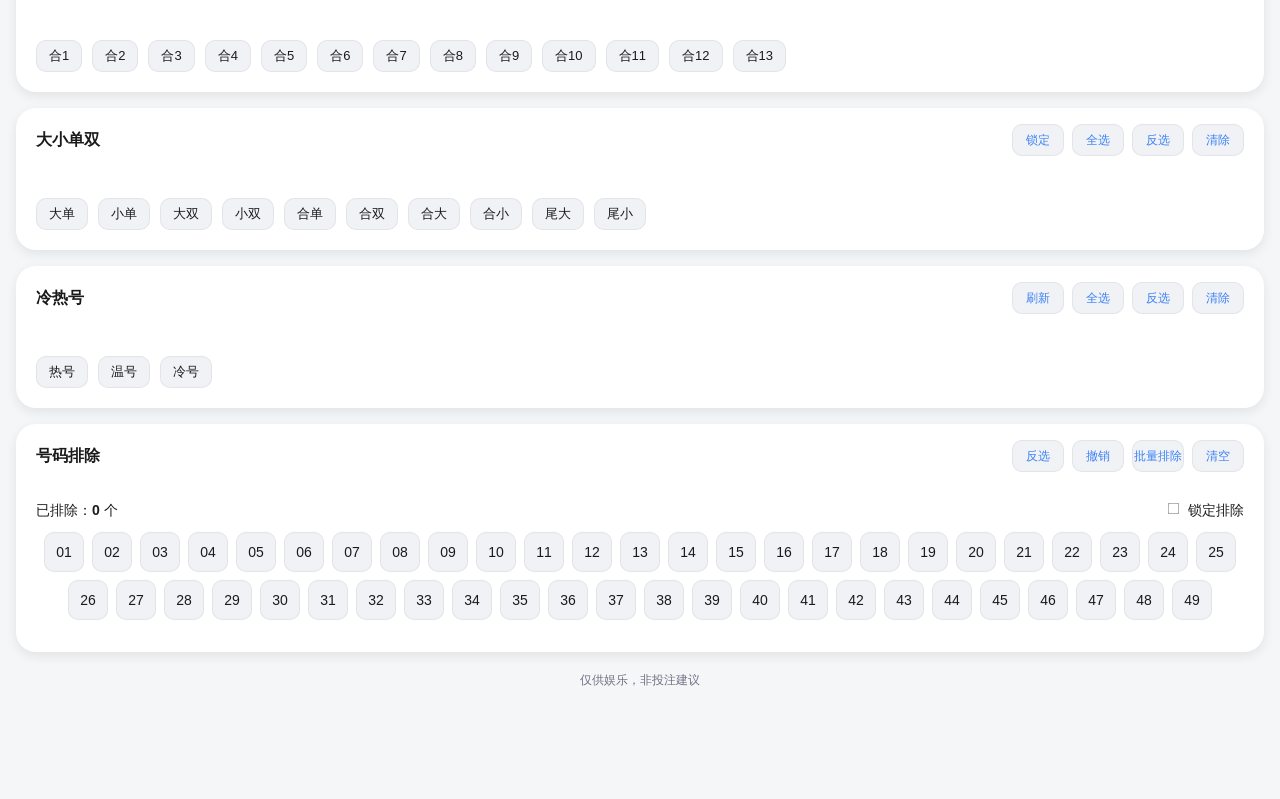
==== commit 3e2a6989: "feat: 将'杀'按钮改为'锁定'" ====
--- a/index.html
+++ b/index.html
@@ -69,7 +69,7 @@
       <div class="card-header">
         <h2>生肖</h2>
         <div class="btn-group" role="group" aria-label="生肖操作">
-          <button class="btn-mini" data-action="killGroup" data-group="zodiac">杀</button>
+          <button class="btn-mini" data-action="killGroup" data-group="zodiac">锁定</button>
           <button class="btn-mini" data-action="selectGroup" data-group="zodiac">全选</button>
           <button class="btn-mini" data-action="invertGroup" data-group="zodiac">反选</button>
           <button class="btn-mini mark-btn" data-action="markTag" data-group="zodiac" aria-label="标记">标记</button>
@@ -86,7 +86,7 @@
       <div class="card-header">
         <h2>波色</h2>
         <div class="btn-group" role="group" aria-label="波色操作">
-          <button class="btn-mini" data-action="killGroup" data-group="color">杀</button>
+          <button class="btn-mini" data-action="killGroup" data-group="color">锁定</button>
           <button class="btn-mini" data-action="selectGroup" data-group="color">全选</button>
           <button class="btn-mini" data-action="invertGroup" data-group="color">反选</button>
           <button class="btn-mini red" data-action="clearGroup" data-group="color">清除</button>
@@ -106,7 +106,7 @@
       <div class="card-header">
         <h2>波色单双</h2>
         <div class="btn-group" role="group" aria-label="波色单双操作">
-          <button class="btn-mini" data-action="killGroup" data-group="colorsx">杀</button>
+          <button class="btn-mini" data-action="killGroup" data-group="colorsx">锁定</button>
           <button class="btn-mini" data-action="selectGroup" data-group="colorsx">全选</button>
           <button class="btn-mini" data-action="invertGroup" data-group="colorsx">反选</button>
           <button class="btn-mini red" data-action="clearGroup" data-group="colorsx">清除</button>
@@ -129,7 +129,7 @@
       <div class="card-header">
         <h2>家禽野兽</h2>
         <div class="btn-group" role="group" aria-label="家禽野兽操作">
-          <button class="btn-mini" data-action="killGroup" data-group="type">杀</button>
+          <button class="btn-mini" data-action="killGroup" data-group="type">锁定</button>
           <button class="btn-mini" data-action="selectGroup" data-group="type">全选</button>
           <button class="btn-mini" data-action="invertGroup" data-group="type">反选</button>
           <button class="btn-mini red" data-action="clearGroup" data-group="type">清除</button>
@@ -148,7 +148,7 @@
       <div class="card-header">
         <h2>五行</h2>
         <div class="btn-group" role="group" aria-label="五行操作">
-          <button class="btn-mini" data-action="killGroup" data-group="element">杀</button>
+          <button class="btn-mini" data-action="killGroup" data-group="element">锁定</button>
           <button class="btn-mini" data-action="selectGroup" data-group="element">全选</button>
           <button class="btn-mini" data-action="invertGroup" data-group="element">反选</button>
           <button class="btn-mini red" data-action="clearGroup" data-group="element">清除</button>
@@ -170,7 +170,7 @@
       <div class="card-header">
         <h2>头数</h2>
         <div class="btn-group" role="group" aria-label="头数操作">
-          <button class="btn-mini" data-action="killGroup" data-group="head">杀</button>
+          <button class="btn-mini" data-action="killGroup" data-group="head">锁定</button>
           <button class="btn-mini" data-action="selectGroup" data-group="head">全选</button>
           <button class="btn-mini" data-action="invertGroup" data-group="head">反选</button>
           <button class="btn-mini red" data-action="clearGroup" data-group="head">清除</button>
@@ -192,7 +192,7 @@
       <div class="card-header">
         <h2>尾数</h2>
         <div class="btn-group" role="group" aria-label="尾数操作">
-          <button class="btn-mini" data-action="killGroup" data-group="tail">杀</button>
+          <button class="btn-mini" data-action="killGroup" data-group="tail">锁定</button>
           <button class="btn-mini" data-action="selectGroup" data-group="tail">全选</button>
           <button class="btn-mini" data-action="invertGroup" data-group="tail">反选</button>
           <button class="btn-mini red" data-action="clearGroup" data-group="tail">清除</button>
@@ -219,7 +219,7 @@
       <div class="card-header">
         <h2>尾合</h2>
         <div class="btn-group" role="group" aria-label="尾合操作">
-          <button class="btn-mini" data-action="killGroup" data-group="sum">杀</button>
+          <button class="btn-mini" data-action="killGroup" data-group="sum">锁定</button>
           <button class="btn-mini" data-action="selectGroup" data-group="sum">全选</button>
           <button class="btn-mini" data-action="invertGroup" data-group="sum">反选</button>
           <button class="btn-mini red" data-action="clearGroup" data-group="sum">清除</button>
@@ -249,7 +249,7 @@
       <div class="card-header">
         <h2>大小单双</h2>
         <div class="btn-group" role="group" aria-label="大小单双操作">
-          <button class="btn-mini" data-action="killGroupBs" data-group="bs">杀</button>
+          <button class="btn-mini" data-action="killGroupBs" data-group="bs">锁定</button>
           <button class="btn-mini" data-action="selectGroup" data-group="bs">全选</button>
           <button class="btn-mini" data-action="invertGroup" data-group="bs">反选</button>
           <button class="btn-mini red" data-action="clearGroup" data-group="bs">清除</button>
